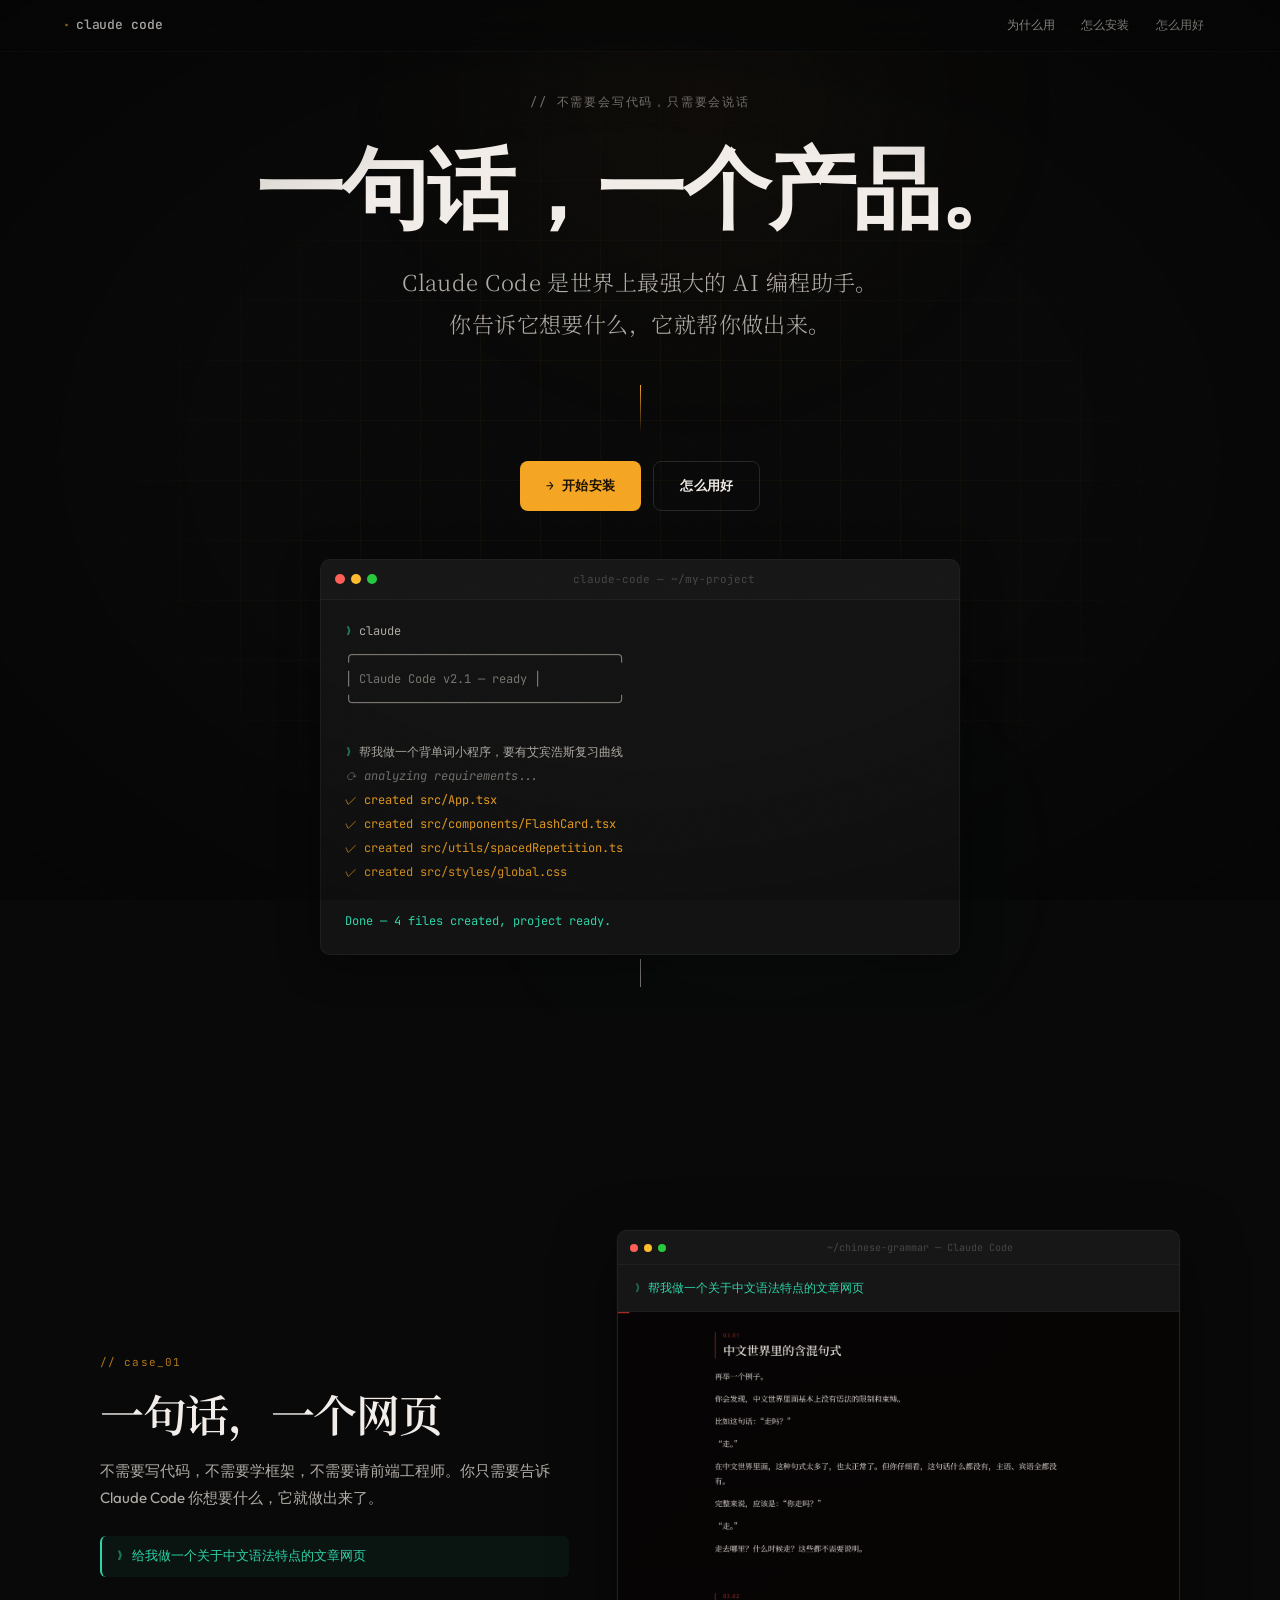
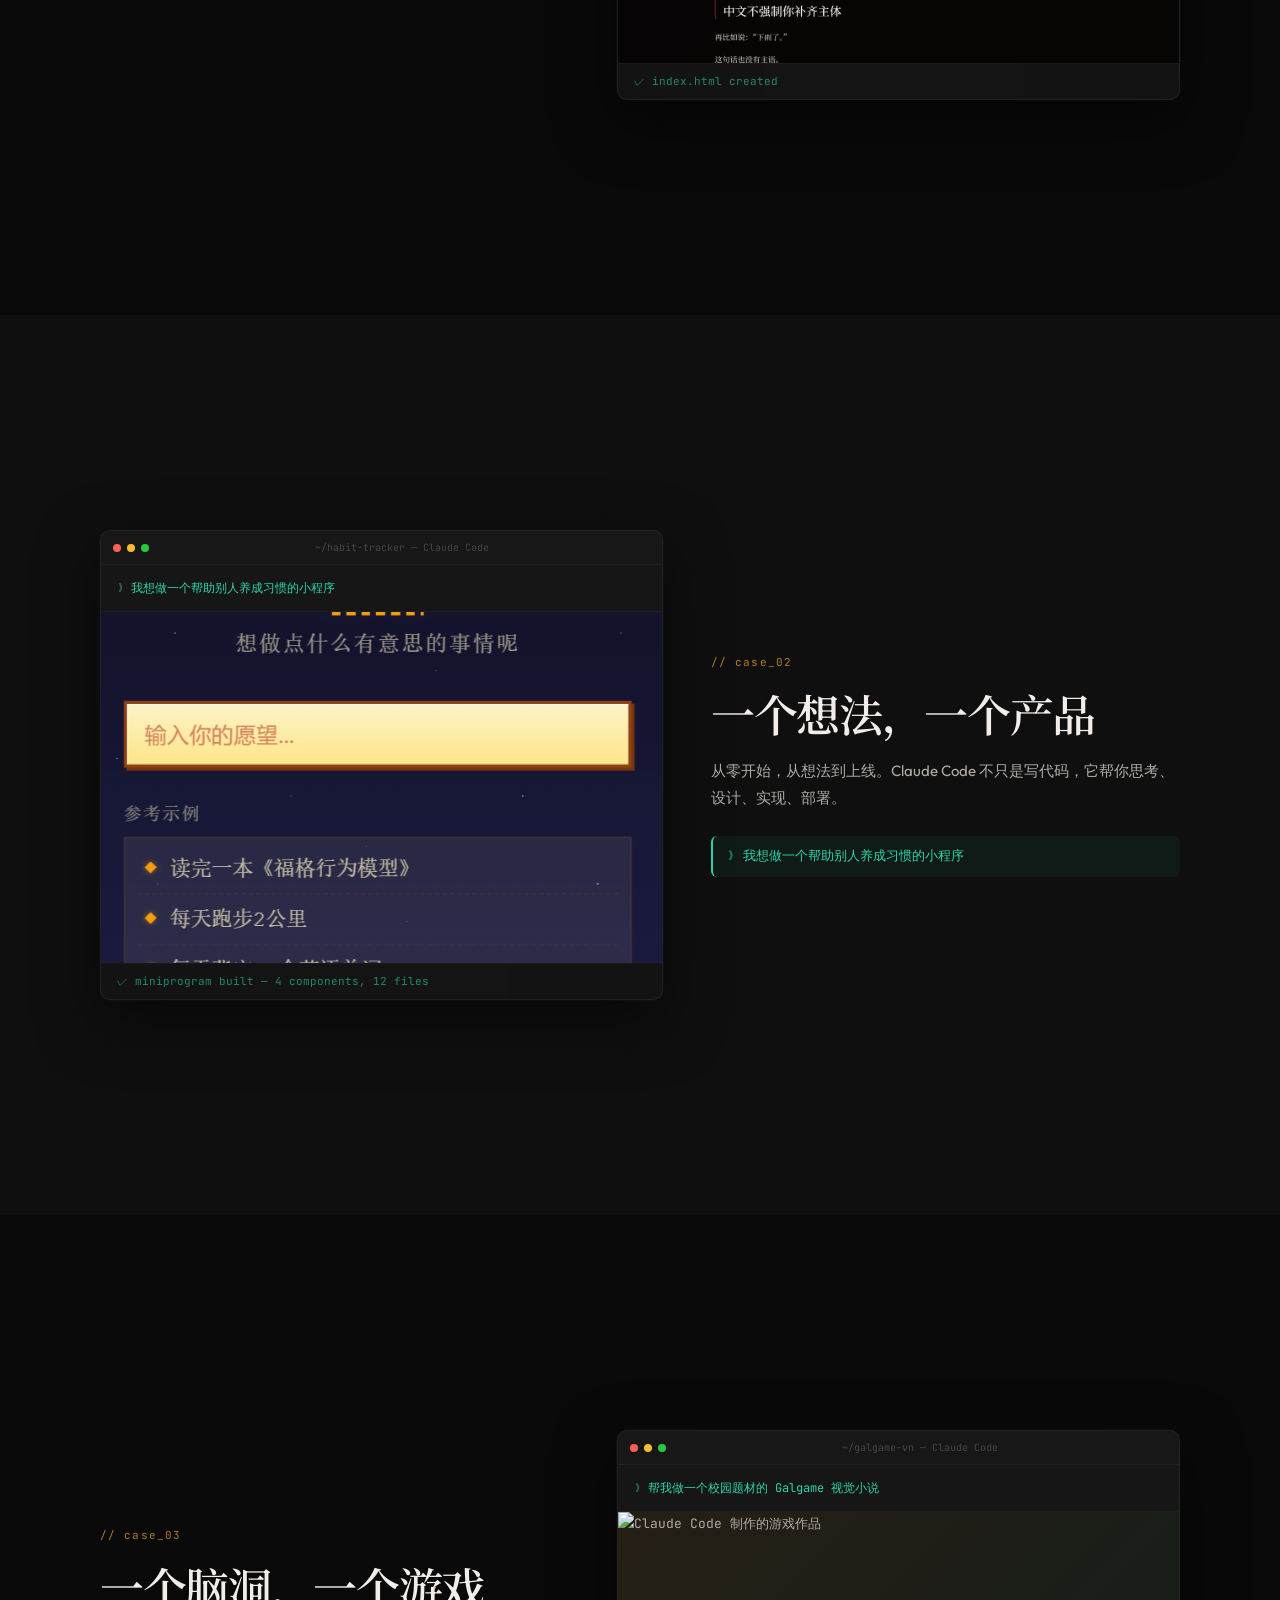
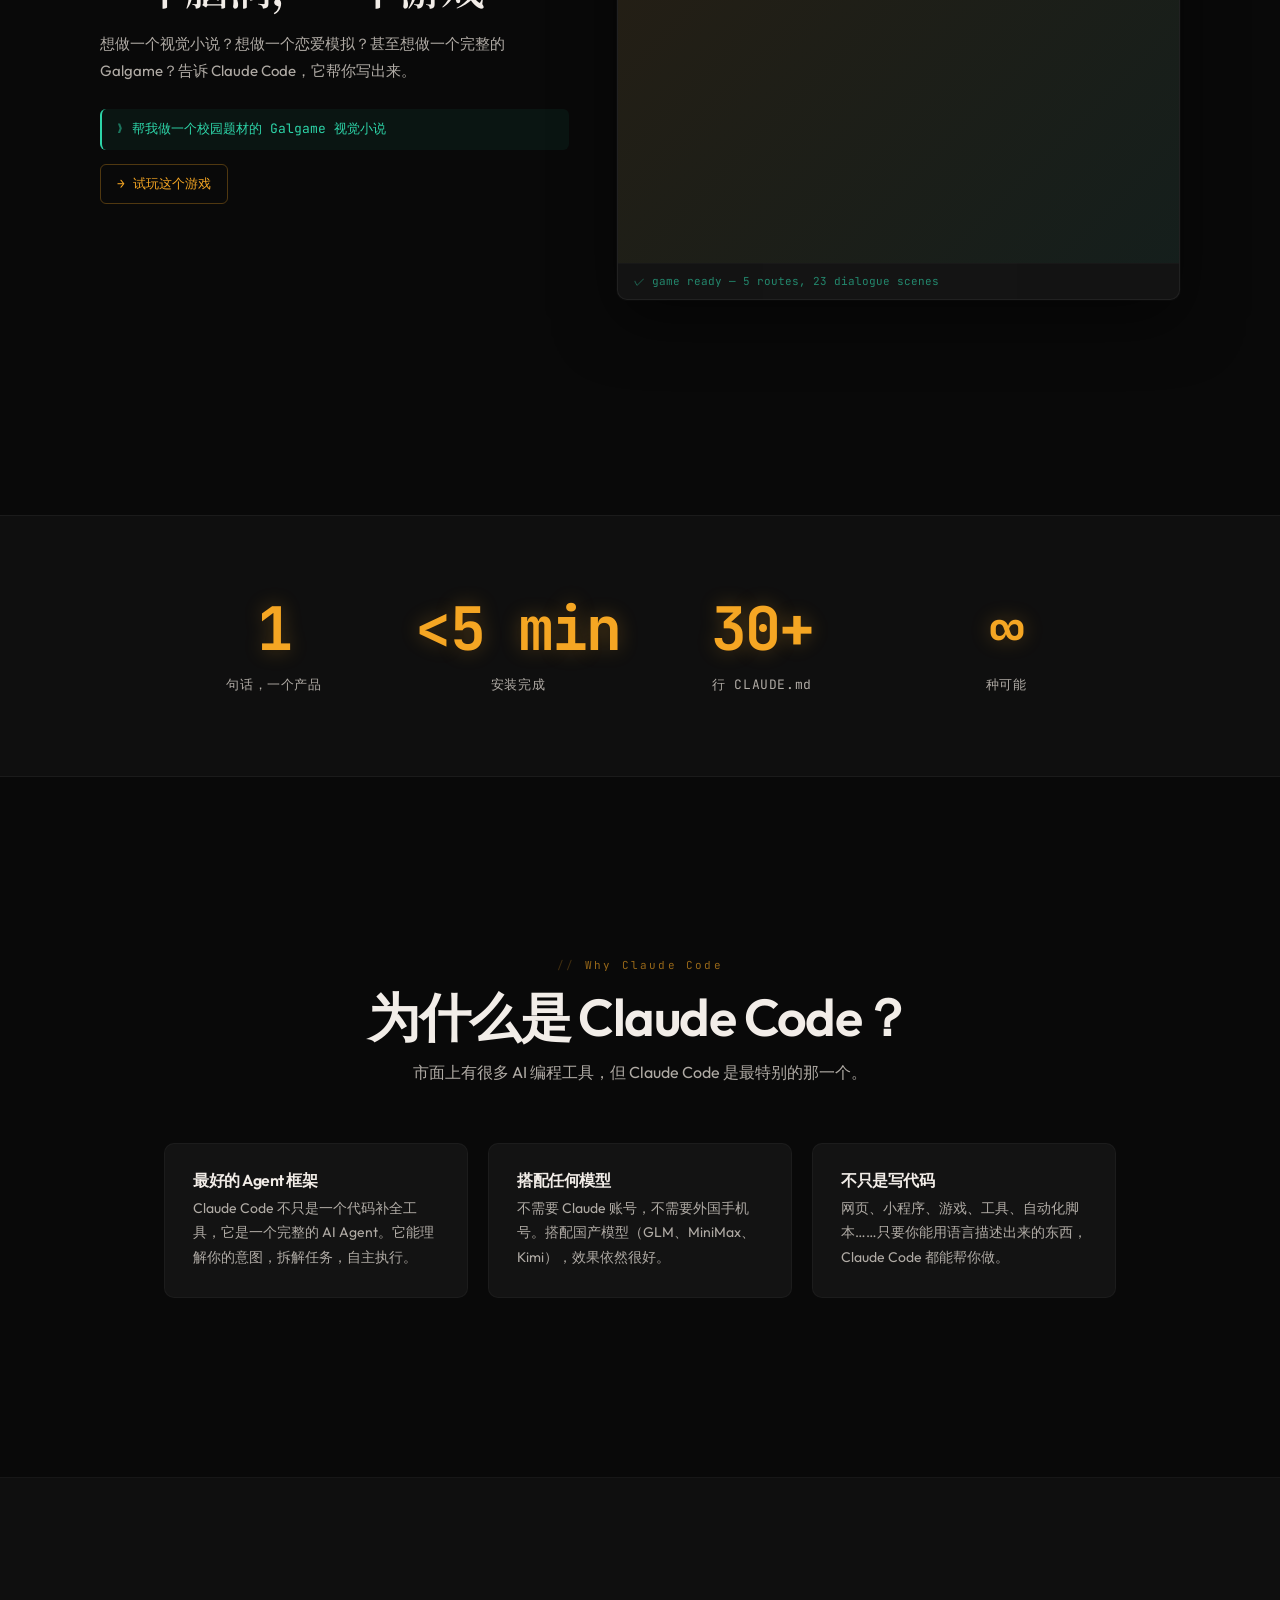
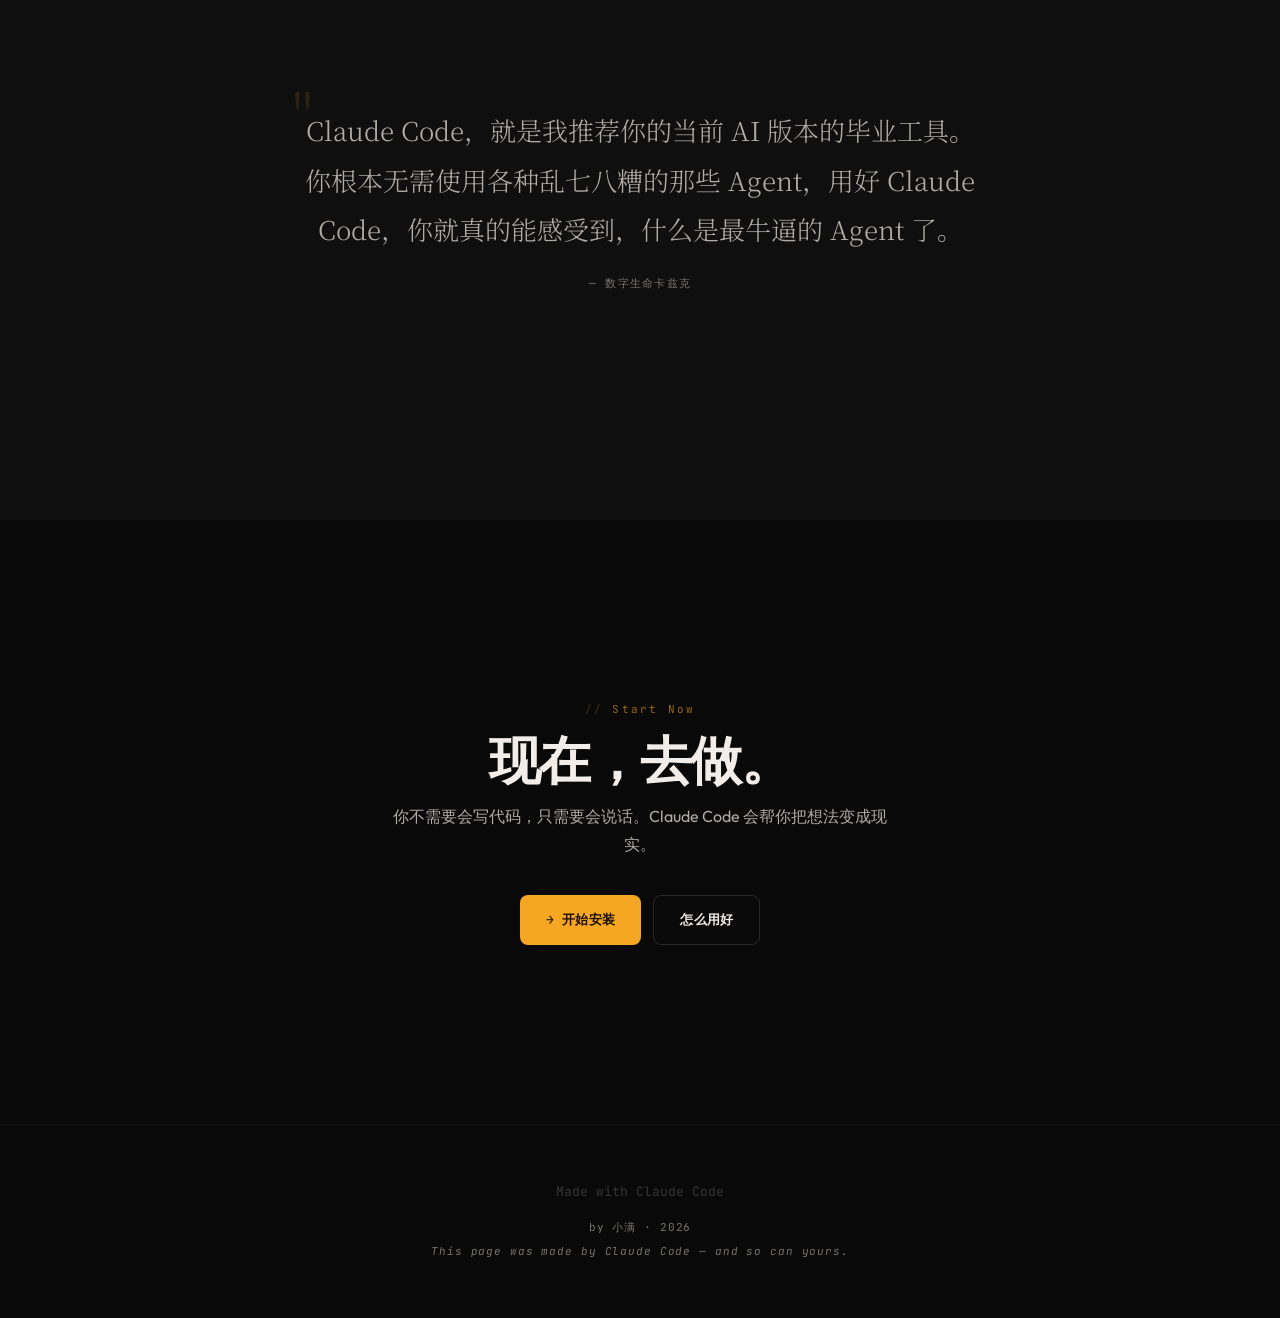
==== index.html @ 01673692 "feat: Claude Code 推广展示站 - index.html: 为什么要用（作品展示 + 统计数据） - install.html: 安装指南（Mac/Windows × 有魔法/无魔法）" ====
<!DOCTYPE html>
<html lang="zh-CN">
<head>
<meta charset="UTF-8">
<meta name="viewport" content="width=device-width, initial-scale=1.0">
<title>为什么要用 Claude Code</title>
<meta name="description" content="Claude Code 能做什么？用一句话做出网页、小程序、游戏。不需要会写代码，只需要会说话。">
<meta property="og:title" content="为什么要用 Claude Code">
<meta property="og:description" content="用一句话做出网页、小程序、游戏。不需要会写代码，只需要会说话。">
<meta property="og:type" content="website">
<link rel="icon" href="data:image/svg+xml,<svg xmlns='http://www.w3.org/2000/svg' viewBox='0 0 100 100'><text y='.9em' font-size='90'>▸</text></svg>">
<link rel="preconnect" href="https://fonts.googleapis.com">
<link rel="preconnect" href="https://fonts.gstatic.com" crossorigin>
<link href="https://fonts.googleapis.com/css2?family=JetBrains+Mono:wght@300;400;500;600;700&family=Noto+Serif+SC:wght@200;300;400;500;600;700&family=Outfit:wght@300;400;500;600;700&display=swap" rel="stylesheet">
<link rel="stylesheet" href="style.css">
</head>
<body>

<div class="progress" id="progress"></div>

<nav class="nav">
  <a href="index.html" class="nav-logo">claude code</a>
  <div class="nav-links">
    <a href="index.html" class="active">为什么用</a>
    <a href="install.html">怎么安装</a>
    <a href="usage.html">怎么用好</a>
  </div>
</nav>

<!-- ============ HERO ============ -->
<section class="hero">
  <div class="hero-bg"></div>
  <div class="hero-content">
    <p class="hero-eyebrow">// 不需要会写代码，只需要会说话</p>
    <h1><span class="decode" data-decode-hero data-decode-delay="1200" data-text="一句话，一个产品。">一句话，一个产品。</span></h1>
    <p class="hero-sub">
      Claude Code 是世界上最强大的 AI 编程助手。<br>
      你告诉它想要什么，它就帮你做出来。
    </p>
    <div class="hero-rule"></div>
    <div class="btn-group" style="opacity:0;animation:fadeUp 0.6s 1.2s var(--ease-out) forwards;">
      <a href="install.html" class="btn btn-primary">→ 开始安装</a>
      <a href="usage.html" class="btn btn-secondary">怎么用好</a>
    </div>

    <!-- Terminal Simulation -->
    <div class="hero-terminal">
      <div class="terminal">
        <div class="terminal-bar">
          <div class="terminal-dot r"></div>
          <div class="terminal-dot y"></div>
          <div class="terminal-dot g"></div>
          <span class="terminal-bar-title">claude-code — ~/my-project</span>
        </div>
        <div class="terminal-body" id="term-hero">
          <!-- Lines injected by JS -->
        </div>
      </div>
    </div>
  </div>
  <div class="scroll-hint">SCROLL</div>
</section>

<!-- ============ SHOWCASE ============ -->
<section class="showcase">

  <div class="showcase-item">
    <div class="showcase-inner reveal">
      <div class="showcase-text">
        <div class="showcase-tag">// case_01</div>
        <h2 class="showcase-title">一句话，一个网页</h2>
        <p class="showcase-desc">不需要写代码，不需要学框架，不需要请前端工程师。你只需要告诉 Claude Code 你想要什么，它就做出来了。</p>
        <div class="showcase-prompt">给我做一个关于中文语法特点的文章网页</div>
      </div>
      <div class="showcase-terminal-wrap">
        <div class="showcase-terminal">
          <div class="terminal-bar">
            <div class="terminal-dot r"></div>
            <div class="terminal-dot y"></div>
            <div class="terminal-dot g"></div>
            <span class="terminal-bar-title">~/chinese-grammar — Claude Code</span>
          </div>
          <div class="terminal-body">
            <div class="showcase-cmd">帮我做一个关于中文语法特点的文章网页</div>
            <div class="showcase-img">
              <img src="images/showcase/webpage.png" alt="Claude Code 制作的网页作品">
            </div>
          </div>
          <div class="terminal-status">✓ index.html created</div>
        </div>
      </div>
    </div>
  </div>

  <div class="showcase-item">
    <div class="showcase-inner reveal">
      <div class="showcase-text">
        <div class="showcase-tag">// case_02</div>
        <h2 class="showcase-title">一个想法，一个产品</h2>
        <p class="showcase-desc">从零开始，从想法到上线。Claude Code 不只是写代码，它帮你思考、设计、实现、部署。</p>
        <div class="showcase-prompt">我想做一个帮助别人养成习惯的小程序</div>
      </div>
      <div class="showcase-terminal-wrap">
        <div class="showcase-terminal">
          <div class="terminal-bar">
            <div class="terminal-dot r"></div>
            <div class="terminal-dot y"></div>
            <div class="terminal-dot g"></div>
            <span class="terminal-bar-title">~/habit-tracker — Claude Code</span>
          </div>
          <div class="terminal-body">
            <div class="showcase-cmd">我想做一个帮助别人养成习惯的小程序</div>
            <div class="showcase-img">
              <img src="images/showcase/miniprogram.png" alt="Claude Code 制作的小程序作品">
            </div>
          </div>
          <div class="terminal-status">✓ miniprogram built — 4 components, 12 files</div>
        </div>
      </div>
    </div>
  </div>

  <div class="showcase-item">
    <div class="showcase-inner reveal">
      <div class="showcase-text">
        <div class="showcase-tag">// case_03</div>
        <h2 class="showcase-title">一个脑洞，一个游戏</h2>
        <p class="showcase-desc">想做一个视觉小说？想做一个恋爱模拟？甚至想做一个完整的 Galgame？告诉 Claude Code，它帮你写出来。</p>
        <div class="showcase-prompt">帮我做一个校园题材的 Galgame 视觉小说</div>
        <a href="https://qianshaozhan-lamplighter-game-lite.netlify.app/" target="_blank" class="showcase-link">→ 试玩这个游戏</a>
      </div>
      <div class="showcase-terminal-wrap">
        <div class="showcase-terminal">
          <div class="terminal-bar">
            <div class="terminal-dot r"></div>
            <div class="terminal-dot y"></div>
            <div class="terminal-dot g"></div>
            <span class="terminal-bar-title">~/galgame-vn — Claude Code</span>
          </div>
          <div class="terminal-body">
            <div class="showcase-cmd">帮我做一个校园题材的 Galgame 视觉小说</div>
            <div class="showcase-img">
              <img src="images/showcase/game.png" alt="Claude Code 制作的游戏作品">
            </div>
          </div>
          <div class="terminal-status">✓ game ready — 5 routes, 23 dialogue scenes</div>
        </div>
      </div>
    </div>
  </div>

</section>

<!-- ============ STATS ============ -->
<section class="stats">
  <div class="container">
    <div class="stats-grid reveal">
      <div class="stat-item">
        <div class="stat-num" data-count="1">0</div>
        <div class="stat-label">句话，一个产品</div>
      </div>
      <div class="stat-item">
        <div class="stat-num" data-count="5" data-prefix="<" data-suffix=" min">0</div>
        <div class="stat-label">安装完成</div>
      </div>
      <div class="stat-item">
        <div class="stat-num" data-count="30" data-suffix="+">0</div>
        <div class="stat-label">行 CLAUDE.md</div>
      </div>
      <div class="stat-item">
        <div class="stat-num" data-static="∞">∞</div>
        <div class="stat-label">种可能</div>
      </div>
    </div>
  </div>
</section>

<!-- ============ WHY ============ -->
<section class="section">
  <div class="container">
    <div class="section-hd reveal">
      <div class="section-tag">Why Claude Code</div>
      <h2 class="section-title">为什么是 Claude Code？</h2>
      <p class="section-desc">市面上有很多 AI 编程工具，但 Claude Code 是最特别的那一个。</p>
    </div>
    <div class="grid-3 reveal">
      <div class="card">
        <h3>最好的 Agent 框架</h3>
        <p>Claude Code 不只是一个代码补全工具，它是一个完整的 AI Agent。它能理解你的意图，拆解任务，自主执行。</p>
      </div>
      <div class="card">
        <h3>搭配任何模型</h3>
        <p>不需要 Claude 账号，不需要外国手机号。搭配国产模型（GLM、MiniMax、Kimi），效果依然很好。</p>
      </div>
      <div class="card">
        <h3>不只是写代码</h3>
        <p>网页、小程序、游戏、工具、自动化脚本……只要你能用语言描述出来的东西，Claude Code 都能帮你做。</p>
      </div>
    </div>
  </div>
</section>

<!-- ============ QUOTE ============ -->
<section class="section" style="background:var(--bg-alt);">
  <div class="container">
    <div class="reveal">
      <div class="quote-block">
        <blockquote>Claude Code，就是我推荐你的当前 AI 版本的毕业工具。你根本无需使用各种乱七八糟的那些 Agent，用好 Claude Code，你就真的能感受到，什么是最牛逼的 Agent 了。</blockquote>
        <p class="quote-author">— 数字生命卡兹克</p>
      </div>
    </div>
  </div>
</section>

<!-- ============ CTA ============ -->
<section class="section">
  <div class="container">
    <div class="reveal" style="text-align:center;">
      <div class="section-tag">Start Now</div>
      <h2 class="section-title"><span class="decode" data-text="现在，去做。">现在，去做。</span></h2>
      <p class="section-desc" style="margin-bottom:36px;">你不需要会写代码，只需要会说话。Claude Code 会帮你把想法变成现实。</p>
      <div class="btn-group">
        <a href="install.html" class="btn btn-primary">→ 开始安装</a>
        <a href="usage.html" class="btn btn-secondary">怎么用好</a>
      </div>
    </div>
  </div>
</section>

<footer>
  <div class="footer-mark">Made with Claude Code</div>
  <p class="footer-line">by 小满 · 2026</p>
  <p class="footer-line en">This page was made by Claude Code — and so can yours.</p>
</footer>

<script src="shared.js"></script>
<script>
// Hero terminal simulation
(function(){
  const box = document.getElementById('term-hero');
  if (!box) return;

  const lines = [
    { type: 'prompt', text: 'claude' },
    { type: 'think', text: '' },
    { type: 'dim', text: '  ╭──────────────────────────────────────╮' },
    { type: 'dim', text: '  │  Claude Code v2.1 — ready            │' },
    { type: 'dim', text: '  ╰──────────────────────────────────────╯' },
    { type: 'blank' },
    { type: 'prompt', text: '帮我做一个背单词小程序，要有艾宾浩斯复习曲线' },
    { type: 'think', text: '' },
    { type: 'think', text: '  ⟳  analyzing requirements...' },
    { type: 'file', text: '  ✓  created src/App.tsx' },
    { type: 'file', text: '  ✓  created src/components/FlashCard.tsx' },
    { type: 'file', text: '  ✓  created src/utils/spacedRepetition.ts' },
    { type: 'file', text: '  ✓  created src/styles/global.css' },
    { type: 'blank' },
    { type: 'success', text: '  Done — 4 files created, project ready.' },
  ];

  let i = 0;
  function addLine() {
    if (i >= lines.length) return;
    const l = lines[i];
    const el = document.createElement('div');
    el.className = 't-line';

    if (l.type === 'blank') {
      el.innerHTML = '&nbsp;';
    } else if (l.type === 'prompt') {
      el.innerHTML = '<span class="t-prompt"></span>' + l.text;
    } else if (l.type === 'think') {
      el.innerHTML = '<span class="t-think">' + l.text + '</span>';
    } else if (l.type === 'file') {
      el.innerHTML = '<span class="t-file">' + l.text + '</span>';
    } else if (l.type === 'success') {
      el.innerHTML = '<span class="t-success">' + l.text + '</span>';
    } else {
      el.innerHTML = '<span class="t-dim">' + l.text + '</span>';
    }

    box.appendChild(el);
    requestAnimationFrame(() => {
      requestAnimationFrame(() => el.classList.add('show'));
    });

    i++;
    const delay = l.type === 'prompt' ? 1200
                : l.type === 'think' ? 800
                : l.type === 'blank' ? 100
                : l.type === 'success' ? 600
                : 180;
    setTimeout(addLine, delay);
  }

  setTimeout(addLine, 1800);
})();
</script>
</body>
</html>
---- style.css ----
/* ============================================================
   DESIGN SYSTEM v3 — Editorial Terminal
   A premium editorial experience built around the CLI identity.
   Warm amber accent. Cream typography. Noise + grid texture.
   ============================================================ */

:root {
  /* ---- Surface ---- */
  --bg:       #090909;
  --bg-alt:   #0F0F0F;
  --bg-card:  #131313;
  --bg-hover: #1A1A1A;
  --bg-input: #111111;

  /* ---- Ink ---- */
  --ink:      #F2EDE8;
  --ink-2:    #B0ABA5;
  --ink-3:    #787470;

  /* ---- Terminal palette ---- */
  --term-green:  #2DD4A8;
  --term-green-bg: rgba(45, 212, 168, 0.06);
  --term-green-glow: rgba(45, 212, 168, 0.25);
  --term-amber:  #F5A623;
  --term-amber-bg: rgba(245, 166, 35, 0.06);
  --term-amber-glow: rgba(245, 166, 35, 0.2);
  --term-red:    #EF4444;
  --term-blue:   #60A5FA;

  /* ---- Semantic ---- */
  --accent:   var(--term-amber);
  --accent-bg: var(--term-amber-bg);
  --accent-glow: var(--term-amber-glow);
  --success:  var(--term-green);
  --warning:  var(--term-amber);
  --error:    var(--term-red);

  /* ---- Type ---- */
  --ff-mono: 'JetBrains Mono', 'Fira Code', 'SF Mono', 'Cascadia Code', monospace;
  --ff-sans: 'Outfit', 'Inter', -apple-system, BlinkMacSystemFont, sans-serif;
  --ff-serif-cn: 'Noto Serif SC', 'Songti SC', 'STSong', serif;

  /* ---- Layout ---- */
  --nav-h: 52px;
  --gutter: clamp(20px, 5vw, 64px);
  --max-w: 1080px;
  --radius: 10px;

  /* ---- Easing ---- */
  --ease-out: cubic-bezier(0.16, 1, 0.3, 1);
  --ease-in-out: cubic-bezier(0.65, 0, 0.35, 1);
}

/* ============================================================
   RESET & BASE
   ============================================================ */
*, *::before, *::after { margin: 0; padding: 0; box-sizing: border-box; }
html { scroll-behavior: smooth; -webkit-text-size-adjust: 100%; }

body {
  background: var(--bg);
  color: var(--ink);
  font-family: var(--ff-sans);
  font-size: 16px;
  line-height: 1.7;
  overflow-x: hidden;
  -webkit-font-smoothing: antialiased;
  cursor: none;
}
body * { cursor: none !important; }

::selection { background: var(--accent); color: var(--bg); }

/* ============================================================
   TEXTURE — noise + grid + vignette
   ============================================================ */
body::before {
  content: '';
  position: fixed; inset: 0;
  background-image: url("data:image/svg+xml,%3Csvg width='200' height='200' xmlns='http://www.w3.org/2000/svg'%3E%3Cfilter id='n'%3E%3CfeTurbulence baseFrequency='0.75' numOctaves='4' stitchTiles='stitch'/%3E%3C/filter%3E%3Crect width='100%25' height='100%25' filter='url(%23n)' opacity='0.025'/%3E%3C/svg%3E");
  pointer-events: none;
  z-index: 10000;
}

/* Vignette */
body::after {
  content: '';
  position: fixed; inset: 0;
  background: radial-gradient(ellipse at center, transparent 50%, rgba(0,0,0,0.4) 100%);
  pointer-events: none;
  z-index: 9999;
}

/* ============================================================
   TYPOGRAPHY
   ============================================================ */
h1, h2, h3 {
  font-family: var(--ff-sans);
  font-weight: 600;
  line-height: 1.1;
  letter-spacing: -0.03em;
  color: var(--ink);
}
h1 { font-size: clamp(36px, 7.5vw, 88px); }
h2 { font-size: clamp(28px, 5vw, 52px); }
h3 { font-size: clamp(18px, 2.5vw, 22px); }

p { color: var(--ink-2); }

a { color: var(--accent); text-decoration: none; }

code:not(.code-block code) {
  font-family: var(--ff-mono);
  font-size: 0.88em;
  background: var(--term-green-bg);
  color: var(--term-green);
  padding: 2px 6px;
  border-radius: 4px;
}

/* ============================================================
   LAYOUT
   ============================================================ */
.container {
  max-width: var(--max-w);
  margin: 0 auto;
  padding: 0 var(--gutter);
}

.section {
  padding: clamp(80px, 14vw, 180px) 0;
  position: relative;
}

.section + .section { border-top: 1px solid rgba(255,255,255,0.03); }

/* ============================================================
   PROGRESS BAR
   ============================================================ */
.progress {
  position: fixed; top: 0; left: 0;
  height: 2px;
  background: var(--accent);
  z-index: 200;
  width: 0%;
  transition: width 0.08s linear;
  box-shadow: 0 0 10px var(--accent-glow), 0 0 30px var(--accent-glow);
}

/* ============================================================
   NAVIGATION
   ============================================================ */
.nav {
  position: fixed; top: 0; left: 0; right: 0;
  height: var(--nav-h);
  z-index: 100;
  display: flex;
  justify-content: space-between;
  align-items: center;
  padding: 0 var(--gutter);
  background: rgba(9, 9, 9, 0.8);
  backdrop-filter: blur(20px) saturate(1.2);
  -webkit-backdrop-filter: blur(20px) saturate(1.2);
  border-bottom: 1px solid rgba(255,255,255,0.03);
}

.nav-logo {
  font-family: var(--ff-mono);
  font-size: 13px;
  font-weight: 500;
  color: var(--ink);
  text-decoration: none;
  letter-spacing: -0.01em;
  display: flex;
  align-items: center;
  gap: 6px;
}
.nav-logo::before {
  content: '▸';
  color: var(--accent);
  font-size: 10px;
}

.nav-links { display: flex; gap: 2px; }

.nav-links a {
  font-family: var(--ff-mono);
  font-size: 12px;
  font-weight: 500;
  color: var(--ink-2);
  text-decoration: none;
  padding: 5px 12px;
  border-radius: 6px;
  transition: all 0.2s;
  letter-spacing: 0.01em;
}
.nav-links a:hover {
  color: var(--ink);
  background: rgba(255,255,255,0.04);
}
.nav-links a.active {
  color: var(--accent);
  background: var(--accent-bg);
}

/* ============================================================
   BUTTONS
   ============================================================ */
.btn {
  display: inline-flex;
  align-items: center;
  gap: 8px;
  padding: 13px 26px;
  font-family: var(--ff-mono);
  font-size: 13px;
  font-weight: 600;
  text-decoration: none;
  cursor: pointer;
  border: none;
  border-radius: 8px;
  transition: all 0.25s var(--ease-out);
  letter-spacing: 0.02em;
}

.btn-primary {
  background: var(--accent);
  color: #1A1000;
}
.btn-primary:hover {
  transform: translateY(-1px);
  box-shadow: 0 4px 24px var(--accent-glow), 0 0 50px rgba(245, 166, 35, 0.08);
}
.btn-primary:active { transform: translateY(0); }

.btn-secondary {
  background: transparent;
  color: var(--ink);
  border: 1px solid rgba(255,255,255,0.12);
}
.btn-secondary:hover {
  color: var(--ink);
  border-color: rgba(255,255,255,0.2);
  background: rgba(255,255,255,0.05);
}

.btn-group {
  display: flex;
  gap: 12px;
  justify-content: center;
  flex-wrap: wrap;
}

/* ============================================================
   TERMINAL WINDOW
   ============================================================ */
.terminal {
  background: var(--bg-card);
  border: 1px solid rgba(255,255,255,0.05);
  border-radius: var(--radius);
  overflow: hidden;
  box-shadow: 0 8px 40px rgba(0,0,0,0.4);
}

.terminal-bar {
  display: flex;
  align-items: center;
  gap: 6px;
  padding: 10px 14px;
  border-bottom: 1px solid rgba(255,255,255,0.04);
  background: rgba(255,255,255,0.015);
}
.terminal-dot {
  width: 10px; height: 10px;
  border-radius: 50%;
}
.terminal-dot.r { background: #FF5F56; }
.terminal-dot.y { background: #FFBD2E; }
.terminal-dot.g { background: #27C93F; }
.terminal-bar-title {
  flex: 1;
  text-align: center;
  font-family: var(--ff-mono);
  font-size: 11px;
  color: var(--ink-3);
  opacity: 0.5;
}

.terminal-body {
  padding: 20px 24px;
  font-family: var(--ff-mono);
  font-size: 13px;
  line-height: 1.85;
  color: var(--ink-2);
  overflow-x: auto;
  min-height: 120px;
}

.t-prompt { color: var(--term-green); user-select: none; }
.t-prompt::before { content: '❯ '; opacity: 0.5; }
.t-file { color: var(--term-amber); }
.t-success { color: var(--term-green); }
.t-dim { color: var(--ink-3); }
.t-think { color: var(--ink-3); font-style: italic; }

/* ============================================================
   HERO
   ============================================================ */
.hero {
  min-height: 100vh;
  display: flex;
  flex-direction: column;
  justify-content: center;
  align-items: center;
  position: relative;
  padding: calc(var(--nav-h) + 40px) var(--gutter) 60px;
  overflow: hidden;
}

.hero-bg {
  position: absolute; inset: 0;
}
.hero-bg::before {
  content: '';
  position: absolute;
  top: -20%; left: 30%;
  width: 50%; height: 60%;
  background: radial-gradient(ellipse, rgba(245, 166, 35, 0.04) 0%, transparent 70%);
  filter: blur(80px);
  animation: drift 25s ease-in-out infinite;
}
.hero-bg::after {
  content: '';
  position: absolute;
  bottom: -10%; right: 20%;
  width: 40%; height: 50%;
  background: radial-gradient(ellipse, rgba(45, 212, 168, 0.03) 0%, transparent 70%);
  filter: blur(80px);
  animation: drift 30s ease-in-out infinite reverse;
}
@keyframes drift {
  0%, 100% { transform: translate(0, 0); }
  50% { transform: translate(30px, -20px); }
}

.hero-content {
  position: relative; z-index: 1;
  text-align: center;
  max-width: 800px;
  width: 100%;
}

.hero-eyebrow {
  font-family: var(--ff-mono);
  font-size: 12px;
  color: var(--ink-3);
  margin-bottom: 28px;
  letter-spacing: 0.15em;
  opacity: 0;
  animation: fadeUp 0.6s 0.2s var(--ease-out) forwards;
}

.hero h1 {
  margin-bottom: 24px;
  opacity: 0;
  animation: fadeUp 0.8s 0.4s var(--ease-out) forwards;
}

.hero-sub {
  font-family: var(--ff-serif-cn);
  font-weight: 300;
  font-size: clamp(16px, 2.2vw, 22px);
  color: var(--ink-2);
  line-height: 1.9;
  letter-spacing: 0.02em;
  margin-bottom: 40px;
  opacity: 0;
  animation: fadeUp 0.8s 0.6s var(--ease-out) forwards;
}

.hero-rule {
  width: 1px; height: 48px;
  background: linear-gradient(180deg, var(--accent), transparent);
  margin: 0 auto 28px;
  opacity: 0;
  animation: fadeIn 0.8s 0.8s ease forwards;
}

.hero-cursor {
  display: inline-block;
  width: 2px; height: 0.9em;
  background: var(--accent);
  margin-left: 3px;
  vertical-align: text-bottom;
  animation: blink 1s step-end infinite;
}
@keyframes blink { 0%,100% { opacity: 1; } 50% { opacity: 0; } }

.scroll-hint {
  position: absolute;
  bottom: 28px; left: 50%;
  transform: translateX(-50%);
  font-family: var(--ff-mono);
  font-size: 10px;
  color: var(--ink-3);
  letter-spacing: 0.2em;
  opacity: 0;
  animation: fadeIn 1s 2.5s ease forwards;
}
.scroll-hint::after {
  content: '';
  display: block;
  width: 1px; height: 28px;
  background: var(--ink-3);
  margin: 8px auto 0;
  animation: scrollPulse 2s ease-in-out infinite;
}
@keyframes scrollPulse {
  0%,100% { transform: scaleY(0.3); opacity: 0.2; }
  50% { transform: scaleY(1); opacity: 0.6; }
}

@keyframes fadeUp {
  from { opacity: 0; transform: translateY(16px); }
  to   { opacity: 1; transform: translateY(0); }
}
@keyframes fadeIn { to { opacity: 1; } }

/* ============================================================
   SHOWCASE
   ============================================================ */
.showcase-item {
  min-height: 100vh;
  display: flex;
  align-items: center;
  justify-content: center;
  padding: 80px var(--gutter);
  position: relative;
}
.showcase-item:nth-child(even) { background: var(--bg-alt); }

.showcase-inner {
  max-width: var(--max-w);
  width: 100%;
  display: grid;
  grid-template-columns: 1fr 1.2fr;
  gap: 48px;
  align-items: center;
  opacity: 0;
  transform: translateY(40px);
  transition: opacity 0.8s var(--ease-out), transform 0.8s var(--ease-out);
}
.showcase-item:nth-child(even) .showcase-inner {
  grid-template-columns: 1.2fr 1fr;
}
.showcase-item:nth-child(even) .showcase-terminal-wrap { order: -1; }

.showcase-inner.in { opacity: 1; transform: translateY(0); }

.showcase-text { padding: 12px 0; }

.showcase-tag {
  font-family: var(--ff-mono);
  font-size: 11px;
  color: var(--accent);
  letter-spacing: 0.1em;
  margin-bottom: 14px;
  opacity: 0.7;
}

.showcase-title {
  font-family: var(--ff-serif-cn);
  font-size: clamp(26px, 4vw, 44px);
  font-weight: 600;
  line-height: 1.25;
  margin-bottom: 16px;
}

.showcase-desc {
  font-size: 15px;
  color: var(--ink-2);
  line-height: 1.85;
  margin-bottom: 24px;
}

.showcase-prompt {
  font-family: var(--ff-mono);
  font-size: 13px;
  color: var(--term-green);
  padding: 10px 14px;
  background: var(--term-green-bg);
  border-radius: 6px;
  border-left: 2px solid var(--term-green);
  line-height: 1.6;
}
.showcase-prompt::before { content: '❯ '; opacity: 0.5; }

.showcase-link {
  display: inline-block;
  margin-top: 14px;
  font-family: var(--ff-mono);
  font-size: 13px;
  color: var(--term-amber);
  border: 1px solid rgba(245,166,35,0.3);
  padding: 8px 16px;
  border-radius: 6px;
  transition: all 0.2s;
  text-decoration: none;
}
.showcase-link:hover {
  background: rgba(245,166,35,0.08);
  border-color: var(--term-amber);
}

/* ---- Showcase Terminal Frame ---- */
.showcase-terminal-wrap {
  perspective: 1000px;
}

.showcase-terminal {
  background: var(--bg-card);
  border: 1px solid rgba(255,255,255,0.06);
  border-radius: 10px;
  overflow: hidden;
  box-shadow: 0 20px 60px rgba(0,0,0,0.5), 0 0 0 1px rgba(255,255,255,0.02);
  transition: transform 0.5s var(--ease-out), box-shadow 0.5s var(--ease-out);
}
.showcase-terminal:hover {
  transform: translateY(-6px) rotateX(1deg);
  box-shadow: 0 30px 80px rgba(0,0,0,0.6), 0 0 40px var(--accent-glow);
}

.showcase-terminal .terminal-bar {
  padding: 8px 12px;
}
.showcase-terminal .terminal-dot { width: 8px; height: 8px; }
.showcase-terminal .terminal-bar-title { font-size: 10px; }

.showcase-terminal .terminal-body {
  padding: 0;
  min-height: auto;
}

.showcase-cmd {
  padding: 12px 16px;
  font-family: var(--ff-mono);
  font-size: 12px;
  color: var(--term-green);
  border-bottom: 1px solid rgba(255,255,255,0.03);
  background: rgba(255,255,255,0.01);
}
.showcase-cmd::before { content: '❯ '; opacity: 0.4; }

.showcase-img {
  aspect-ratio: 16 / 10;
  overflow: hidden;
  position: relative;
}
.showcase-img img {
  width: 100%; height: 100%;
  object-fit: cover;
  transition: transform 1.2s var(--ease-out);
  display: block;
}
.showcase-terminal:hover .showcase-img img { transform: scale(1.04); }

.showcase-terminal .terminal-status {
  padding: 8px 16px;
  font-family: var(--ff-mono);
  font-size: 11px;
  color: var(--term-green);
  opacity: 0.6;
  border-top: 1px solid rgba(255,255,255,0.03);
  background: rgba(255,255,255,0.01);
}

/* ============================================================
   SECTION HEADERS
   ============================================================ */
.section-hd {
  text-align: center;
  margin-bottom: 56px;
}

.section-tag {
  font-family: var(--ff-mono);
  font-size: 11px;
  letter-spacing: 0.2em;
  color: var(--accent);
  opacity: 0.6;
  margin-bottom: 14px;
}
.section-tag::before { content: '// '; opacity: 0.4; }

.section-title { margin-bottom: 12px; }

.section-desc {
  font-size: 16px;
  color: var(--ink-2);
  max-width: 520px;
  margin: 0 auto;
  line-height: 1.8;
}

/* ============================================================
   UTILITY CLASSES
   ============================================================ */
.prose {
  color: var(--ink-2);
  font-size: 15px;
  line-height: 2;
}
.prose p { margin-bottom: 18px; }

.hint-text {
  color: var(--ink-2);
  font-size: 12px;
  font-family: var(--ff-mono);
  margin-top: 6px;
  opacity: 0.7;
}

.pull-quote {
  font-family: var(--ff-serif-cn);
  font-size: clamp(17px, 2.5vw, 22px);
  font-weight: 300;
  color: var(--ink);
  line-height: 1.9;
  padding-left: 18px;
  border-left: 2px solid var(--accent);
  margin-top: 28px;
}

/* ============================================================
   CARDS
   ============================================================ */
.card {
  background: var(--bg-card);
  border: 1px solid rgba(255,255,255,0.04);
  border-radius: var(--radius);
  padding: 28px;
  transition: border-color 0.3s, background 0.3s, transform 0.3s var(--ease-out);
}
.card:hover {
  border-color: rgba(245, 166, 35, 0.12);
  background: var(--bg-hover);
  transform: translateY(-2px);
}
.card h3 { font-size: 16px; margin-bottom: 6px; }
.card p  { font-size: 14px; line-height: 1.75; }

/* ============================================================
   STEPS (with timeline)
   ============================================================ */
.steps { position: relative; padding-left: 0; }

.step {
  display: grid;
  grid-template-columns: 44px 1fr;
  gap: 18px;
  padding: 28px 0;
  position: relative;
}
.step + .step { border-top: 1px solid rgba(255,255,255,0.03); }

.step-num {
  width: 44px; height: 44px;
  border: 1.5px solid var(--accent);
  border-radius: 50%;
  display: flex;
  align-items: center;
  justify-content: center;
  font-family: var(--ff-mono);
  font-size: 14px;
  font-weight: 600;
  color: var(--accent);
  background: var(--bg);
  position: relative;
  z-index: 1;
  flex-shrink: 0;
}
.step:hover .step-num {
  box-shadow: 0 0 16px var(--accent-glow);
}

.step-body h3 { margin-bottom: 6px; }
.step-body p  { font-size: 14px; color: var(--ink-2); margin-bottom: 10px; }
.step-body p:last-child { margin-bottom: 0; }

/* ============================================================
   TABS
   ============================================================ */
.tabs {
  display: flex;
  gap: 2px;
  background: var(--bg-card);
  padding: 3px;
  border-radius: 8px;
  margin-bottom: 28px;
  border: 1px solid rgba(255,255,255,0.04);
}
.tab {
  flex: 1;
  padding: 9px 20px;
  background: transparent;
  border: none;
  border-radius: 6px;
  font-family: var(--ff-mono);
  font-size: 12px;
  font-weight: 500;
  color: var(--ink-3);
  cursor: pointer;
  transition: all 0.2s;
}
.tab:hover { color: var(--ink-2); }
.tab.active {
  background: var(--bg-hover);
  color: var(--accent);
}

.tab-content { display: none; }
.tab-content.active { display: block; }

/* ============================================================
   CALLOUT
   ============================================================ */
.callout {
  background: var(--term-green-bg);
  border: 1px solid rgba(45, 212, 168, 0.1);
  border-radius: 8px;
  padding: 18px 20px;
  margin: 18px 0;
}
.callout-label {
  font-family: var(--ff-mono);
  font-size: 12px;
  font-weight: 600;
  color: var(--term-green);
  margin-bottom: 4px;
  display: flex; align-items: center; gap: 5px;
}
.callout-label::before { content: '↳'; opacity: 0.4; }
.callout p { font-size: 14px; color: var(--ink-2); line-height: 1.7; }

.callout-warn {
  background: var(--term-amber-bg);
  border-color: rgba(245, 166, 35, 0.1);
}
.callout-warn .callout-label { color: var(--term-amber); }

/* ============================================================
   CODE BLOCKS
   ============================================================ */
.code-block {
  background: var(--bg-input);
  border: 1px solid rgba(255,255,255,0.04);
  border-radius: 8px;
  padding: 16px 20px;
  font-family: var(--ff-mono);
  font-size: 13px;
  line-height: 1.75;
  color: var(--ink-2);
  overflow-x: auto;
  position: relative;
}
.code-block code { color: var(--ink); }

.copy-btn {
  position: absolute;
  top: 8px; right: 8px;
  padding: 4px 10px;
  background: rgba(255,255,255,0.03);
  border: 1px solid rgba(255,255,255,0.06);
  border-radius: 5px;
  font-family: var(--ff-mono);
  font-size: 10px;
  color: var(--ink-3);
  cursor: pointer;
  transition: all 0.2s;
}
.copy-btn:hover {
  background: rgba(255,255,255,0.06);
  color: var(--ink-2);
}

/* ============================================================
   QUOTE
   ============================================================ */
.quote-block {
  text-align: center;
  max-width: 680px;
  margin: 0 auto;
  padding: 48px 0;
}
.quote-block blockquote {
  font-family: var(--ff-serif-cn);
  font-size: clamp(17px, 2.5vw, 26px);
  font-weight: 300;
  color: var(--ink-2);
  line-height: 1.9;
  margin-bottom: 20px;
  position: relative;
}
.quote-block blockquote::before {
  content: '"';
  position: absolute;
  top: -16px; left: -8px;
  font-size: 56px;
  color: var(--accent);
  opacity: 0.12;
  font-family: var(--ff-serif-cn);
  line-height: 1;
}
.quote-author {
  font-family: var(--ff-mono);
  font-size: 11px;
  color: var(--ink-3);
  letter-spacing: 0.12em;
}

/* ============================================================
   LAYER CARDS (usage.html)
   ============================================================ */
.layer-card {
  background: var(--bg-card);
  border: 1px solid rgba(255,255,255,0.04);
  border-radius: var(--radius);
  padding: 24px;
  position: relative;
  overflow: hidden;
  transition: border-color 0.3s, transform 0.3s var(--ease-out);
}
.layer-card::before {
  content: '';
  position: absolute;
  top: 0; left: 0; right: 0;
  height: 2px;
  background: var(--accent);
  opacity: 0.3;
}
.layer-card:hover {
  border-color: rgba(245, 166, 35, 0.12);
  transform: translateY(-2px);
}
.layer-num {
  font-family: var(--ff-mono);
  font-size: 10px;
  letter-spacing: 0.12em;
  color: var(--accent);
  opacity: 0.6;
  margin-bottom: 10px;
}
.layer-card h3 { font-size: 16px; margin-bottom: 8px; }
.layer-card p  { font-size: 13px; color: var(--ink-2); line-height: 1.8; }

/* ============================================================
   PYRAMID (usage.html — four-layer structure)
   Each layer is a trapezoid via clip-path on ::before.
   Number + name centered inside. Gaps between layers.
   ============================================================ */
.pyramid-wrap {
  display: flex;
  align-items: center;
  justify-content: center;
  gap: 64px;
  max-width: 960px;
  margin: 0 auto;
}

/* ---- Left: pyramid ---- */
.pyramid {
  flex-shrink: 0;
  width: 480px;
  display: flex;
  flex-direction: column;
  gap: 5px;
}

.pyramid-layer {
  cursor: pointer;
  position: relative;
}

/* Bar container — transparent, just holds the centered text */
.pyramid-bar {
  width: 100%;
  height: 76px;
  display: flex;
  align-items: center;
  justify-content: center;
  gap: 14px;
  position: relative;
  overflow: visible;
}

/* Trapezoid background — clipped pseudo-element */
.pyramid-bar::before {
  content: '';
  position: absolute;
  inset: 0;
  transition: background 0.3s, border-color 0.3s, filter 0.3s;
  z-index: -1;
}

/* Layer 1 — top, narrowest */
.pyramid-layer:nth-child(1) .pyramid-bar::before {
  background: rgba(245,166,35,0.12);
  border: 1px solid rgba(245,166,35,0.15);
  clip-path: polygon(30% 0%, 70% 0%, 78% 100%, 22% 100%);
}
/* Layer 2 */
.pyramid-layer:nth-child(2) .pyramid-bar::before {
  background: rgba(245,166,35,0.09);
  border: 1px solid rgba(245,166,35,0.12);
  clip-path: polygon(22% 0%, 78% 0%, 86% 100%, 14% 100%);
}
/* Layer 3 */
.pyramid-layer:nth-child(3) .pyramid-bar::before {
  background: rgba(245,166,35,0.06);
  border: 1px solid rgba(245,166,35,0.09);
  clip-path: polygon(14% 0%, 86% 0%, 94% 100%, 6% 100%);
}
/* Layer 4 — bottom, widest */
.pyramid-layer:nth-child(4) .pyramid-bar::before {
  background: rgba(245,166,35,0.04);
  border: 1px solid rgba(245,166,35,0.07);
  clip-path: polygon(6% 0%, 94% 0%, 100% 100%, 0% 100%);
}

/* Hover / active — brighten */
.pyramid-layer:hover .pyramid-bar::before,
.pyramid-layer.active .pyramid-bar::before {
  background: rgba(245,166,35,0.18);
  border-color: rgba(245,166,35,0.3);
  filter: brightness(1.15);
}

/* Number inside trapezoid */
.pyramid-num {
  font-family: var(--ff-mono);
  font-size: 18px;
  font-weight: 700;
  color: var(--accent);
  opacity: 0.7;
  transition: opacity 0.3s;
  min-width: 28px;
  text-align: center;
}
.pyramid-layer:hover .pyramid-num,
.pyramid-layer.active .pyramid-num {
  opacity: 1;
}

/* Name inside trapezoid */
.pyramid-name {
  font-family: var(--ff-sans);
  font-size: 15px;
  font-weight: 600;
  color: var(--ink);
  white-space: nowrap;
  opacity: 0.85;
  transition: opacity 0.3s;
}
.pyramid-layer:hover .pyramid-name,
.pyramid-layer.active .pyramid-name {
  opacity: 1;
}

/* ---- Right: description panel ---- */
.pyramid-desc {
  flex: 1;
  min-width: 0;
  max-width: 360px;
}

.pyramid-desc-inner {
  position: relative;
  min-height: 160px;
}

.pyramid-hint {
  display: flex;
  align-items: center;
  gap: 10px;
  color: var(--ink-3);
  font-size: 14px;
  font-family: var(--ff-mono);
}

.pyramid-hint-icon {
  color: var(--accent);
  font-size: 12px;
  animation: blink 1.2s step-end infinite;
}

.pyramid-detail {
  display: none;
}

.pyramid-detail-tag {
  font-family: var(--ff-mono);
  font-size: 10px;
  letter-spacing: 0.12em;
  color: var(--accent);
  margin-bottom: 10px;
}

.pyramid-detail-title {
  font-size: 18px;
  font-weight: 600;
  color: var(--ink);
  margin-bottom: 12px;
  line-height: 1.3;
}

/* ---- Right: description panel ---- */
.pyramid-desc {
  flex: 1;
  min-width: 0;
  max-width: 360px;
}

.pyramid-desc-inner {
  position: relative;
  min-height: 140px;
}

.pyramid-hint {
  display: flex;
  align-items: center;
  gap: 10px;
  color: var(--ink-3);
  font-size: 14px;
  font-family: var(--ff-mono);
}

.pyramid-hint-icon {
  color: var(--accent);
  font-size: 12px;
  animation: blink 1.2s step-end infinite;
}

.pyramid-detail {
  display: none;
}

.pyramid-detail-tag {
  font-family: var(--ff-mono);
  font-size: 10px;
  letter-spacing: 0.12em;
  color: var(--accent);
  margin-bottom: 10px;
}

.pyramid-detail-title {
  font-size: 18px;
  font-weight: 600;
  color: var(--ink);
  margin-bottom: 12px;
  line-height: 1.3;
}

.pyramid-detail-text {
  font-size: 14px;
  color: var(--ink-2);
  line-height: 1.9;
}

.pyramid-detail-text code {
  font-family: var(--ff-mono);
  font-size: 12px;
  background: rgba(45,212,168,0.08);
  color: var(--term-green);
  padding: 2px 7px;
  border-radius: 4px;
}

.pyramid-detail-solve {
  font-size: 13px;
  color: var(--ink-3);
  line-height: 1.8;
  margin-top: 12px;
  padding-top: 12px;
  border-top: 1px solid rgba(255,255,255,0.06);
}

/* ============================================================
   DECODE TEXT
   ============================================================ */
.decode {
  visibility: hidden;
}
.decode.decode-active {
  visibility: visible;
}
.decode.decode-active span {
  display: inline-block;
  transition: none;
}

/* ============================================================
   CONTENT IMAGE
   ============================================================ */
.content-img {
  width: 100%;
  border-radius: 8px;
  border: 1px solid rgba(255,255,255,0.04);
  margin: 14px 0;
}

/* ============================================================
   SCROLL REVEAL
   ============================================================ */
.reveal {
  opacity: 0;
  transform: translateY(24px);
  transition: opacity 0.7s var(--ease-out), transform 0.7s var(--ease-out);
}
.reveal.in { opacity: 1; transform: translateY(0); }

/* ============================================================
   FOOTER
   ============================================================ */
footer {
  padding: 56px var(--gutter);
  text-align: center;
  border-top: 1px solid rgba(255,255,255,0.03);
}
.footer-mark {
  font-family: var(--ff-mono);
  font-size: 13px;
  color: var(--ink-3);
  margin-bottom: 12px;
  opacity: 0.4;
}
.footer-line {
  font-family: var(--ff-mono);
  font-size: 11px;
  color: var(--ink-3);
  letter-spacing: 0.08em;
  line-height: 2;
}
.footer-line.en { font-style: italic; margin-top: 2px; }

/* ============================================================
   GRIDS
   ============================================================ */
.grid-2 { display: grid; grid-template-columns: repeat(2,1fr); gap: 20px; }
.grid-3 { display: grid; grid-template-columns: repeat(3,1fr); gap: 20px; }

/* ============================================================
   HERO TERMINAL SIMULATION
   ============================================================ */
.hero-terminal {
  max-width: 640px;
  margin: 48px auto 0;
  text-align: left;
  opacity: 0;
  animation: fadeUp 0.8s 1s var(--ease-out) forwards;
}
.hero-terminal .terminal-body {
  min-height: 160px;
  font-size: 12px;
}
.hero-terminal .t-line {
  opacity: 0;
  transform: translateY(4px);
  transition: opacity 0.3s, transform 0.3s;
  margin-bottom: 2px;
}
.hero-terminal .t-line.show {
  opacity: 1;
  transform: translateY(0);
}

/* ============================================================
   HERO GRID BACKGROUND
   ============================================================ */
.hero::before {
  content: '';
  position: absolute; inset: 0;
  background-image:
    linear-gradient(rgba(245,166,35,0.04) 1px, transparent 1px),
    linear-gradient(90deg, rgba(245,166,35,0.04) 1px, transparent 1px);
  background-size: 60px 60px;
  mask-image: radial-gradient(ellipse at center, black 30%, transparent 70%);
  -webkit-mask-image: radial-gradient(ellipse at center, black 30%, transparent 70%);
  z-index: 0;
}

/* ============================================================
   STATS COUNTER
   ============================================================ */
.stats {
  padding: 64px 0;
  border-top: 1px solid rgba(255,255,255,0.05);
  border-bottom: 1px solid rgba(255,255,255,0.05);
  background: var(--bg-alt);
}
.stats-grid {
  display: grid;
  grid-template-columns: repeat(4, 1fr);
  gap: 24px;
  text-align: center;
  align-items: start;
}
.stat-item {
  padding: 16px 0;
  display: flex;
  flex-direction: column;
  align-items: center;
}
.stat-num {
  font-family: var(--ff-mono);
  font-size: clamp(36px, 5vw, 60px);
  font-weight: 700;
  color: var(--accent);
  line-height: 1;
  margin-bottom: 12px;
  letter-spacing: -0.03em;
  text-shadow: 0 0 20px rgba(245,166,35,0.3);
  min-height: 1.1em;
  display: flex;
  align-items: center;
  justify-content: center;
}
.stat-label {
  font-family: var(--ff-mono);
  font-size: 13px;
  color: var(--ink-2);
  letter-spacing: 0.05em;
}

/* ============================================================
   SHOWCASE IMAGE FALLBACK
   ============================================================ */
.showcase-img {
  background:
    linear-gradient(135deg, rgba(245, 166, 35, 0.08) 0%, rgba(45, 212, 168, 0.06) 100%);
}
.showcase-img img {
  width: 100%; height: 100%;
  object-fit: cover;
  display: block;
  transition: transform 1.2s var(--ease-out);
}
.showcase-img img[src=""] { display: none; }

/* ============================================================
   BUTTON RIPPLE
   ============================================================ */
.btn {
  position: relative;
  overflow: hidden;
}
.btn .ripple {
  position: absolute;
  border-radius: 50%;
  background: rgba(255,255,255,0.2);
  transform: scale(0);
  animation: ripple-anim 0.6s ease-out;
  pointer-events: none;
}
@keyframes ripple-anim {
  to { transform: scale(4); opacity: 0; }
}

/* ============================================================
   PLAY FRAME (聊 / 玩)
   ============================================================ */
.play-frame {
  position: relative;
  padding: 56px 48px;
}

.play-char {
  font-family: var(--ff-serif-cn);
  font-weight: 700;
  font-size: clamp(72px, 11vw, 110px);
  color: var(--accent);
  line-height: 1;
  user-select: none;
  flex-shrink: 0;
}

.play-text {
  font-family: var(--ff-serif-cn);
  font-size: clamp(16px, 2.5vw, 20px);
  font-weight: 300;
  color: var(--ink);
  line-height: 1.9;
}

.play-row {
  display: flex;
  align-items: flex-start;
  gap: 12px;
}

.play-row-top {
  margin-bottom: 56px;
}

.play-row-top .play-text {
  padding-top: 20px;
}

.play-row-bottom {
  justify-content: flex-end;
  text-align: right;
  margin-top: 56px;
}

.play-row-bottom .play-text {
  padding-top: 16px;
  text-align: right;
}

.play-body {
  padding: 0;
}

.play-body p {
  font-family: var(--ff-serif-cn);
  font-size: clamp(15px, 2.2vw, 18px);
  font-weight: 300;
  color: var(--ink-2);
  line-height: 1.9;
  margin-bottom: 16px;
}

/* Corner accents */
.play-corner {
  position: absolute;
  width: 32px;
  height: 32px;
}

.play-corner::before,
.play-corner::after {
  content: '';
  position: absolute;
  background: rgba(245,166,35,0.2);
}

.play-corner::before {
  width: 100%;
  height: 1px;
}

.play-corner::after {
  width: 1px;
  height: 100%;
}

.play-corner-tl { top: 0; left: 0; }
.play-corner-tl::before { top: 0; left: 0; }
.play-corner-tl::after { top: 0; left: 0; }

.play-corner-tr { top: 0; right: 0; }
.play-corner-tr::before { top: 0; right: 0; }
.play-corner-tr::after { top: 0; right: 0; }

.play-corner-bl { bottom: 0; left: 0; }
.play-corner-bl::before { bottom: 0; left: 0; }
.play-corner-bl::after { bottom: 0; left: 0; }

.play-corner-br { bottom: 0; right: 0; }
.play-corner-br::before { bottom: 0; right: 0; }
.play-corner-br::after { bottom: 0; right: 0; }

/* ============================================================
   ANALOGY CARD
   ============================================================ */
.analogy-card {
  max-width: 720px;
  margin: 0 auto;
  background: var(--bg-card);
  border: 1px solid rgba(45,212,168,0.12);
  border-radius: var(--radius);
  overflow: hidden;
}

.analogy-visual {
  padding: 32px 32px 0;
}

.analogy-svg {
  width: 100%;
  height: auto;
}

.analogy-text {
  padding: 28px 32px 32px;
}

.analogy-text blockquote {
  font-family: var(--ff-serif-cn);
  font-size: clamp(15px, 2.2vw, 18px);
  font-weight: 300;
  color: var(--ink);
  line-height: 1.9;
  margin-bottom: 16px;
}

.analogy-text .quote-author {
  font-family: var(--ff-mono);
  font-size: 12px;
  color: var(--term-green);
  opacity: 0.7;
  line-height: 1.7;
}

/* ============================================================
   TEMPLATE SECTION
   ============================================================ */
.template-terminal {
  max-width: 680px;
  margin: 0 auto;
}

.template-copy-btn {
  margin-left: auto;
  background: transparent;
  border: 1px solid rgba(255,255,255,0.1);
  color: var(--ink-2);
  font-family: var(--ff-mono);
  font-size: 11px;
  padding: 3px 10px;
  border-radius: 4px;
  cursor: pointer;
  transition: color 0.2s, border-color 0.2s;
}
.template-copy-btn:hover {
  color: var(--ink);
  border-color: rgba(255,255,255,0.25);
}

.template-body {
  max-height: 220px;
  overflow: hidden;
  position: relative;
  transition: max-height 0.4s ease;
}
.template-body.expanded {
  max-height: 2000px;
}

.template-lines {
  font-family: var(--ff-mono);
  font-size: 12px;
  line-height: 1.9;
  padding: 16px 0;
}

.template-line {
  display: flex;
  padding: 0 20px;
  white-space: nowrap;
  overflow: hidden;
  text-overflow: ellipsis;
}

.template-line-num {
  width: 32px;
  flex-shrink: 0;
  color: rgba(255,255,255,0.15);
  text-align: right;
  padding-right: 16px;
  user-select: none;
}

.template-line-content {
  color: var(--ink-2);
}

.template-line.heading .template-line-content {
  color: var(--accent);
  font-weight: 500;
}

.template-line.empty {
  height: 1.9em;
}

.template-fade {
  position: absolute;
  bottom: 0;
  left: 0;
  right: 0;
  height: 60px;
  background: linear-gradient(transparent, var(--bg-card));
  pointer-events: none;
  transition: opacity 0.3s;
}
.template-body.expanded .template-fade {
  opacity: 0;
}

.template-expand {
  display: flex;
  align-items: center;
  justify-content: center;
  gap: 6px;
  padding: 12px;
  color: var(--ink-2);
  font-family: var(--ff-mono);
  font-size: 12px;
  cursor: pointer;
  transition: color 0.2s;
}
.template-expand:hover {
  color: var(--ink);
}
.template-expand-icon {
  transition: transform 0.3s;
  font-size: 10px;
}
.template-body.expanded ~ .template-expand .template-expand-icon {
  transform: rotate(180deg);
}

/* ============================================================
   GLOW CURSOR BALL
   ============================================================ */
.cursor-ball {
  position: fixed;
  width: 24px;
  height: 24px;
  border-radius: 50%;
  background: radial-gradient(circle, rgba(245,166,35,0.6) 0%, rgba(245,166,35,0.15) 50%, transparent 70%);
  box-shadow: 0 0 20px rgba(245,166,35,0.4), 0 0 40px rgba(245,166,35,0.15);
  pointer-events: none;
  z-index: 9998;
  transform: translate(-50%, -50%);
  transition: width 0.2s, height 0.2s, box-shadow 0.2s;
  will-change: left, top;
  mix-blend-mode: screen;
}
.cursor-ball.hover {
  width: 48px;
  height: 48px;
  box-shadow: 0 0 30px rgba(245,166,35,0.6), 0 0 60px rgba(245,166,35,0.25);
}

/* ============================================================
   RESPONSIVE
   ============================================================ */
@media (max-width: 768px) {
  body, body * { cursor: auto !important; }
  .cursor-ball { display: none; }

  .nav-links { gap: 0; }
  .nav-links a { font-size: 10px; padding: 4px 7px; }

  .grid-2, .grid-3 { grid-template-columns: 1fr; }

  .showcase-inner,
  .showcase-item:nth-child(even) .showcase-inner {
    grid-template-columns: 1fr;
    gap: 24px;
  }
  .showcase-item:nth-child(even) .showcase-terminal-wrap { order: 0; }

  .showcase-item {
    min-height: auto;
    padding: 60px var(--gutter);
  }

  .showcase-terminal {
    transform: none;
  }
  .showcase-terminal:hover {
    transform: none;
  }

  .step {
    grid-template-columns: 36px 1fr;
    gap: 14px;
    padding: 22px 0;
  }
  .step-num { width: 36px; height: 36px; font-size: 13px; }

  .btn-group { flex-direction: column; align-items: center; }
  .btn { width: 100%; max-width: 260px; justify-content: center; }

  .hero-terminal { max-width: 100%; }

  .section { padding: clamp(50px, 8vw, 80px) 0; }

  .stats-grid { grid-template-columns: repeat(2, 1fr); gap: 20px; }

  .hero { padding-top: calc(var(--nav-h) + 24px); }

  .layer-card { padding: 20px; }

  .pyramid-wrap {
    flex-direction: column;
    gap: 32px;
  }
  .pyramid {
    width: 100%;
    max-width: 400px;
  }
  .pyramid-bar::before {
    clip-path: none !important;
    border-radius: 8px;
  }
  .pyramid-desc {
    max-width: 100%;
    width: 100%;
  }

  .template-line { padding: 0 12px; }
  .template-line-num { width: 26px; padding-right: 10px; font-size: 11px; }
  .template-line-content { font-size: 11px; }

  .analogy-visual { padding: 20px 16px 0; }
  .analogy-text { padding: 20px 16px 24px; }

  .play-frame { padding: 32px 20px; }
  .play-char { font-size: 60px !important; }
  .play-row { gap: 10px; }
  .play-text { font-size: 15px !important; }

  footer { padding: 40px var(--gutter); }
}
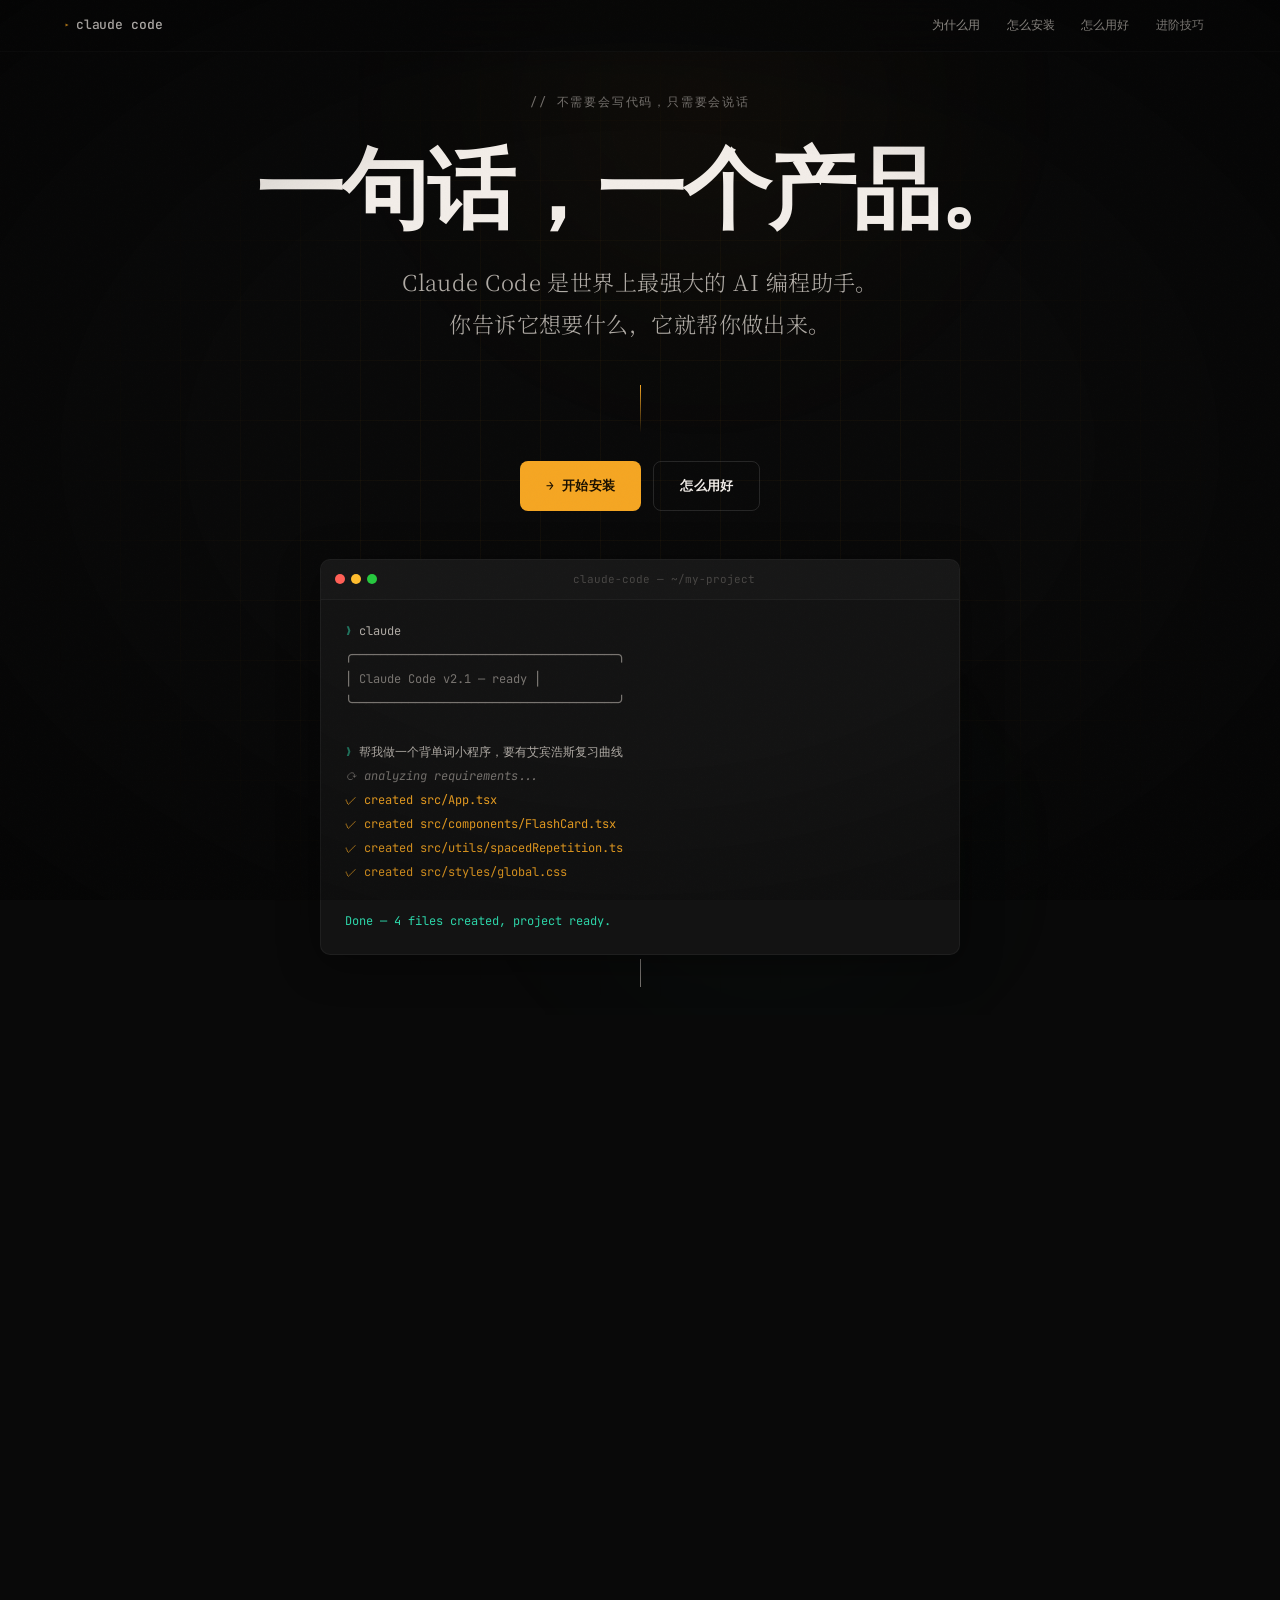
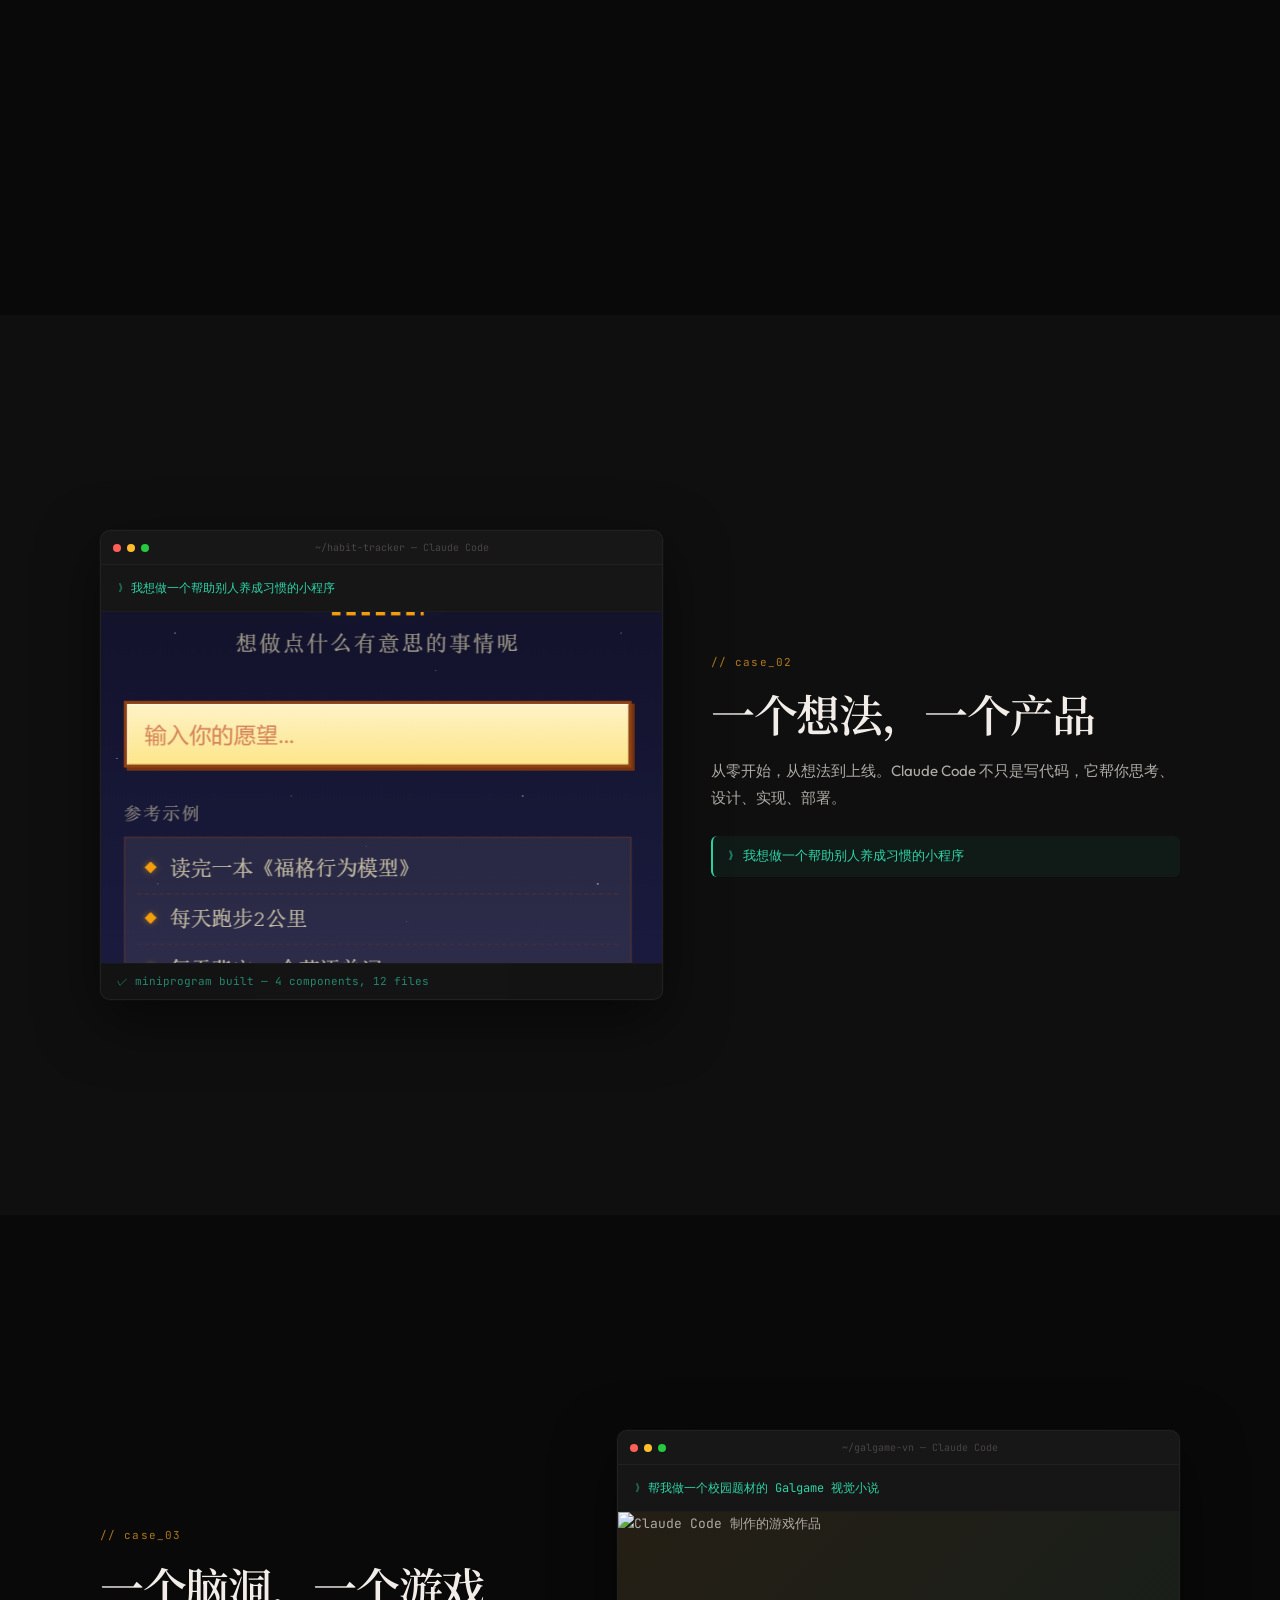
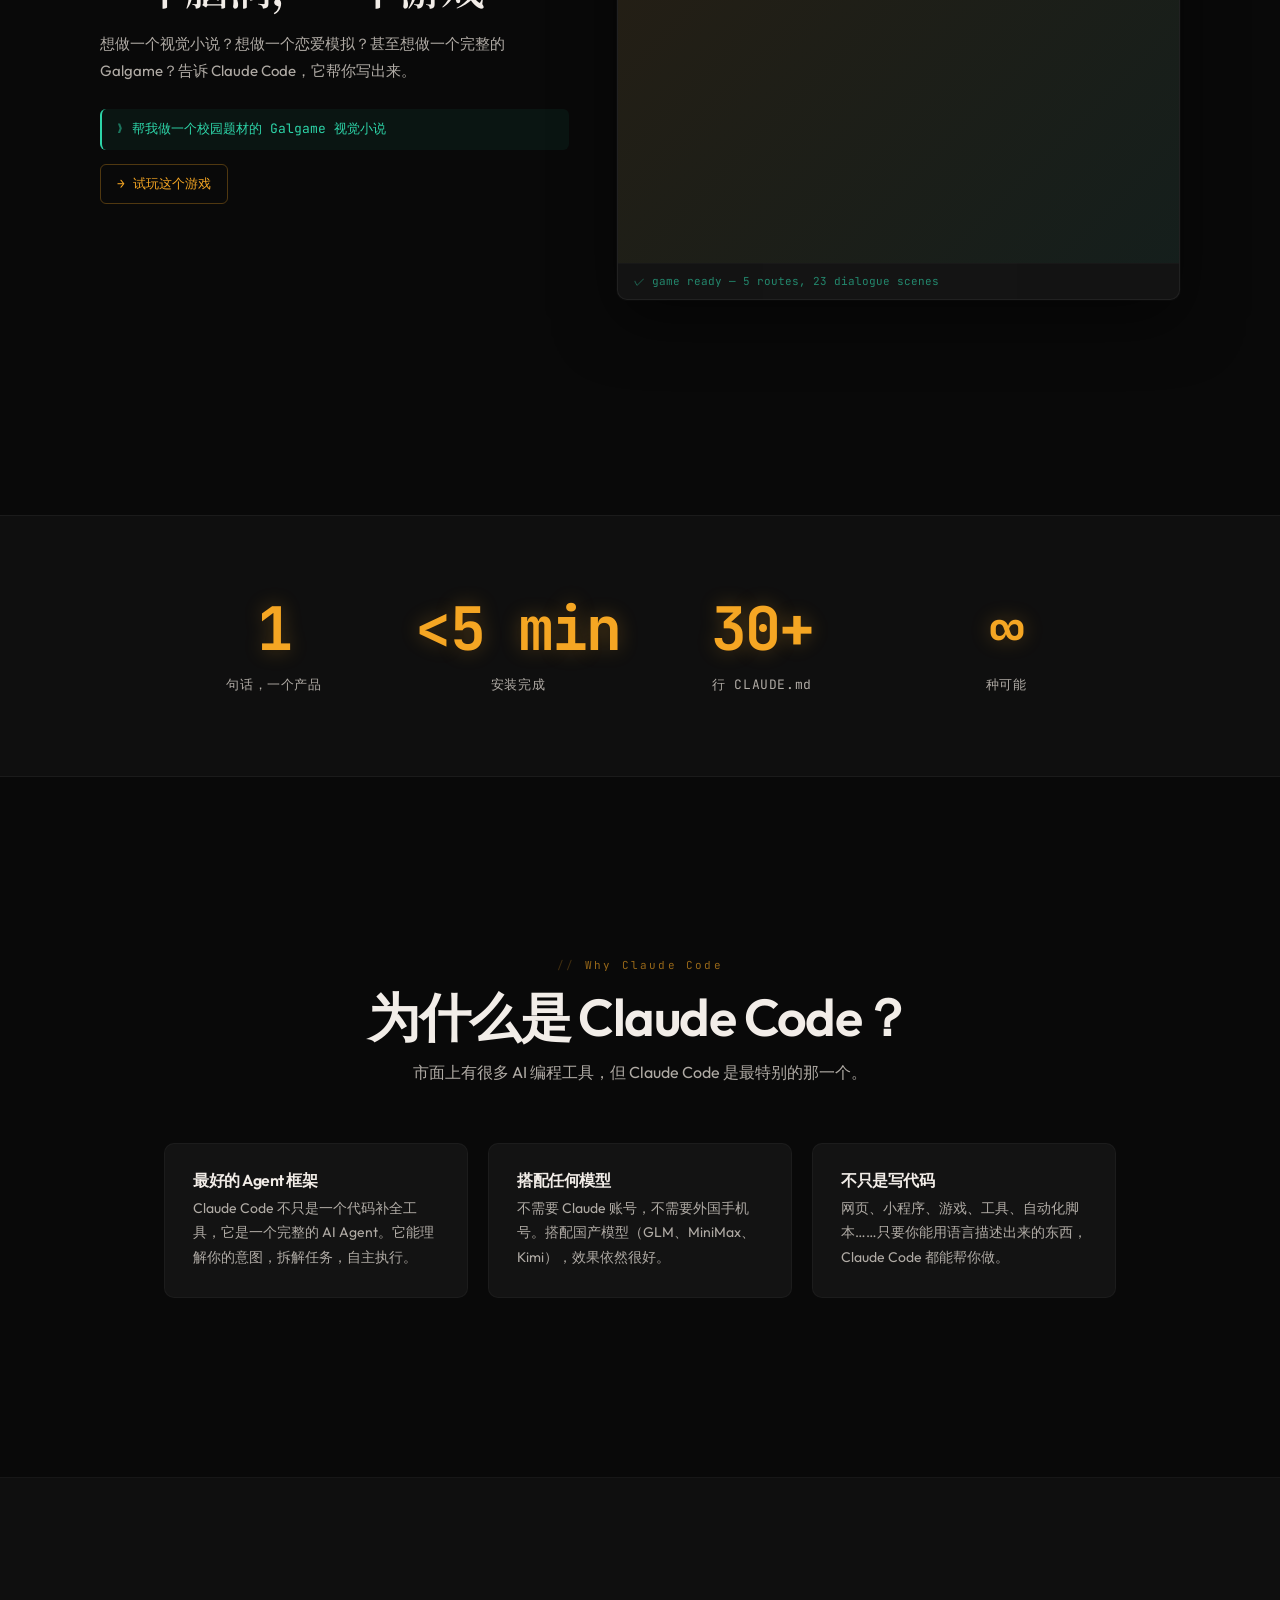
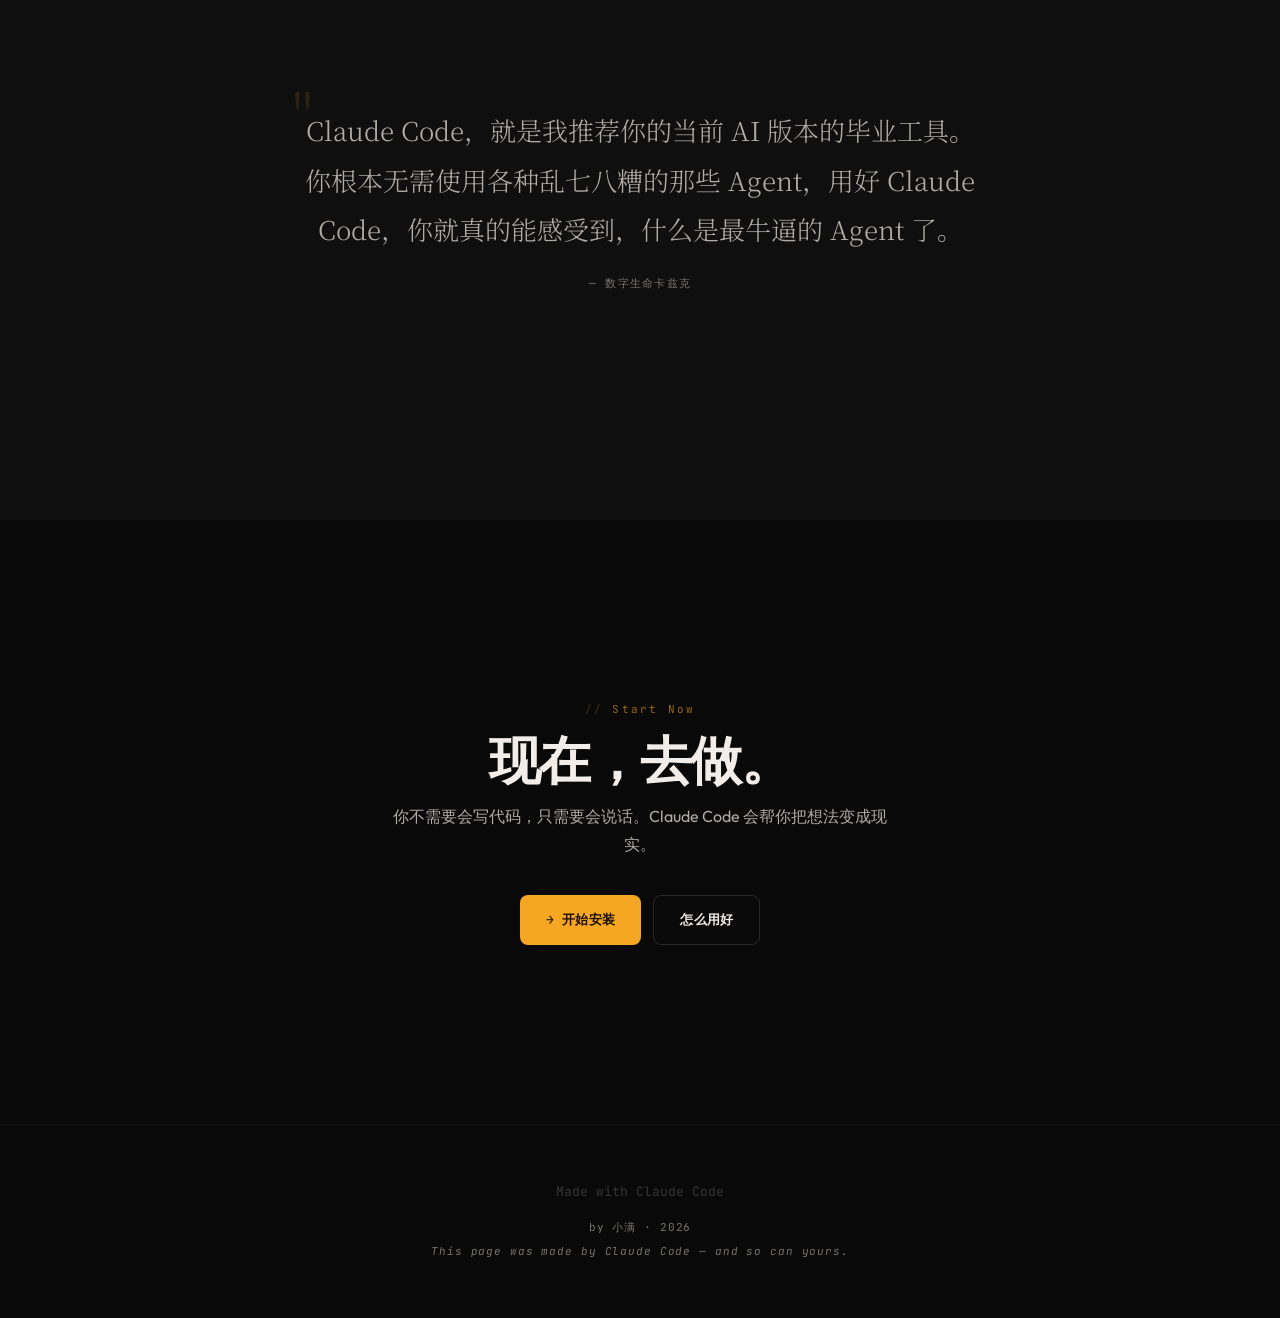
==== commit 1bc4bb03: "feat: add Skills page with 5 core skill recommendations - New skills.html explaining what Skills are" ====
--- a/index.html
+++ b/index.html
@@ -24,6 +24,7 @@
     <a href="index.html" class="active">为什么用</a>
     <a href="install.html">怎么安装</a>
     <a href="usage.html">怎么用好</a>
+    <a href="skills.html">进阶技巧</a>
   </div>
 </nav>
 
--- a/style.css
+++ b/style.css
@@ -1540,6 +1540,65 @@
   width: 48px;
   height: 48px;
   box-shadow: 0 0 30px rgba(245,166,35,0.6), 0 0 60px rgba(245,166,35,0.25);
+}
+
+/* ============================================================
+   SKILL-SPECIFIC (skills.html)
+   ============================================================ */
+.skill-subtitle {
+  color: var(--accent);
+  font-family: var(--ff-mono);
+  font-size: 12px;
+  margin-bottom: 8px;
+}
+
+.skill-list {
+  margin-top: 12px;
+  font-size: 13px;
+  color: var(--ink-2);
+  line-height: 1.8;
+}
+
+/* ============================================================
+   SKILL CARD
+   ============================================================ */
+.skill-card {
+  position: relative;
+  transition: border-color 0.3s, transform 0.3s var(--ease-out);
+}
+
+.skill-card:hover {
+  border-color: rgba(245, 166, 35, 0.2);
+  transform: translateY(-3px);
+}
+
+.skill-icon {
+  font-size: 32px;
+  margin-bottom: 12px;
+  filter: grayscale(0.2);
+  transition: filter 0.3s;
+}
+
+.skill-card:hover .skill-icon {
+  filter: grayscale(0);
+}
+
+.skill-card ul {
+  list-style: none;
+  padding: 0;
+}
+
+.skill-card ul li {
+  padding-left: 16px;
+  position: relative;
+}
+
+.skill-card ul li::before {
+  content: '›';
+  position: absolute;
+  left: 0;
+  color: var(--accent);
+  opacity: 0.6;
 }
 
 /* ============================================================
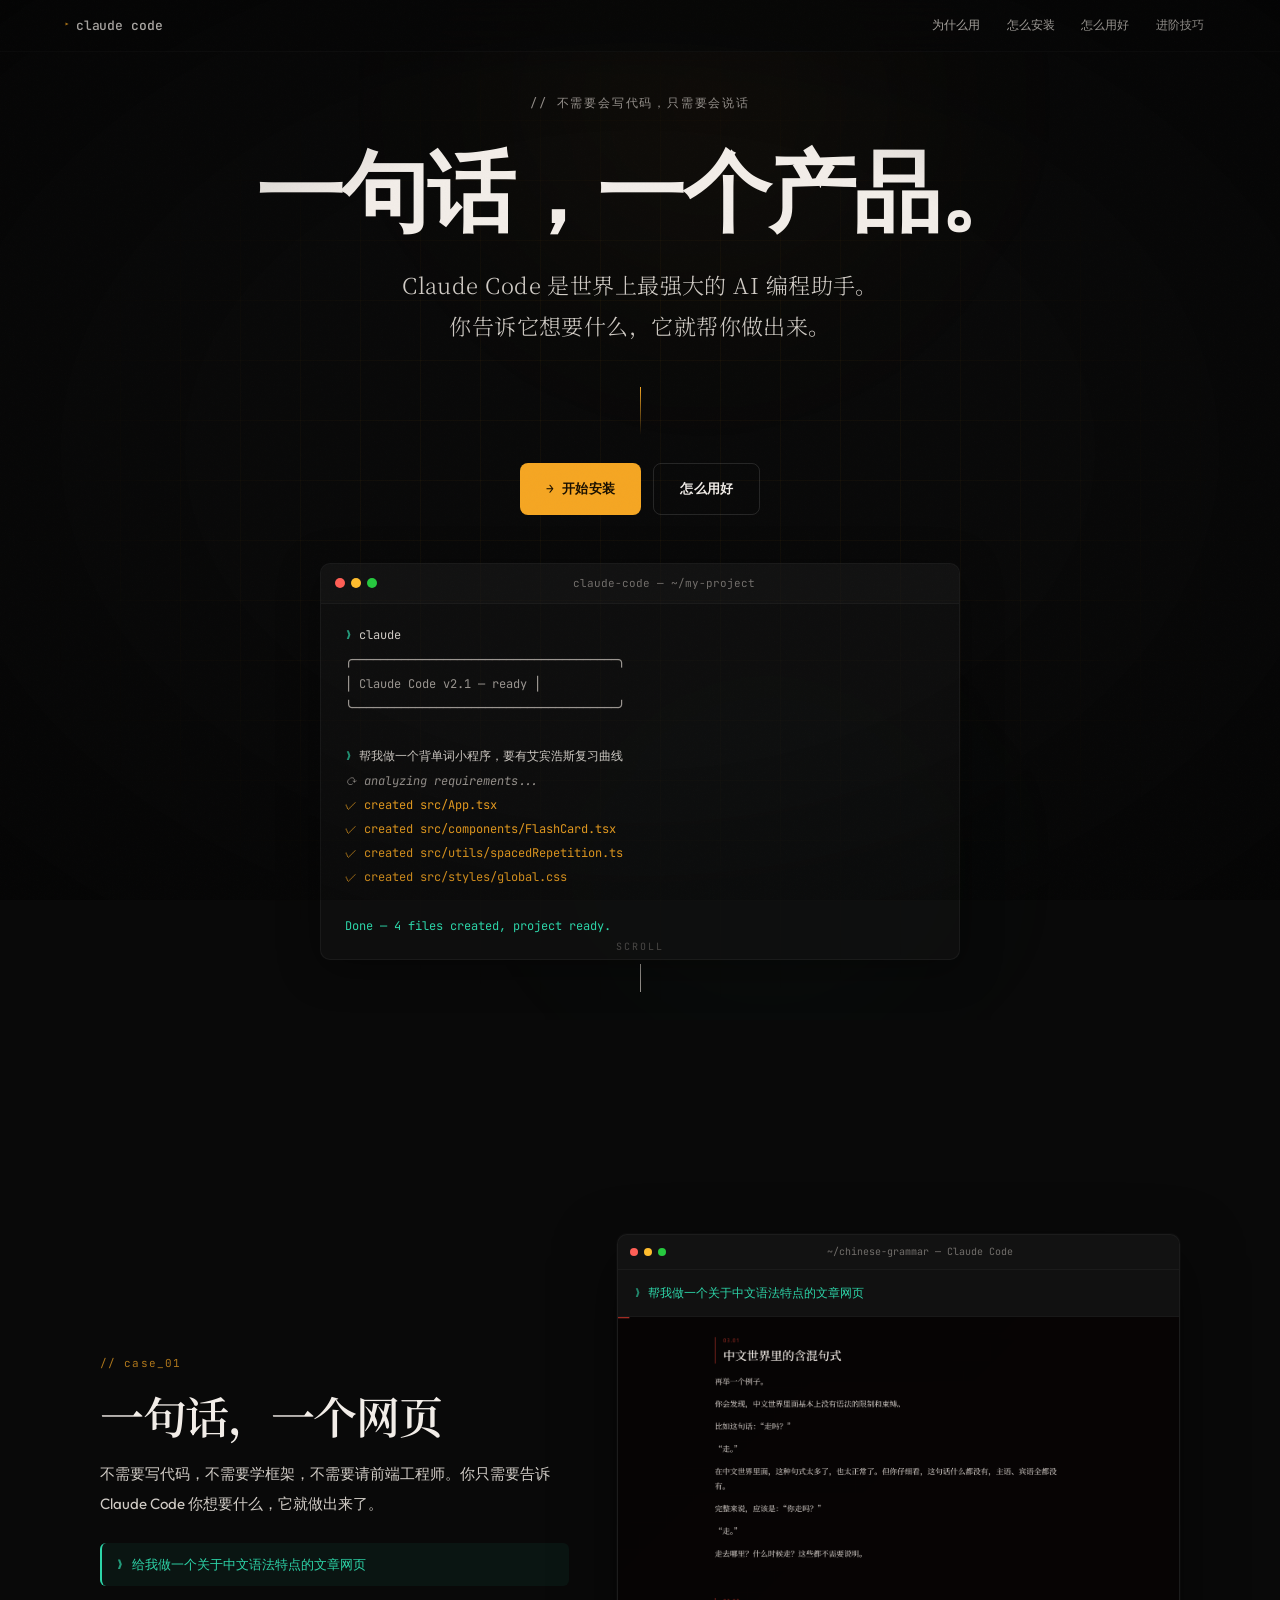
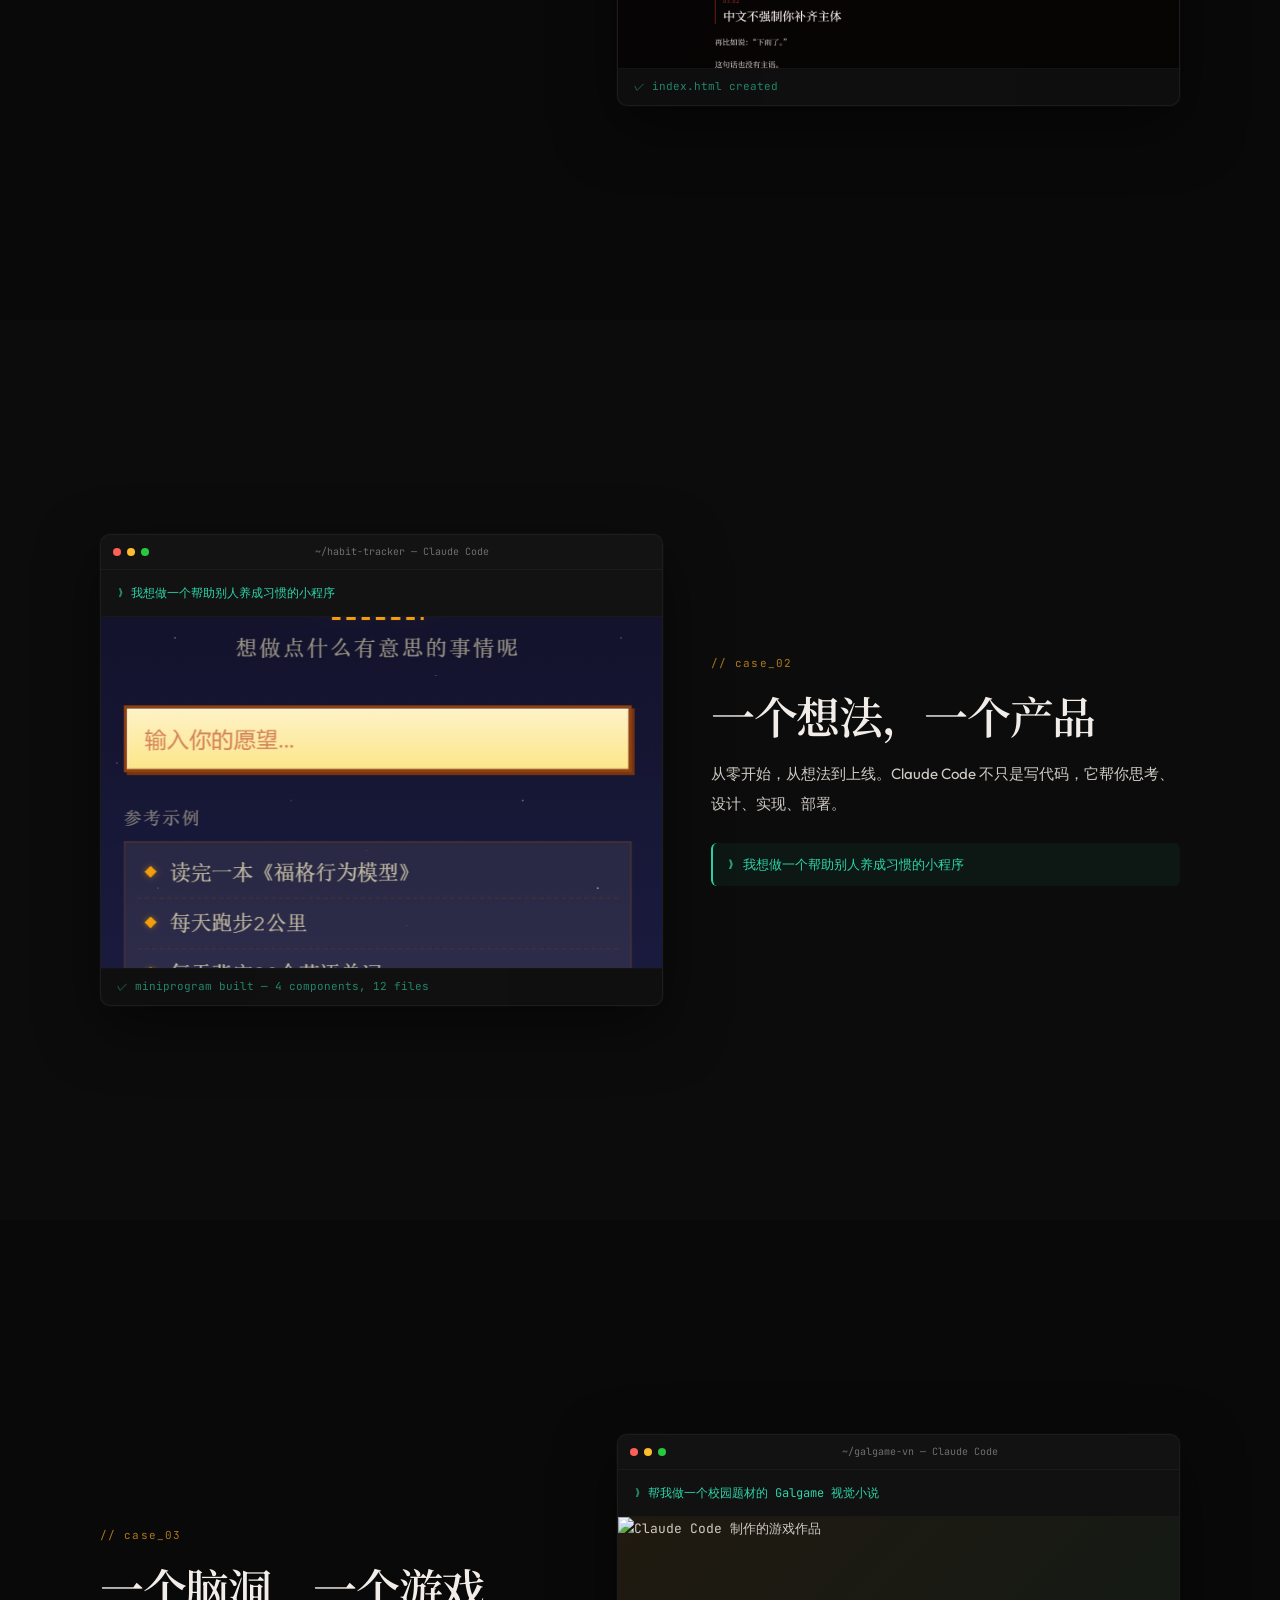
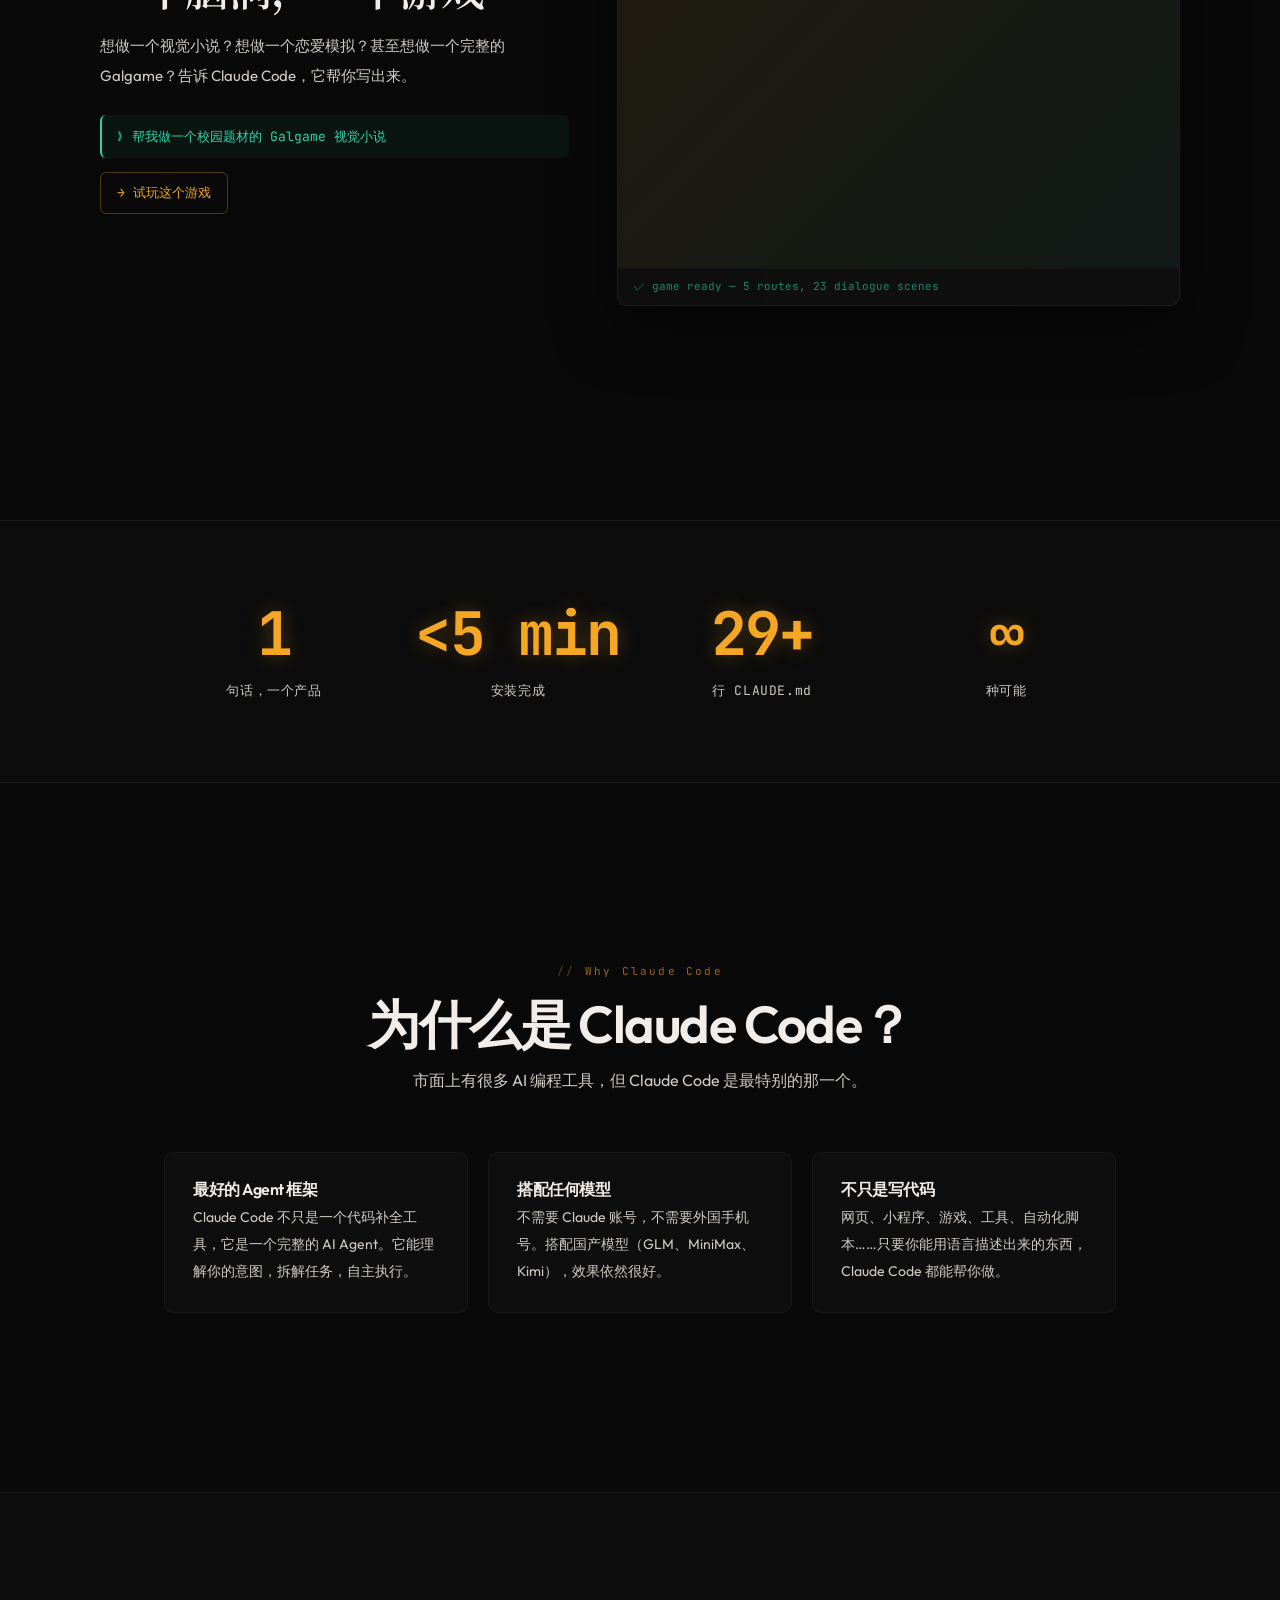
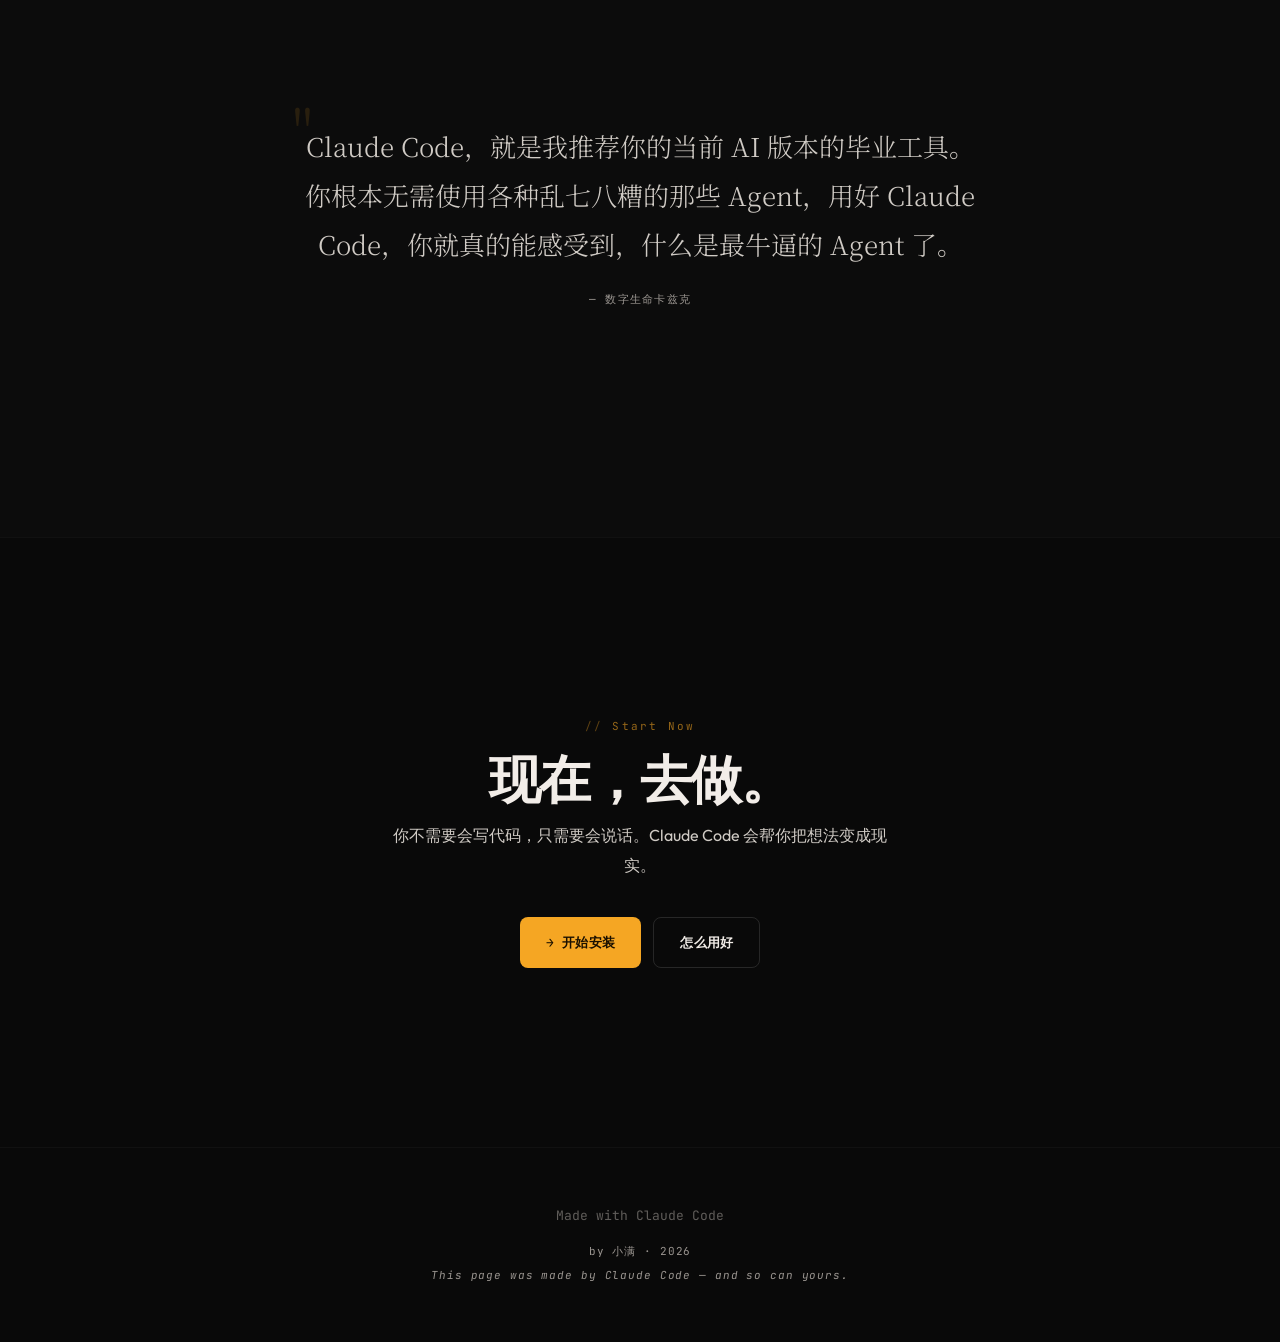
==== commit 3fd4022e: "feat: 新增 Three.js 粒子星场背景，全站四页统一应用 2200 粒子漂浮 + 鼠标力场交互 + 近距连线，每页独立色调。 卡片/终端背景改半透明，粒子可穿透；移动端自动降级。" ====
--- a/index.html
+++ b/index.html
@@ -234,6 +234,8 @@
   <p class="footer-line en">This page was made by Claude Code — and so can yours.</p>
 </footer>
 
+<script src="https://cdn.jsdelivr.net/npm/three@0.160.0/build/three.min.js" onerror="this.src='https://unpkg.com/three@0.160.0/build/three.min.js'"></script>
+<script src="particles.js"></script>
 <script src="shared.js"></script>
 <script>
 // Hero terminal simulation
--- a/style.css
+++ b/style.css
@@ -7,15 +7,15 @@
 :root {
   /* ---- Surface ---- */
   --bg:       #090909;
-  --bg-alt:   #0F0F0F;
-  --bg-card:  #131313;
+  --bg-alt:   rgba(15, 15, 15, 0.55);
+  --bg-card:  rgba(19, 19, 19, 0.6);
   --bg-hover: #1A1A1A;
   --bg-input: #111111;
 
   /* ---- Ink ---- */
   --ink:      #F2EDE8;
-  --ink-2:    #B0ABA5;
-  --ink-3:    #787470;
+  --ink-2:    #D0CBC5;
+  --ink-3:    #9A9590;
 
   /* ---- Terminal palette ---- */
   --term-green:  #2DD4A8;
@@ -62,7 +62,7 @@
   color: var(--ink);
   font-family: var(--ff-sans);
   font-size: 16px;
-  line-height: 1.7;
+  line-height: 1.8;
   overflow-x: hidden;
   -webkit-font-smoothing: antialiased;
   cursor: none;
@@ -105,7 +105,7 @@
 h2 { font-size: clamp(28px, 5vw, 52px); }
 h3 { font-size: clamp(18px, 2.5vw, 22px); }
 
-p { color: var(--ink-2); }
+p { color: var(--ink-2); line-height: 1.9; }
 
 a { color: var(--accent); text-decoration: none; }
 
@@ -130,6 +130,8 @@
 .section {
   padding: clamp(80px, 14vw, 180px) 0;
   position: relative;
+  backdrop-filter: none;
+  -webkit-backdrop-filter: none;
 }
 
 .section + .section { border-top: 1px solid rgba(255,255,255,0.03); }
@@ -259,6 +261,8 @@
   border-radius: var(--radius);
   overflow: hidden;
   box-shadow: 0 8px 40px rgba(0,0,0,0.4);
+  backdrop-filter: none;
+  -webkit-backdrop-filter: none;
 }
 
 .terminal-bar {
@@ -282,7 +286,7 @@
   font-family: var(--ff-mono);
   font-size: 11px;
   color: var(--ink-3);
-  opacity: 0.5;
+  opacity: 0.7;
 }
 
 .terminal-body {
@@ -296,11 +300,28 @@
 }
 
 .t-prompt { color: var(--term-green); user-select: none; }
-.t-prompt::before { content: '❯ '; opacity: 0.5; }
+.t-prompt::before { content: '❯ '; opacity: 0.7; }
 .t-file { color: var(--term-amber); }
 .t-success { color: var(--term-green); }
 .t-dim { color: var(--ink-3); }
 .t-think { color: var(--ink-3); font-style: italic; }
+
+/* ============================================================
+   PARTICLE CANVAS
+   ============================================================ */
+#particle-canvas {
+  position: fixed;
+  inset: 0;
+  width: 100%;
+  height: 100%;
+  z-index: 0;
+  pointer-events: none;
+  opacity: 0;
+  animation: particleFadeIn 2s 0.5s ease forwards;
+}
+@keyframes particleFadeIn {
+  to { opacity: 1; }
+}
 
 /* ============================================================
    HERO
@@ -435,6 +456,8 @@
   justify-content: center;
   padding: 80px var(--gutter);
   position: relative;
+  backdrop-filter: none;
+  -webkit-backdrop-filter: none;
 }
 .showcase-item:nth-child(even) { background: var(--bg-alt); }
 
@@ -478,7 +501,7 @@
 .showcase-desc {
   font-size: 15px;
   color: var(--ink-2);
-  line-height: 1.85;
+  line-height: 2;
   margin-bottom: 24px;
 }
 
@@ -490,9 +513,9 @@
   background: var(--term-green-bg);
   border-radius: 6px;
   border-left: 2px solid var(--term-green);
-  line-height: 1.6;
-}
-.showcase-prompt::before { content: '❯ '; opacity: 0.5; }
+  line-height: 1.8;
+}
+.showcase-prompt::before { content: '❯ '; opacity: 0.7; }
 
 .showcase-link {
   display: inline-block;
@@ -523,6 +546,8 @@
   overflow: hidden;
   box-shadow: 0 20px 60px rgba(0,0,0,0.5), 0 0 0 1px rgba(255,255,255,0.02);
   transition: transform 0.5s var(--ease-out), box-shadow 0.5s var(--ease-out);
+  backdrop-filter: none;
+  -webkit-backdrop-filter: none;
 }
 .showcase-terminal:hover {
   transform: translateY(-6px) rotateX(1deg);
@@ -548,7 +573,7 @@
   border-bottom: 1px solid rgba(255,255,255,0.03);
   background: rgba(255,255,255,0.01);
 }
-.showcase-cmd::before { content: '❯ '; opacity: 0.4; }
+.showcase-cmd::before { content: '❯ '; opacity: 0.6; }
 
 .showcase-img {
   aspect-ratio: 16 / 10;
@@ -589,7 +614,7 @@
   opacity: 0.6;
   margin-bottom: 14px;
 }
-.section-tag::before { content: '// '; opacity: 0.4; }
+.section-tag::before { content: '// '; opacity: 0.6; }
 
 .section-title { margin-bottom: 12px; }
 
@@ -598,7 +623,7 @@
   color: var(--ink-2);
   max-width: 520px;
   margin: 0 auto;
-  line-height: 1.8;
+  line-height: 1.9;
 }
 
 /* ============================================================
@@ -607,7 +632,7 @@
 .prose {
   color: var(--ink-2);
   font-size: 15px;
-  line-height: 2;
+  line-height: 2.1;
 }
 .prose p { margin-bottom: 18px; }
 
@@ -616,7 +641,7 @@
   font-size: 12px;
   font-family: var(--ff-mono);
   margin-top: 6px;
-  opacity: 0.7;
+  opacity: 0.8;
 }
 
 .pull-quote {
@@ -639,6 +664,8 @@
   border-radius: var(--radius);
   padding: 28px;
   transition: border-color 0.3s, background 0.3s, transform 0.3s var(--ease-out);
+  backdrop-filter: none;
+  -webkit-backdrop-filter: none;
 }
 .card:hover {
   border-color: rgba(245, 166, 35, 0.12);
@@ -646,7 +673,7 @@
   transform: translateY(-2px);
 }
 .card h3 { font-size: 16px; margin-bottom: 6px; }
-.card p  { font-size: 14px; line-height: 1.75; }
+.card p  { font-size: 14px; line-height: 1.9; }
 
 /* ============================================================
    STEPS (with timeline)
@@ -683,7 +710,7 @@
 }
 
 .step-body h3 { margin-bottom: 6px; }
-.step-body p  { font-size: 14px; color: var(--ink-2); margin-bottom: 10px; }
+.step-body p  { font-size: 14px; color: var(--ink-2); margin-bottom: 10px; line-height: 1.9; }
 .step-body p:last-child { margin-bottom: 0; }
 
 /* ============================================================
@@ -738,8 +765,24 @@
   margin-bottom: 4px;
   display: flex; align-items: center; gap: 5px;
 }
-.callout-label::before { content: '↳'; opacity: 0.4; }
-.callout p { font-size: 14px; color: var(--ink-2); line-height: 1.7; }
+.callout-label::before { content: '↳'; opacity: 0.6; }
+.callout p { font-size: 14px; color: var(--ink-2); line-height: 1.9; }
+
+.hint-block {
+  font-size: 13px;
+  color: var(--ink-3);
+  line-height: 1.8;
+  margin: 12px 0 18px;
+  padding-left: 1px;
+}
+.hint-block code {
+  background: rgba(245, 166, 35, 0.12);
+  color: var(--accent);
+  padding: 1px 6px;
+  border-radius: 4px;
+  font-family: var(--ff-mono);
+  font-size: 12px;
+}
 
 .callout-warn {
   background: var(--term-amber-bg);
@@ -761,6 +804,8 @@
   color: var(--ink-2);
   overflow-x: auto;
   position: relative;
+  backdrop-filter: blur(6px);
+  -webkit-backdrop-filter: blur(6px);
 }
 .code-block code { color: var(--ink); }
 
@@ -828,6 +873,8 @@
   position: relative;
   overflow: hidden;
   transition: border-color 0.3s, transform 0.3s var(--ease-out);
+  backdrop-filter: none;
+  -webkit-backdrop-filter: none;
 }
 .layer-card::before {
   content: '';
@@ -850,7 +897,7 @@
   margin-bottom: 10px;
 }
 .layer-card h3 { font-size: 16px; margin-bottom: 8px; }
-.layer-card p  { font-size: 13px; color: var(--ink-2); line-height: 1.8; }
+.layer-card p  { font-size: 13px; color: var(--ink-2); line-height: 1.9; }
 
 /* ============================================================
    PYRAMID (usage.html — four-layer structure)
@@ -1130,7 +1177,7 @@
   font-size: 13px;
   color: var(--ink-3);
   margin-bottom: 12px;
-  opacity: 0.4;
+  opacity: 0.6;
 }
 .footer-line {
   font-family: var(--ff-mono);
@@ -1195,6 +1242,8 @@
   border-top: 1px solid rgba(255,255,255,0.05);
   border-bottom: 1px solid rgba(255,255,255,0.05);
   background: var(--bg-alt);
+  backdrop-filter: none;
+  -webkit-backdrop-filter: none;
 }
 .stats-grid {
   display: grid;
@@ -1378,6 +1427,8 @@
   border: 1px solid rgba(45,212,168,0.12);
   border-radius: var(--radius);
   overflow: hidden;
+  backdrop-filter: none;
+  -webkit-backdrop-filter: none;
 }
 
 .analogy-visual {
@@ -1599,6 +1650,236 @@
   left: 0;
   color: var(--accent);
   opacity: 0.6;
+}
+
+/* ============================================================
+   BADGE
+   ============================================================ */
+.badge-recommended {
+  font-size: 11px;
+  font-family: var(--ff-mono);
+  background: var(--term-green);
+  color: #1A1000;
+  padding: 2px 8px;
+  border-radius: 4px;
+  vertical-align: middle;
+  margin-left: 8px;
+  line-height: 1;
+  display: inline-flex;
+  align-items: center;
+  position: relative;
+  top: -1px;
+}
+
+/* ============================================================
+   SKILL SHOWCASE — full-width skill sections
+   ============================================================ */
+.skill-showcase {
+  padding: clamp(80px, 14vw, 160px) 0;
+  position: relative;
+  backdrop-filter: none;
+  -webkit-backdrop-filter: none;
+}
+.skill-showcase + .skill-showcase { border-top: 1px solid rgba(255,255,255,0.03); }
+
+.skill-showcase-inner {
+  max-width: var(--max-w);
+  width: 100%;
+  display: grid;
+  grid-template-columns: 1fr 1.1fr;
+  gap: 48px;
+  align-items: start;
+  padding-left: clamp(16px, 5vw, 64px);
+}
+
+.skill-showcase-text {
+  position: relative;
+}
+
+.skill-char {
+  font-family: var(--ff-serif-cn);
+  font-weight: 700;
+  font-size: clamp(72px, 11vw, 110px);
+  color: var(--accent);
+  line-height: 1;
+  user-select: none;
+  opacity: 0.85;
+  margin-bottom: 8px;
+}
+
+.skill-showcase-meta {
+  margin-left: clamp(32px, 6vw, 80px);
+  margin-top: 16px;
+}
+
+.skill-showcase-title {
+  font-family: var(--ff-mono);
+  font-size: clamp(18px, 2.5vw, 24px);
+  font-weight: 600;
+  color: var(--ink);
+  margin-bottom: 6px;
+}
+
+.skill-showcase-role {
+  font-family: var(--ff-serif-cn);
+  font-size: clamp(15px, 2vw, 18px);
+  font-weight: 300;
+  color: var(--accent);
+  margin-bottom: 16px;
+}
+
+.skill-showcase-desc {
+  font-size: 15px;
+  color: var(--ink-2);
+  line-height: 2;
+  margin-bottom: 16px;
+}
+
+.skill-showcase-list {
+  list-style: none;
+  padding: 0;
+  margin-top: 4px;
+}
+
+.skill-showcase-list li {
+  font-size: clamp(15px, 1.8vw, 17px);
+  color: var(--ink-2);
+  line-height: 2.1;
+  padding-left: 18px;
+  position: relative;
+}
+
+.skill-showcase-list li::before {
+  content: '›';
+  position: absolute;
+  left: 0;
+  color: var(--accent);
+  opacity: 0.6;
+}
+
+/* ---- Skill Install Terminal ---- */
+.skill-showcase-terminal-wrap {
+  perspective: 1000px;
+  margin-top: clamp(88px, calc(11vw + 16px), 126px);
+}
+
+.skill-showcase-terminal-wrap .showcase-terminal {
+  margin-bottom: 12px;
+}
+
+.showcase-terminal-success {
+  padding: 10px 16px;
+  border-top: 1px solid rgba(255,255,255,0.03);
+  background: rgba(255,255,255,0.01);
+  font-family: var(--ff-mono);
+  font-size: 12px;
+}
+
+.skill-install-btn {
+  display: block;
+  width: 100%;
+  padding: 12px;
+  background: var(--accent);
+  color: #1A1000;
+  text-align: center;
+  border: none;
+  border-radius: 8px;
+  font-family: var(--ff-mono);
+  font-size: 13px;
+  font-weight: 600;
+  cursor: pointer;
+  transition: all 0.25s var(--ease-out);
+  letter-spacing: 0.02em;
+}
+
+.skill-install-btn:hover {
+  transform: translateY(-1px);
+  box-shadow: 0 4px 24px var(--accent-glow), 0 0 50px rgba(245, 166, 35, 0.08);
+}
+
+.skill-install-btn:active {
+  transform: translateY(0);
+}
+
+/* ============================================================
+   MODEL API LINKS (install.html)
+   ============================================================ */
+.model-links {
+  margin-top: 24px;
+}
+
+.model-links-title {
+  font-family: var(--ff-mono);
+  font-size: 12px;
+  color: var(--ink-3);
+  margin-bottom: 14px;
+  letter-spacing: 0.04em;
+}
+
+.model-links-grid {
+  display: grid;
+  grid-template-columns: repeat(auto-fill, minmax(180px, 1fr));
+  gap: 10px;
+}
+
+.model-link-card {
+  display: flex;
+  flex-direction: column;
+  gap: 4px;
+  padding: 14px 16px;
+  background: var(--bg-card);
+  border: 1px solid rgba(255,255,255,0.06);
+  border-radius: 8px;
+  text-decoration: none;
+  position: relative;
+  transition: border-color 0.25s, background 0.25s, transform 0.25s var(--ease-out);
+}
+
+.model-link-card:hover {
+  border-color: rgba(245,166,35,0.25);
+  background: var(--bg-hover);
+  transform: translateY(-2px);
+}
+
+.model-link-card.recommended {
+  border-color: rgba(245,166,35,0.15);
+  background: rgba(245,166,35,0.04);
+}
+
+.model-link-card.recommended:hover {
+  border-color: rgba(245,166,35,0.35);
+}
+
+.model-link-badge {
+  font-family: var(--ff-mono);
+  font-size: 10px;
+  font-weight: 600;
+  color: #1A1000;
+  background: var(--accent);
+  padding: 1px 6px;
+  border-radius: 3px;
+  align-self: flex-start;
+  letter-spacing: 0.05em;
+  line-height: 1.6;
+}
+
+.model-link-name {
+  font-family: var(--ff-sans);
+  font-size: 14px;
+  font-weight: 600;
+  color: var(--ink);
+}
+
+.model-link-url {
+  font-family: var(--ff-mono);
+  font-size: 11px;
+  color: var(--term-green);
+  opacity: 0.7;
+  transition: opacity 0.25s;
+}
+
+.model-link-card:hover .model-link-url {
+  opacity: 1;
 }
 
 /* ============================================================
@@ -1682,4 +1963,17 @@
   .play-text { font-size: 15px !important; }
 
   footer { padding: 40px var(--gutter); }
-}
+
+  .skill-showcase { padding: clamp(50px, 8vw, 80px) 0; }
+  .skill-showcase-inner {
+    grid-template-columns: 1fr;
+    gap: 32px;
+  }
+  .skill-showcase-text {
+    /* block layout — no flex overrides needed */
+  }
+  .skill-char { font-size: clamp(60px, 15vw, 100px) !important; }
+  .skill-showcase-meta { margin-left: 0; margin-top: -0.1em; }
+
+  .model-links-grid { grid-template-columns: repeat(2, 1fr); }
+}
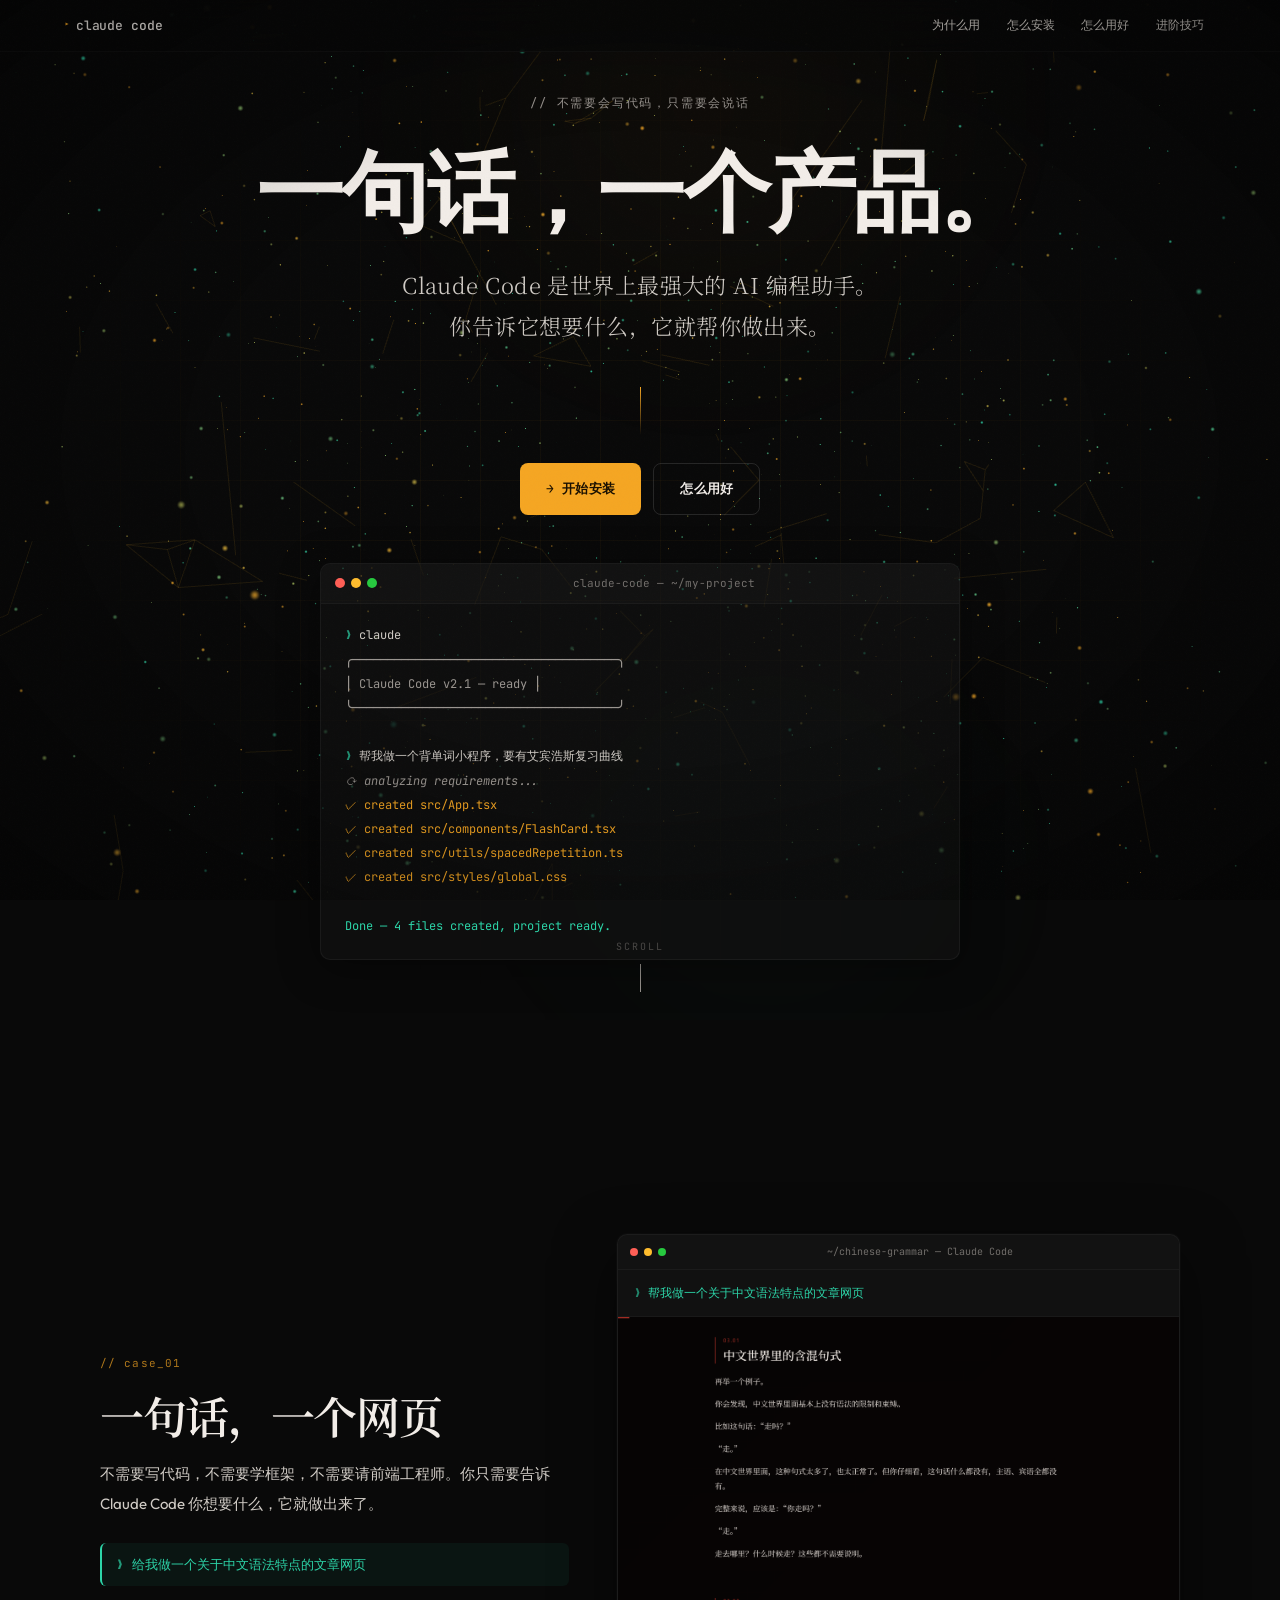
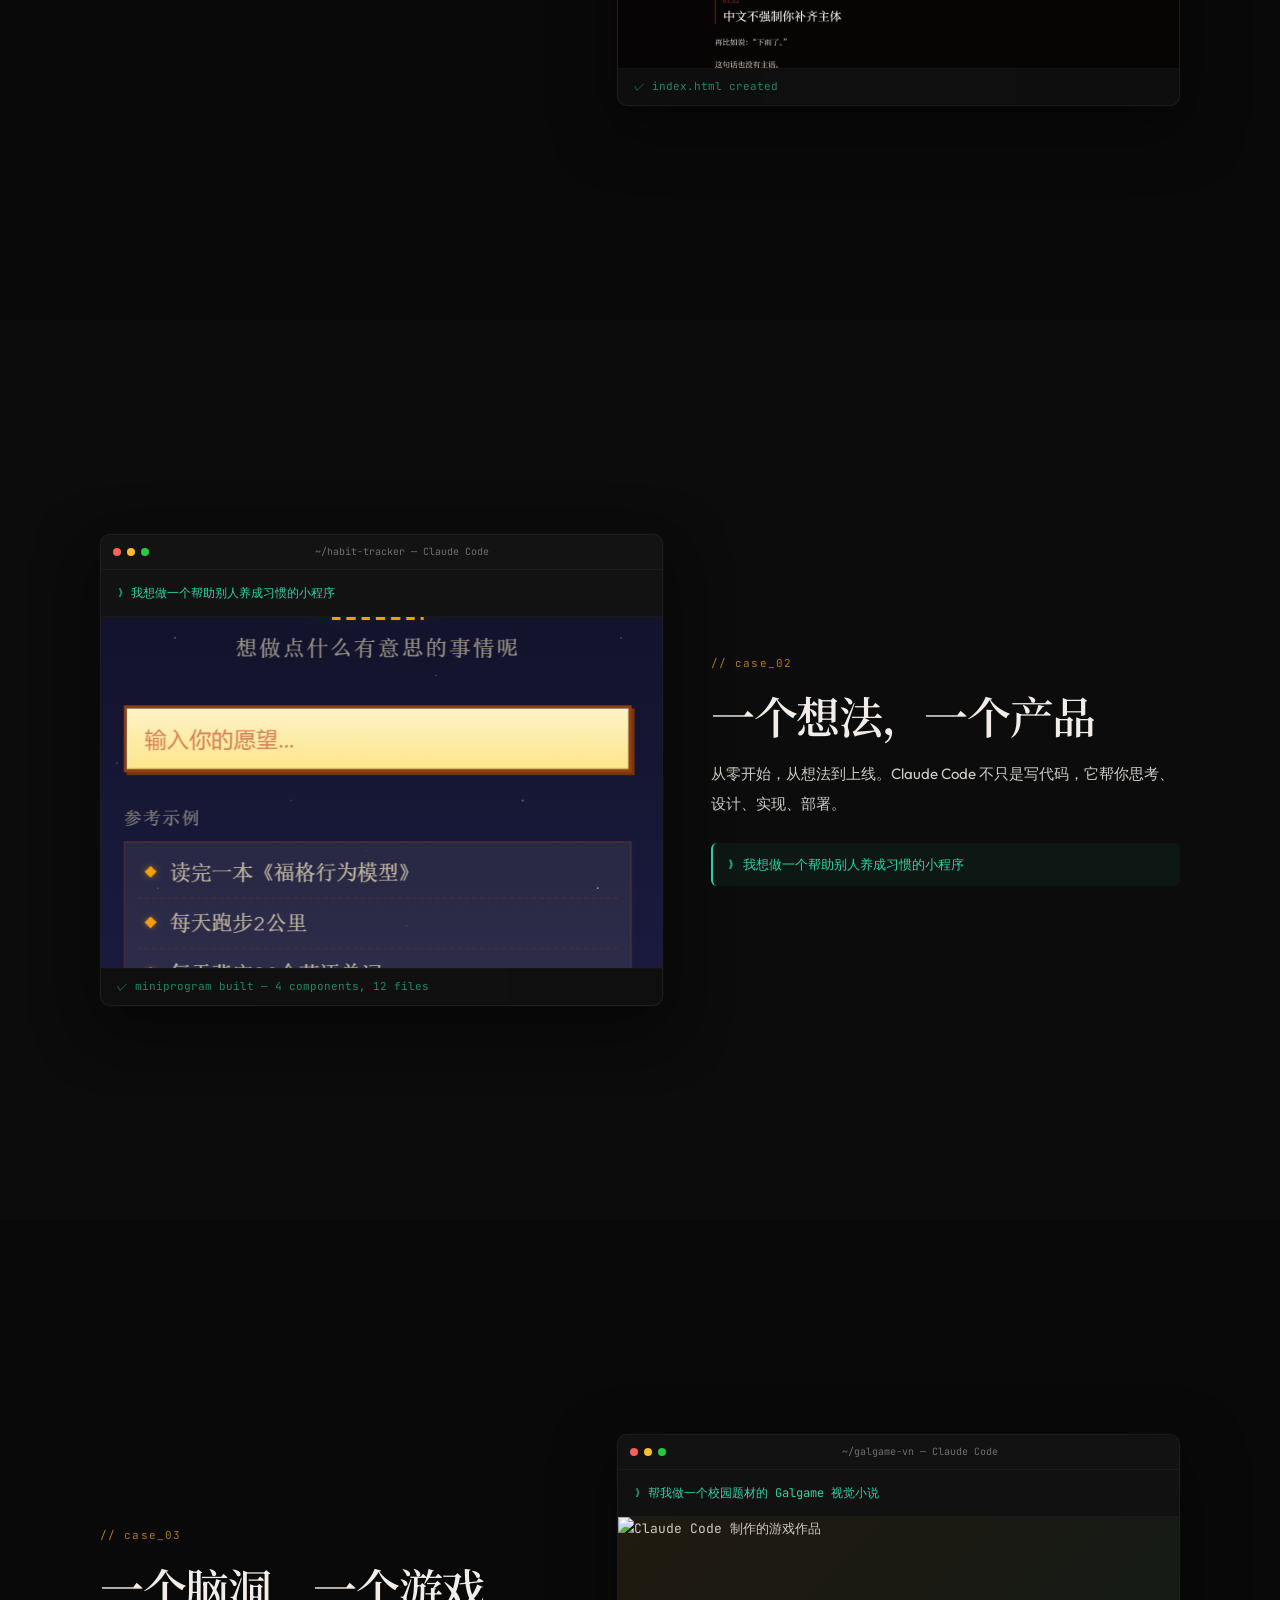
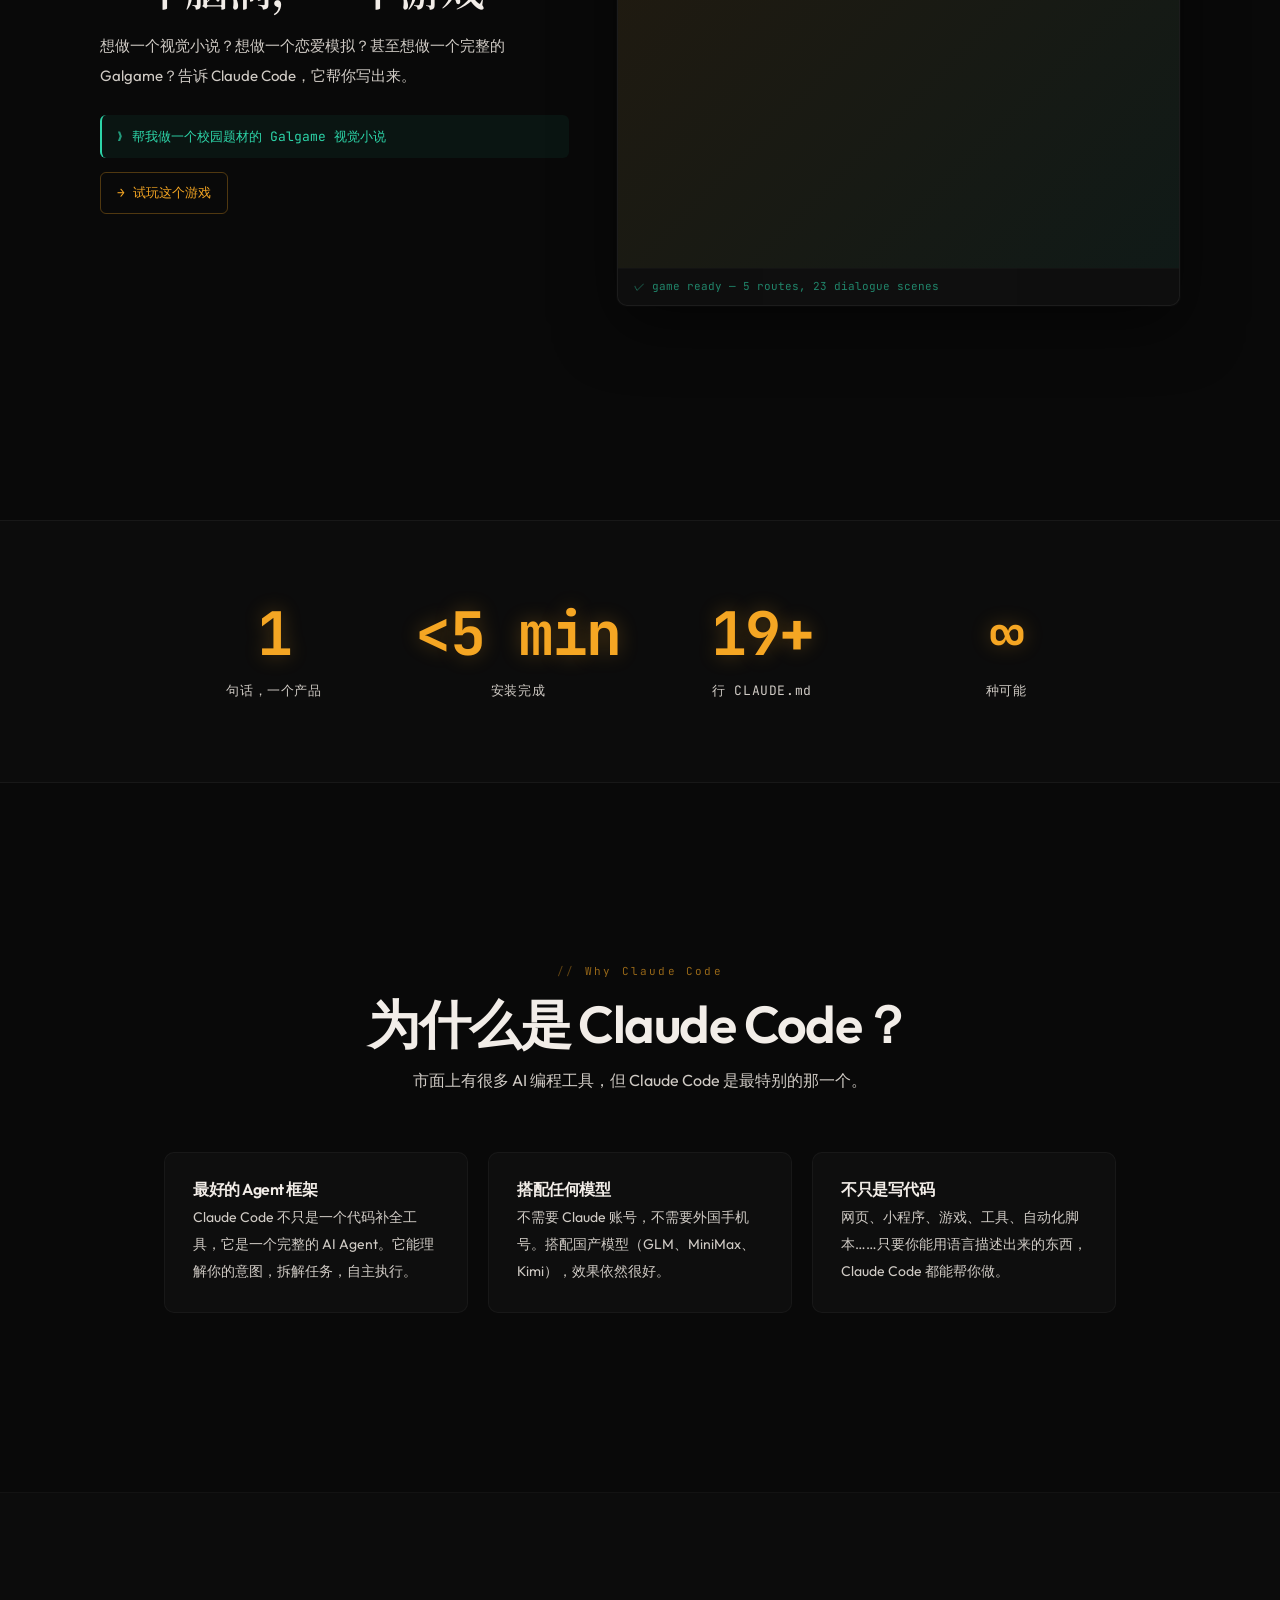
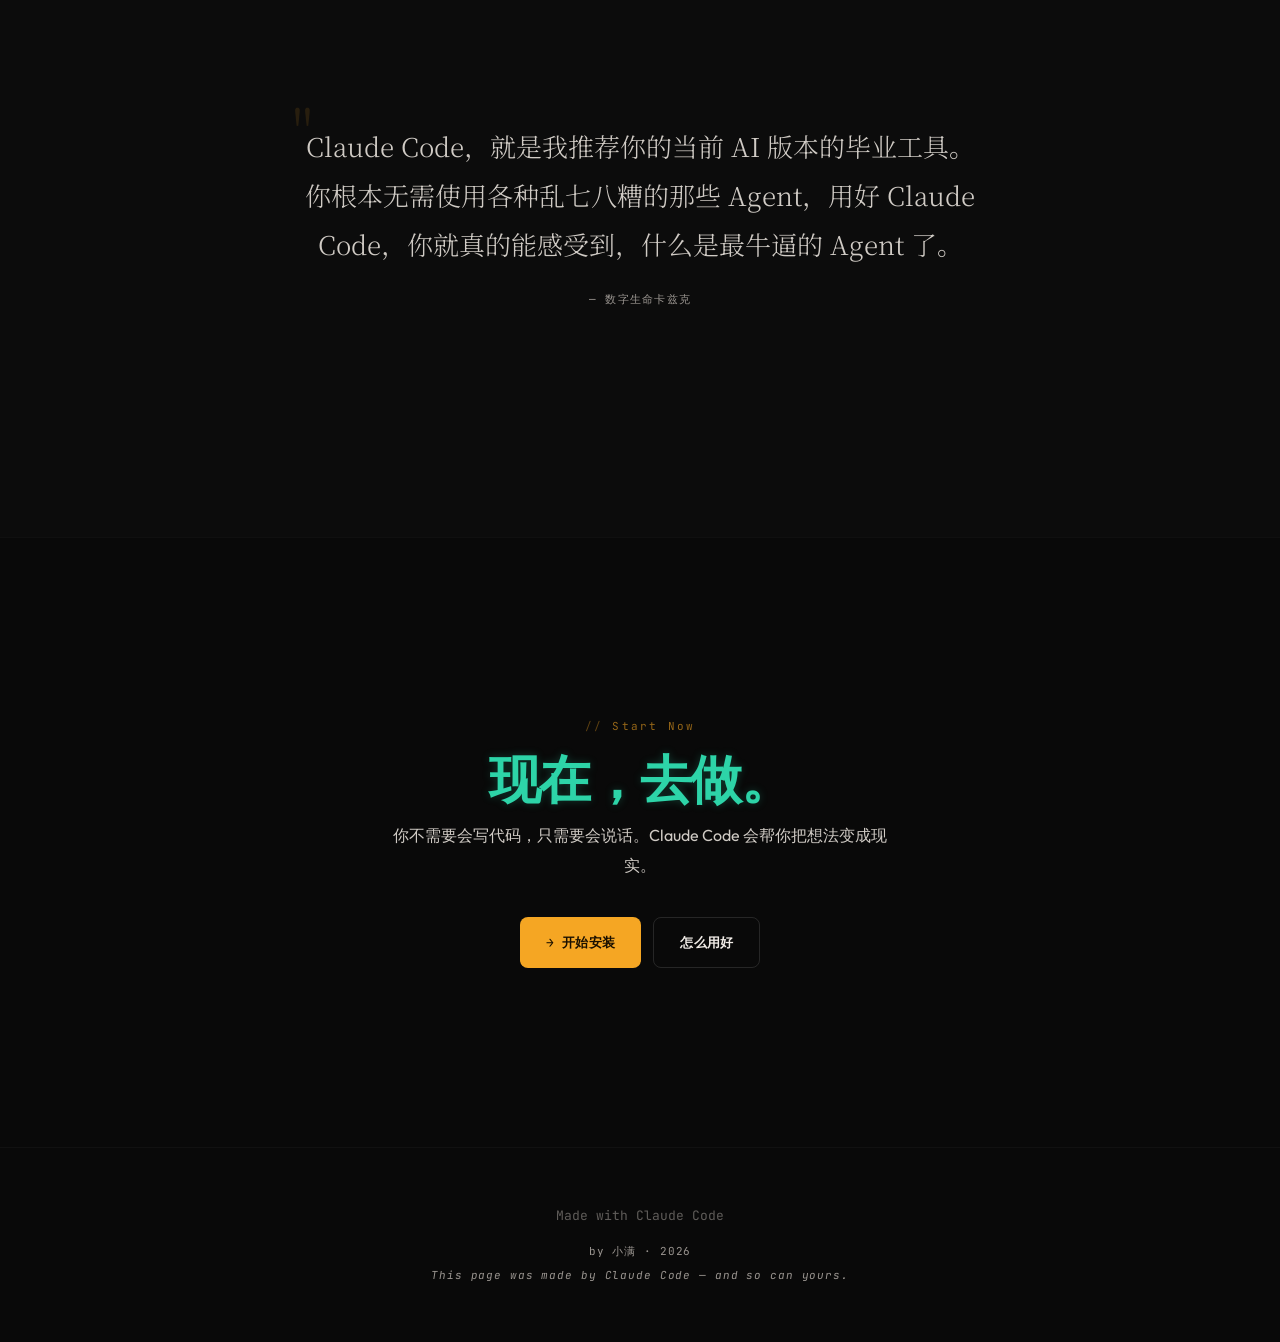
==== commit a4bf7402: "feat: 本地替换 Three.js CDN 为本地文件，解决国内 CDN 被墙问题" ====
--- a/index.html
+++ b/index.html
@@ -234,7 +234,7 @@
   <p class="footer-line en">This page was made by Claude Code — and so can yours.</p>
 </footer>
 
-<script src="https://cdn.jsdelivr.net/npm/three@0.160.0/build/three.min.js" onerror="this.src='https://unpkg.com/three@0.160.0/build/three.min.js'"></script>
+<script src="three.min.js"></script>
 <script src="particles.js"></script>
 <script src="shared.js"></script>
 <script>
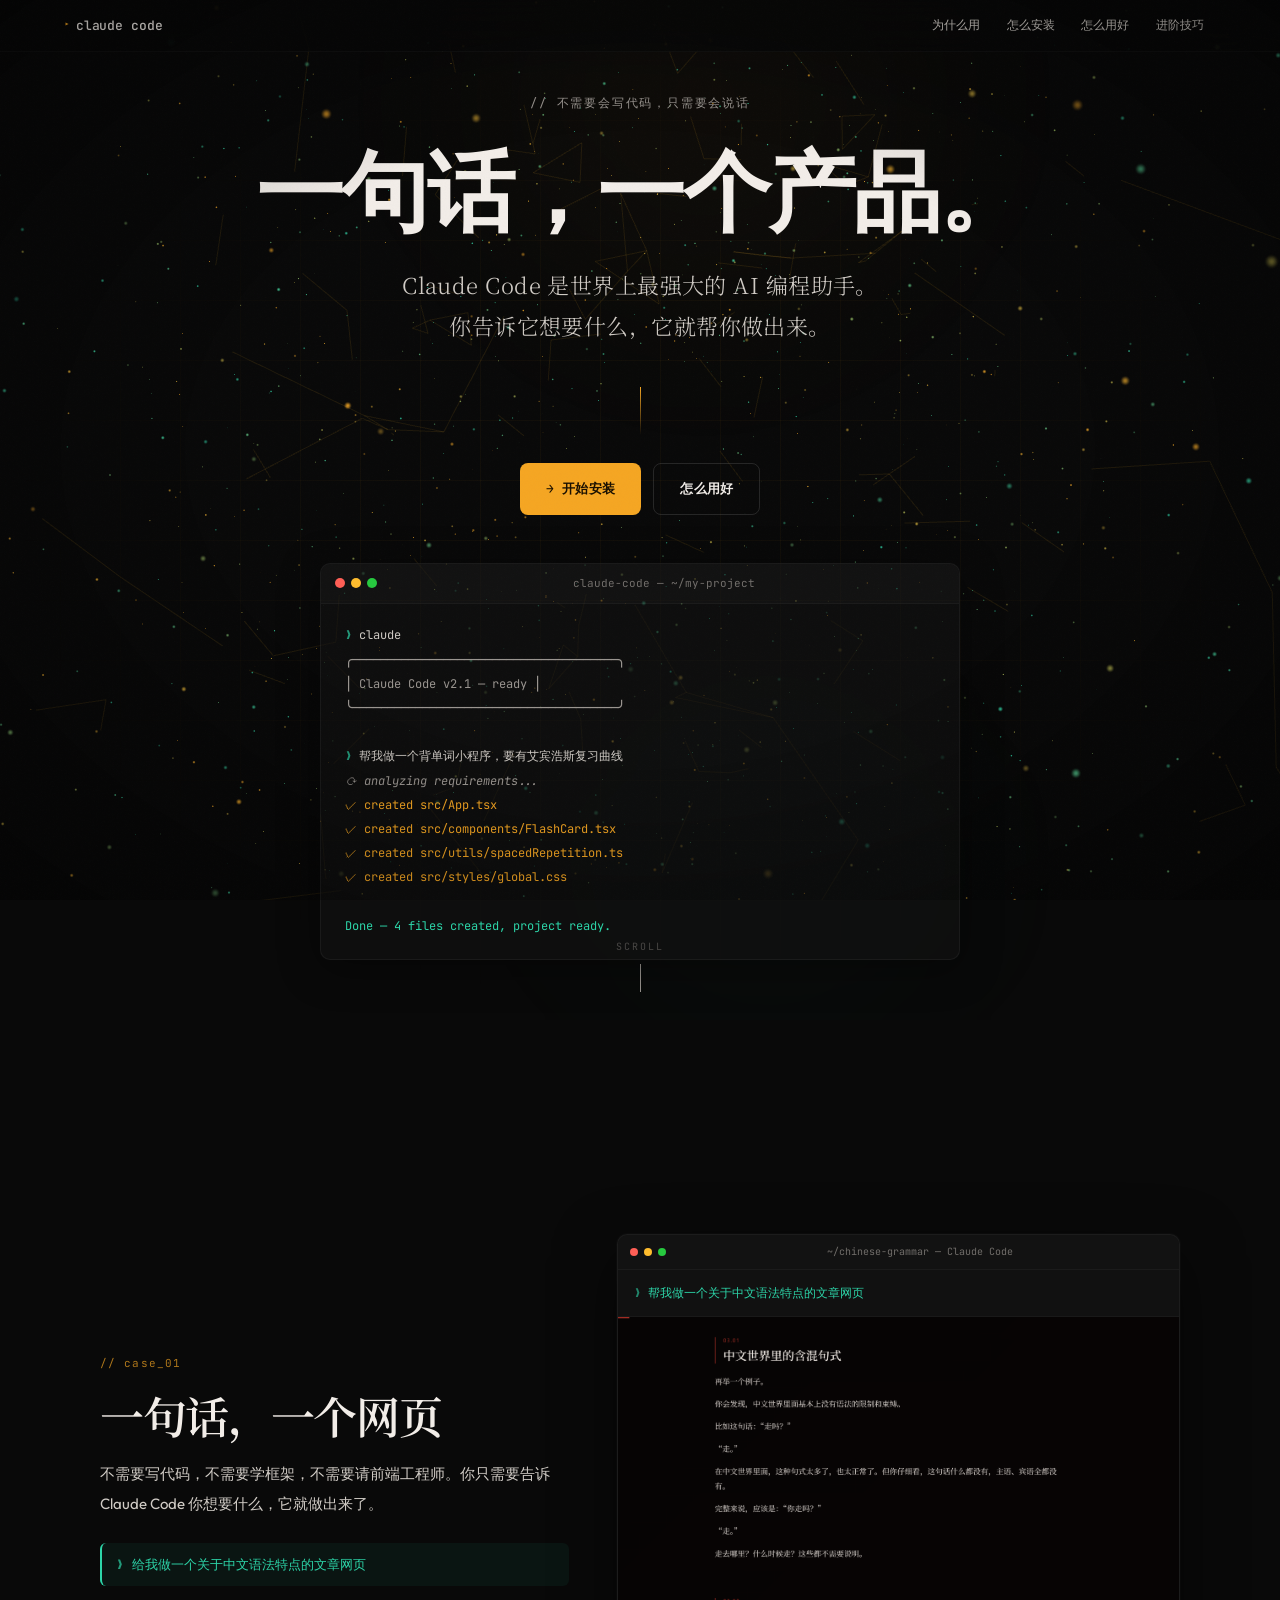
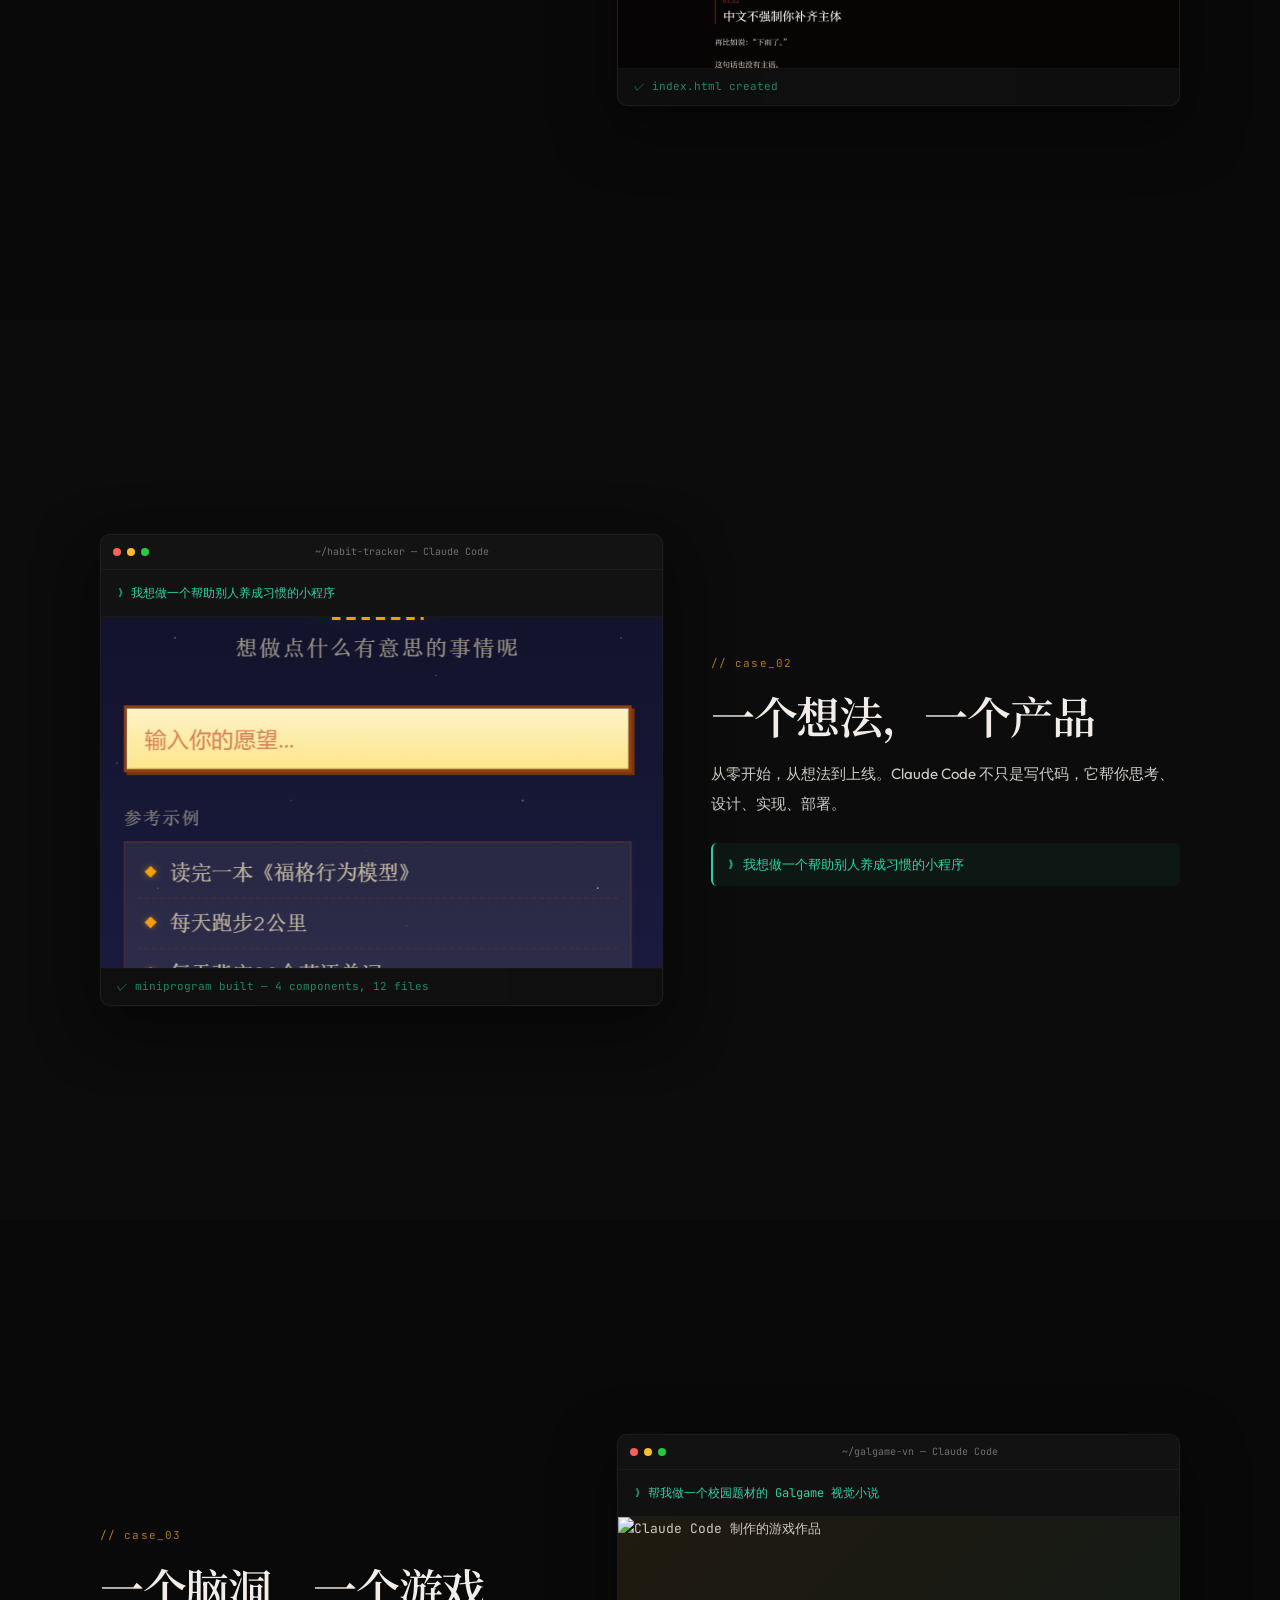
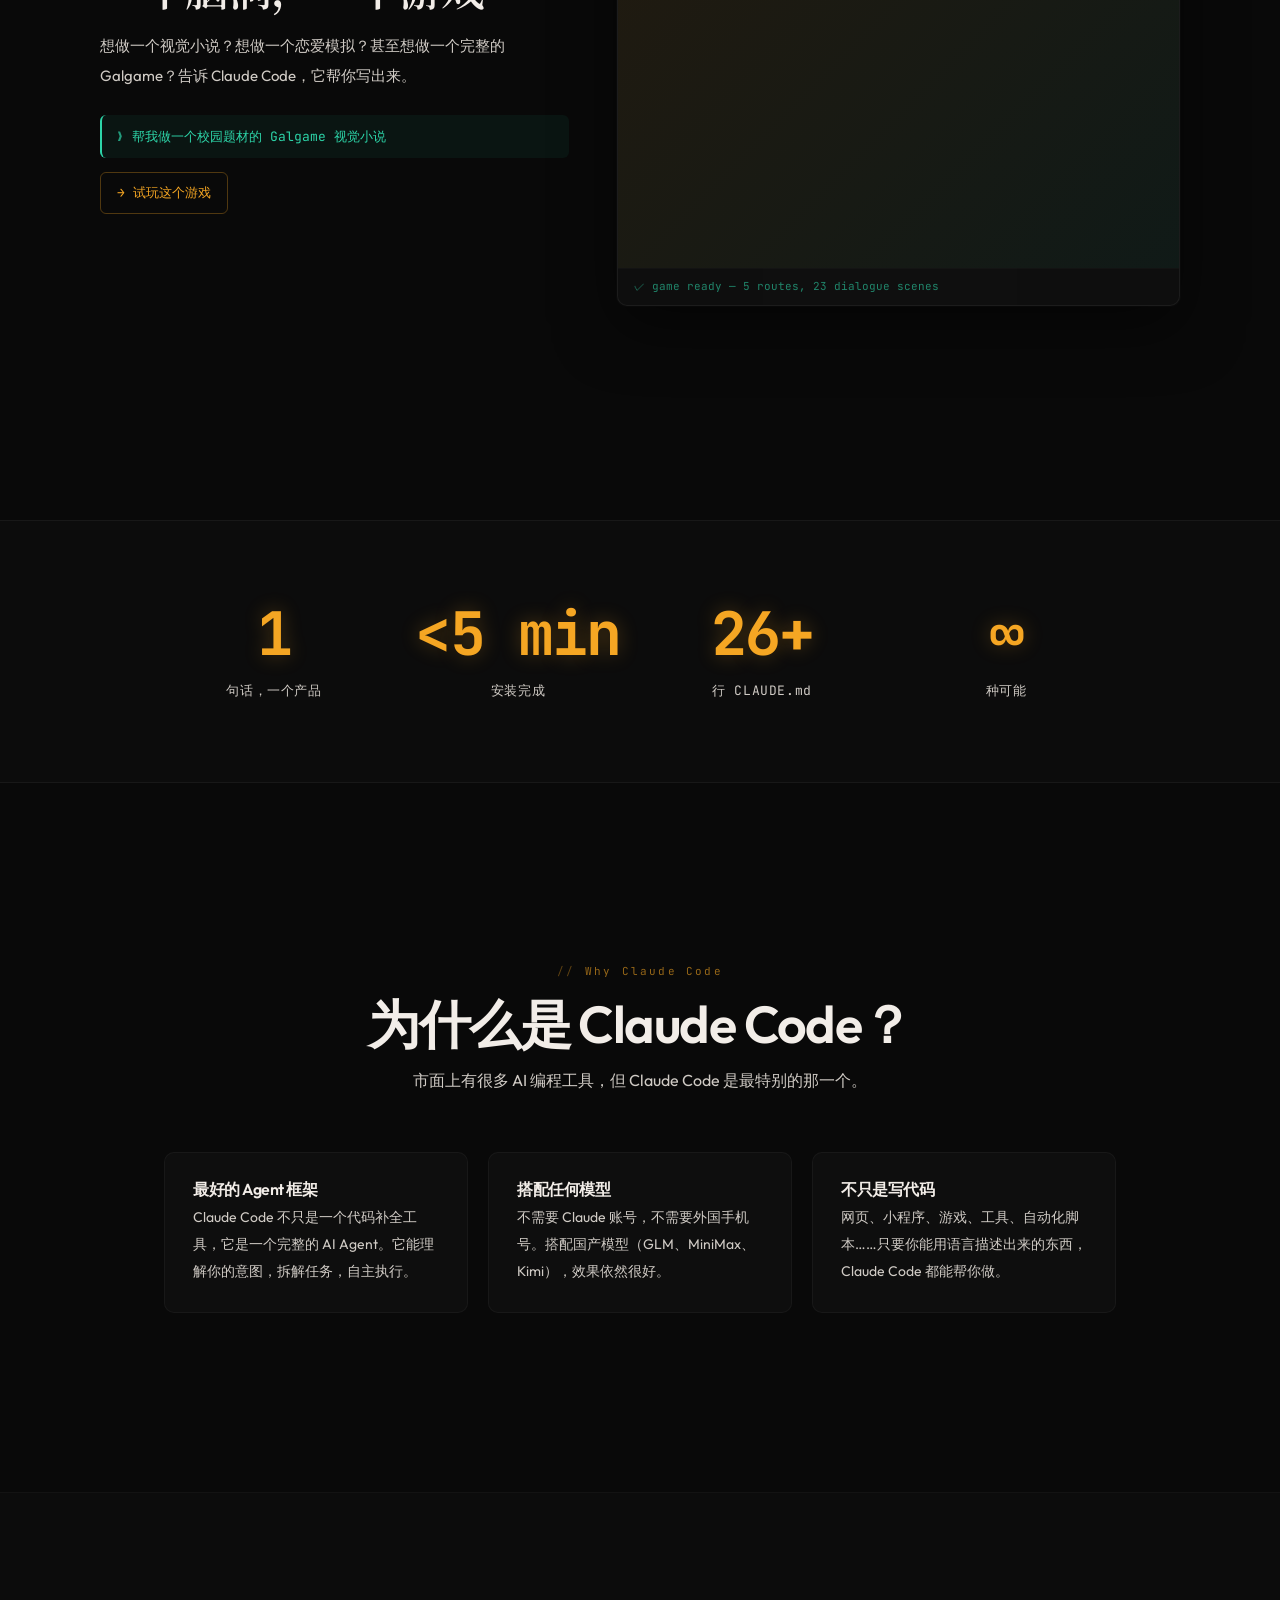
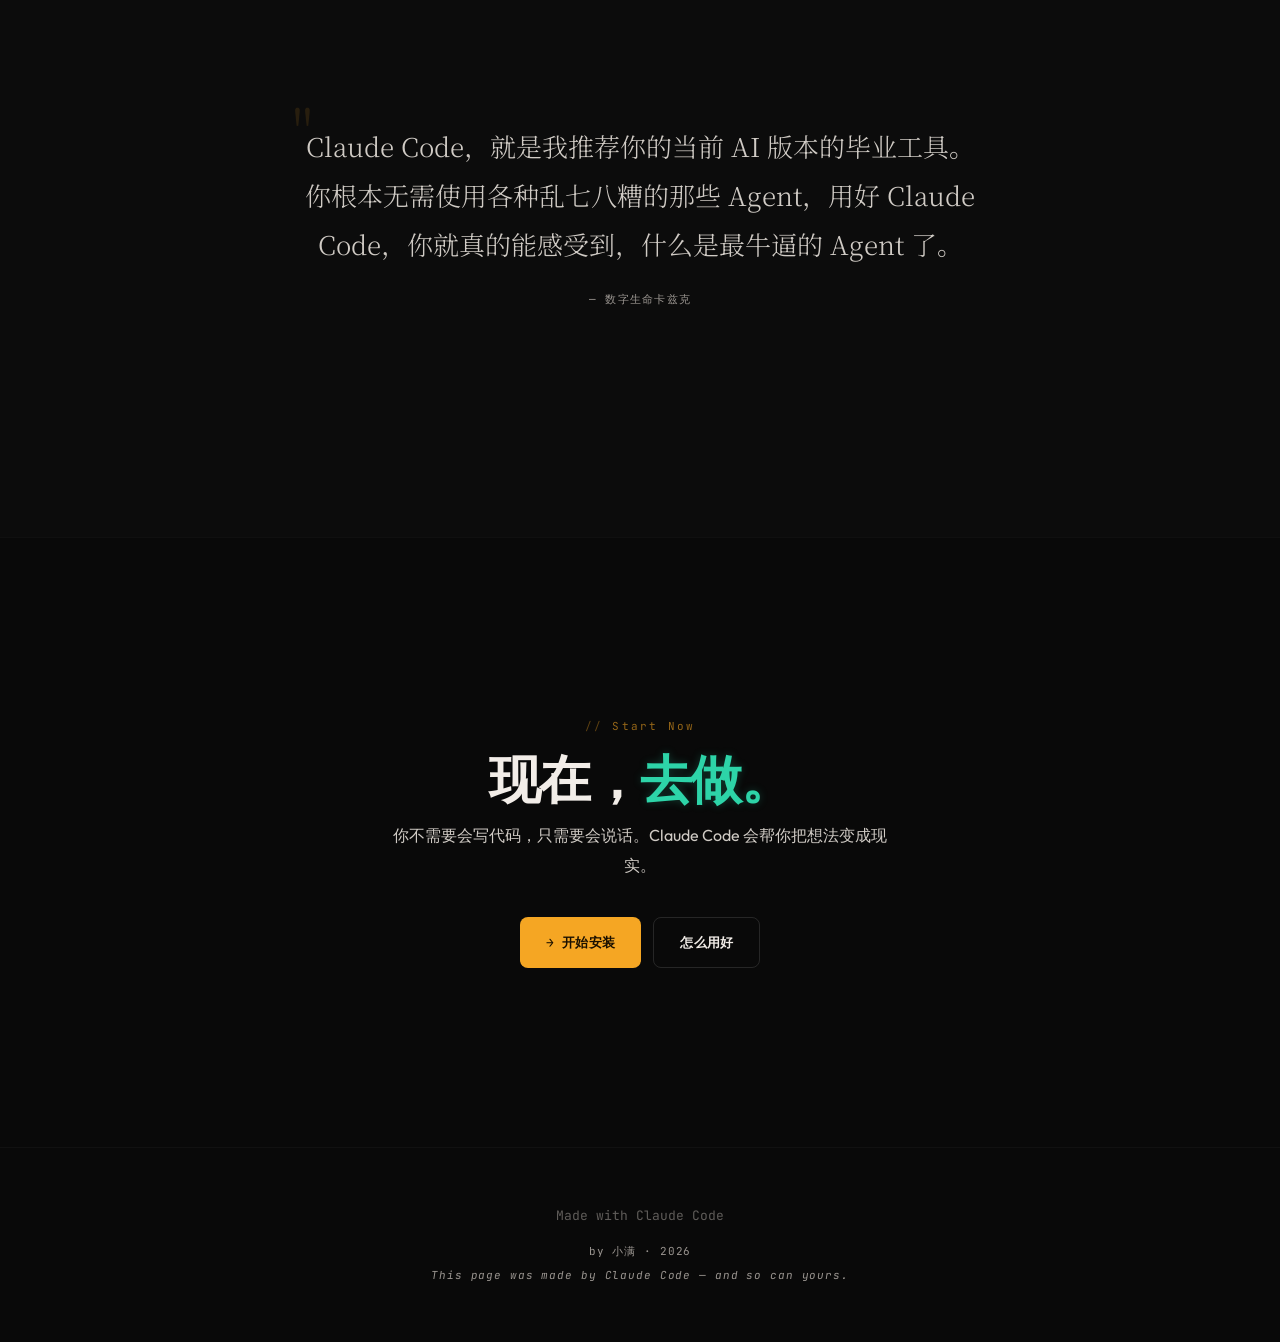
==== commit 70230ac2: "perf:  Three.js 改为 defer 加载，不阻塞页面渲染" ====
--- a/index.html
+++ b/index.html
@@ -234,8 +234,8 @@
   <p class="footer-line en">This page was made by Claude Code — and so can yours.</p>
 </footer>
 
-<script src="three.min.js"></script>
-<script src="particles.js"></script>
+<script defer src="three.min.js"></script>
+<script defer src="particles.js"></script>
 <script src="shared.js"></script>
 <script>
 // Hero terminal simulation
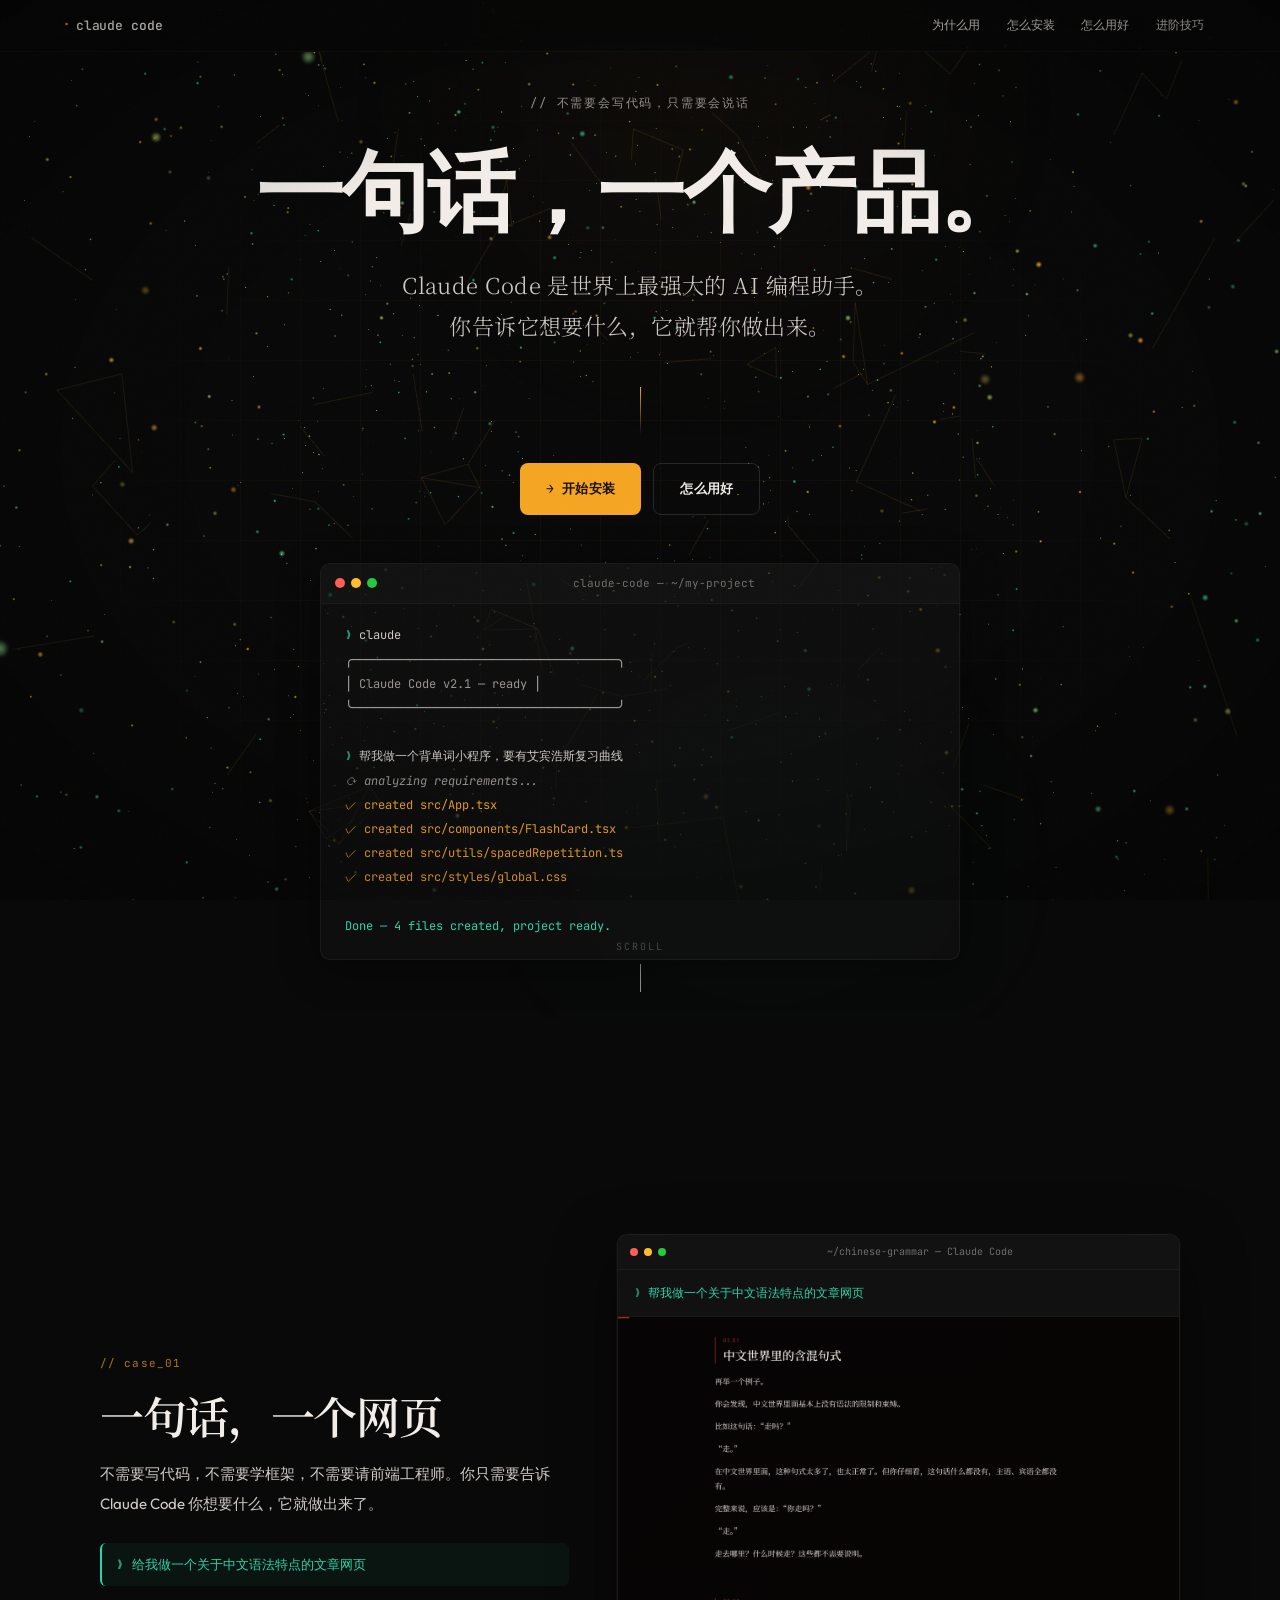
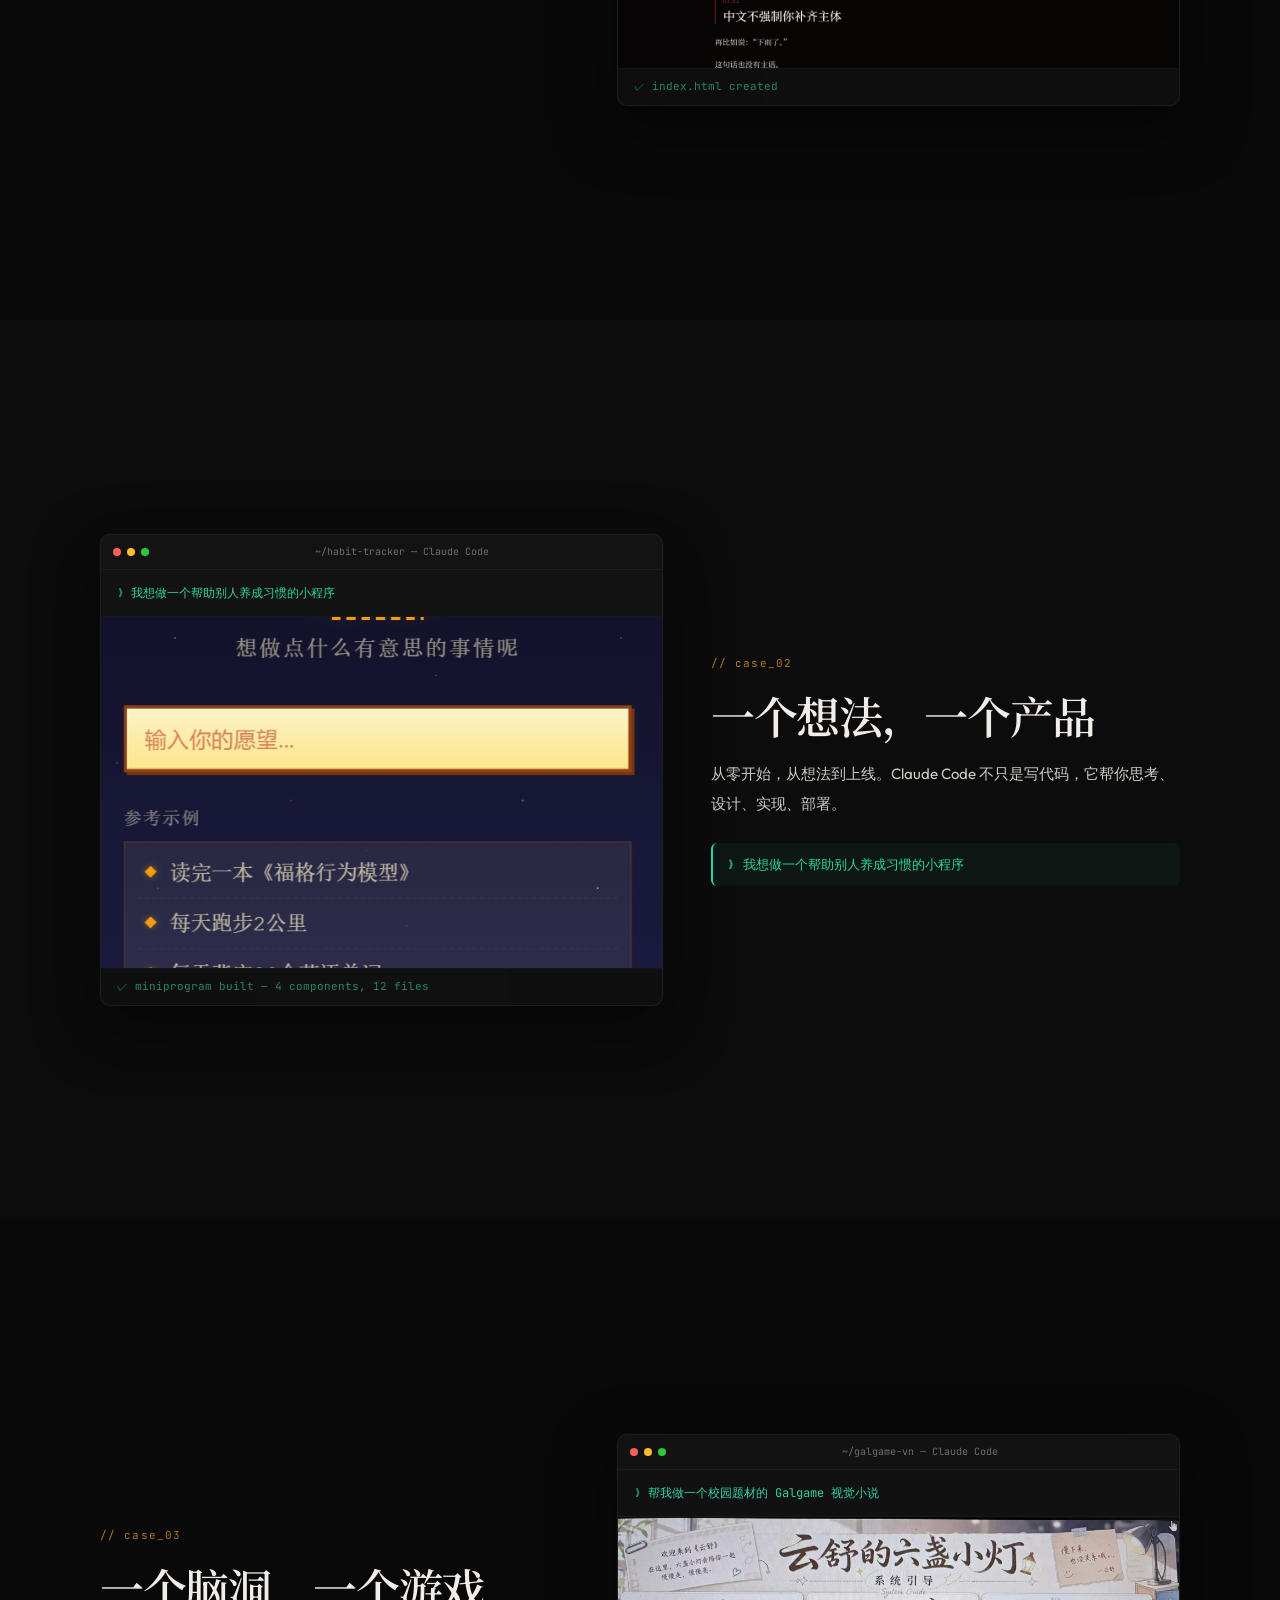
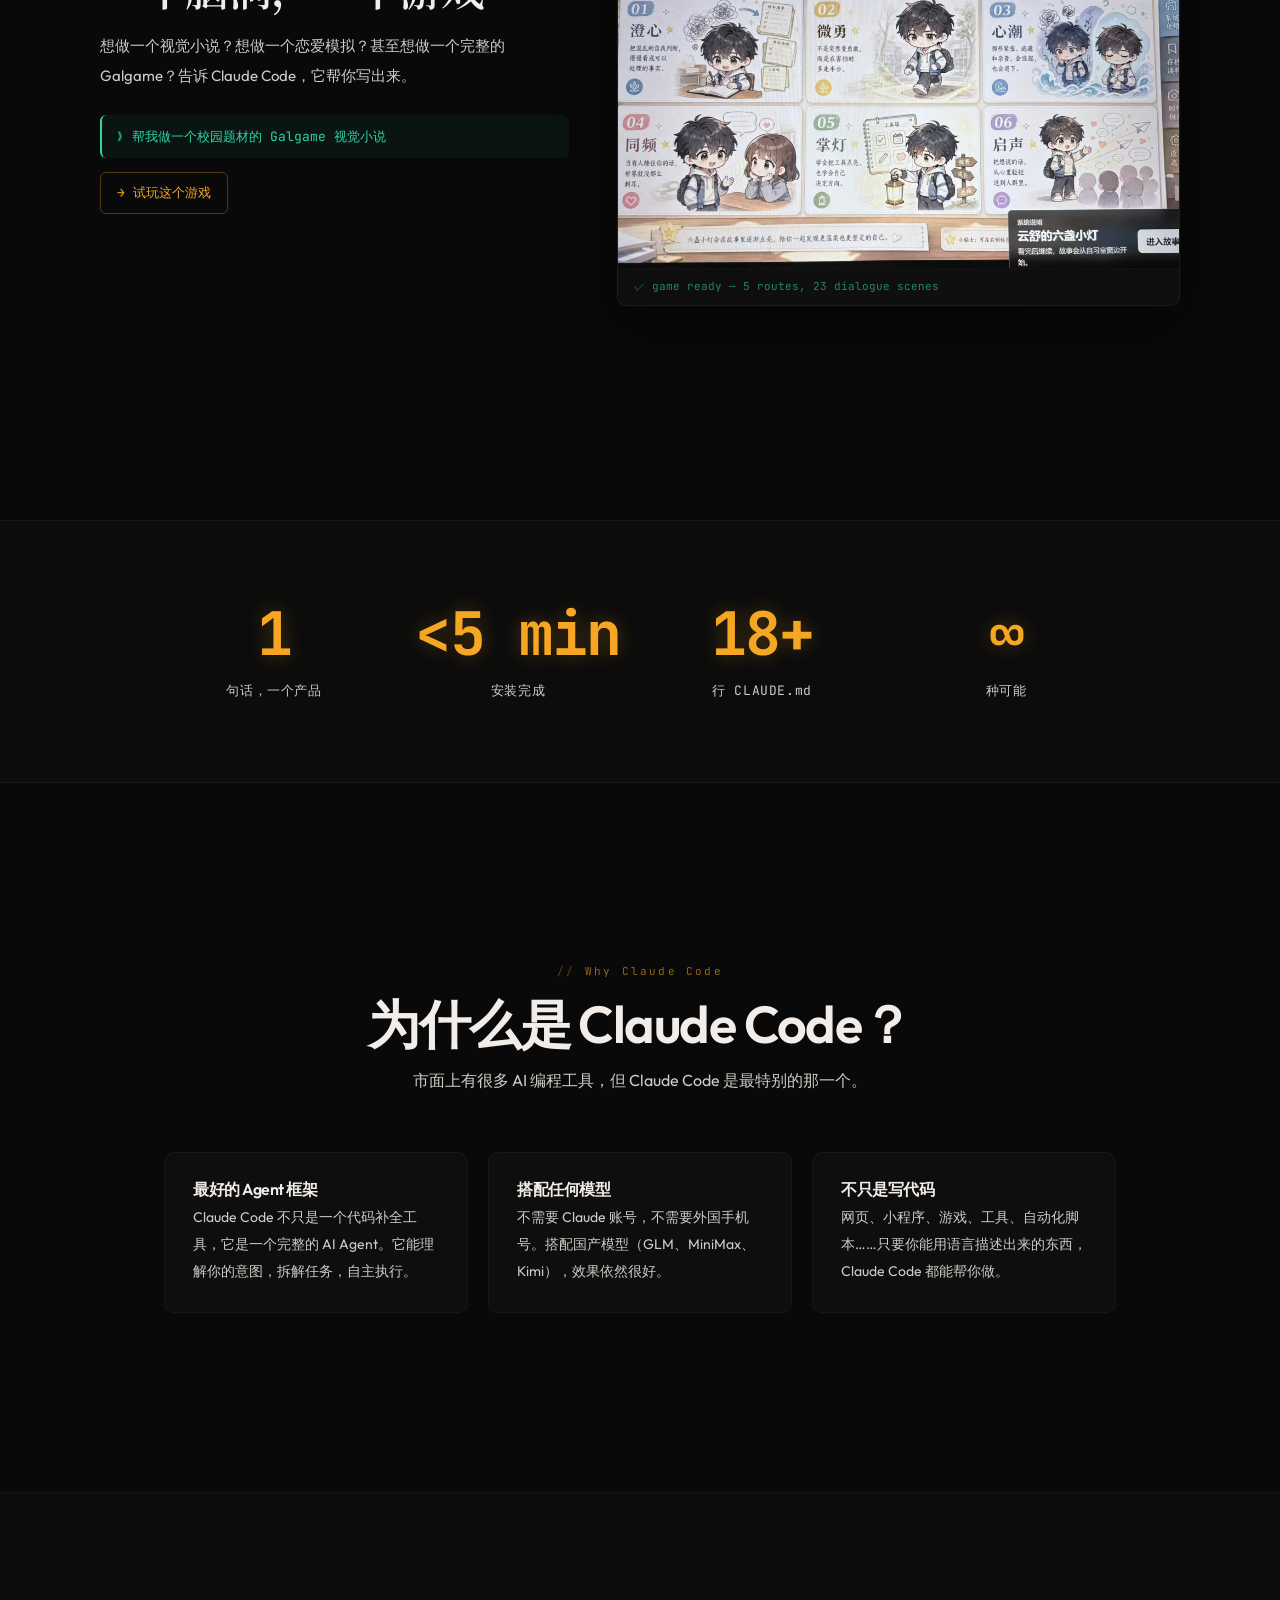
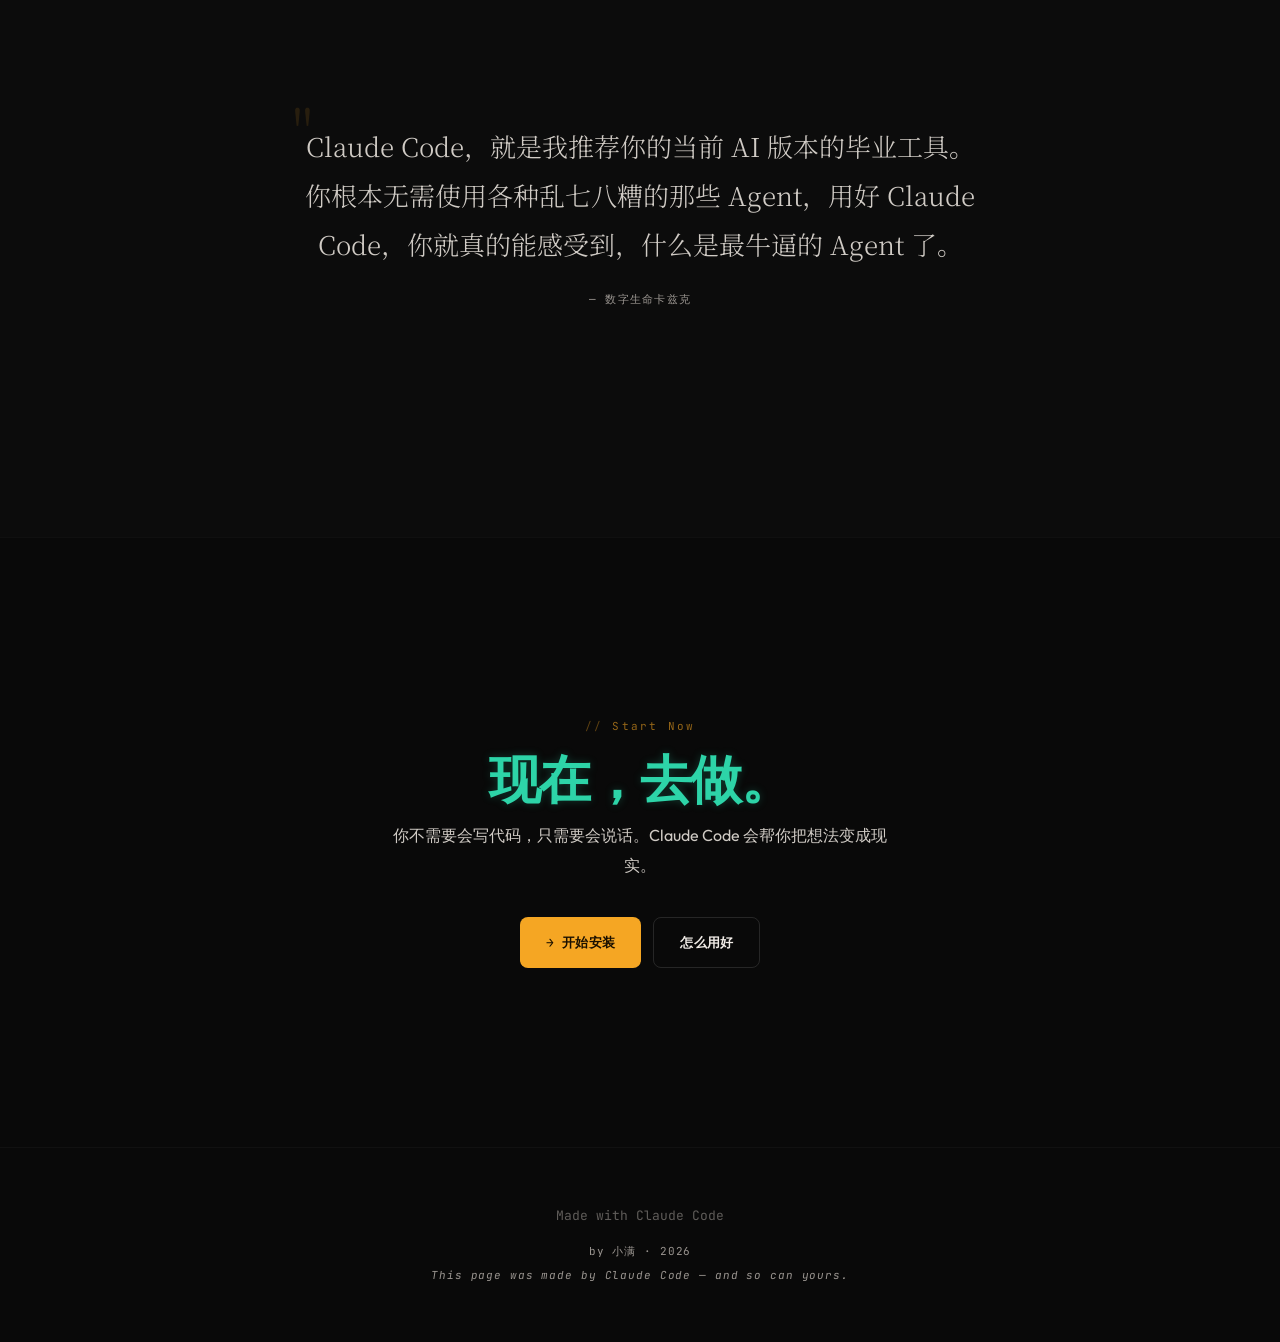
==== commit 9d2ae7c4: "fix: 替换 5MB game.png 为 391KB game.jpg，Three.js 改本地加载 + defer 优化" ====
--- a/index.html
+++ b/index.html
@@ -141,7 +141,7 @@
           <div class="terminal-body">
             <div class="showcase-cmd">帮我做一个校园题材的 Galgame 视觉小说</div>
             <div class="showcase-img">
-              <img src="images/showcase/game.png" alt="Claude Code 制作的游戏作品">
+              <img src="images/showcase/game.jpg" alt="Claude Code 制作的游戏作品">
             </div>
           </div>
           <div class="terminal-status">✓ game ready — 5 routes, 23 dialogue scenes</div>
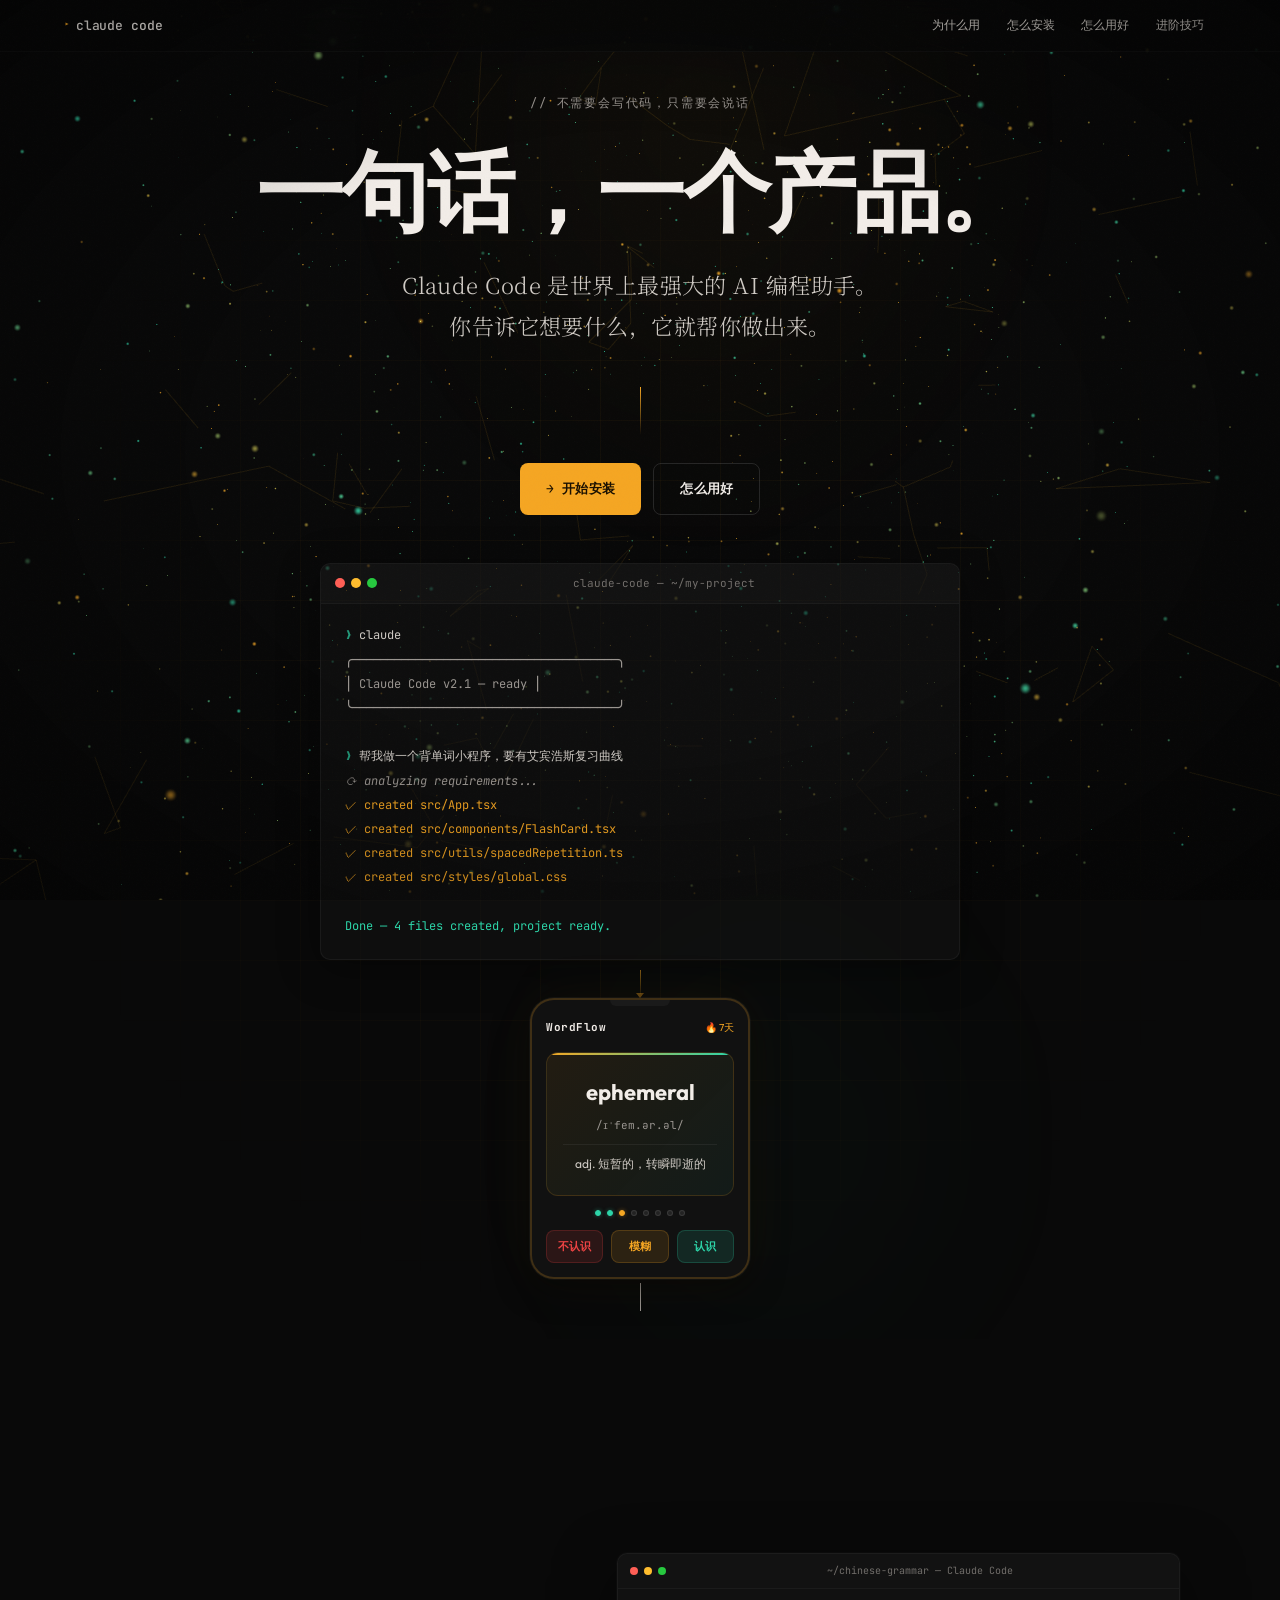
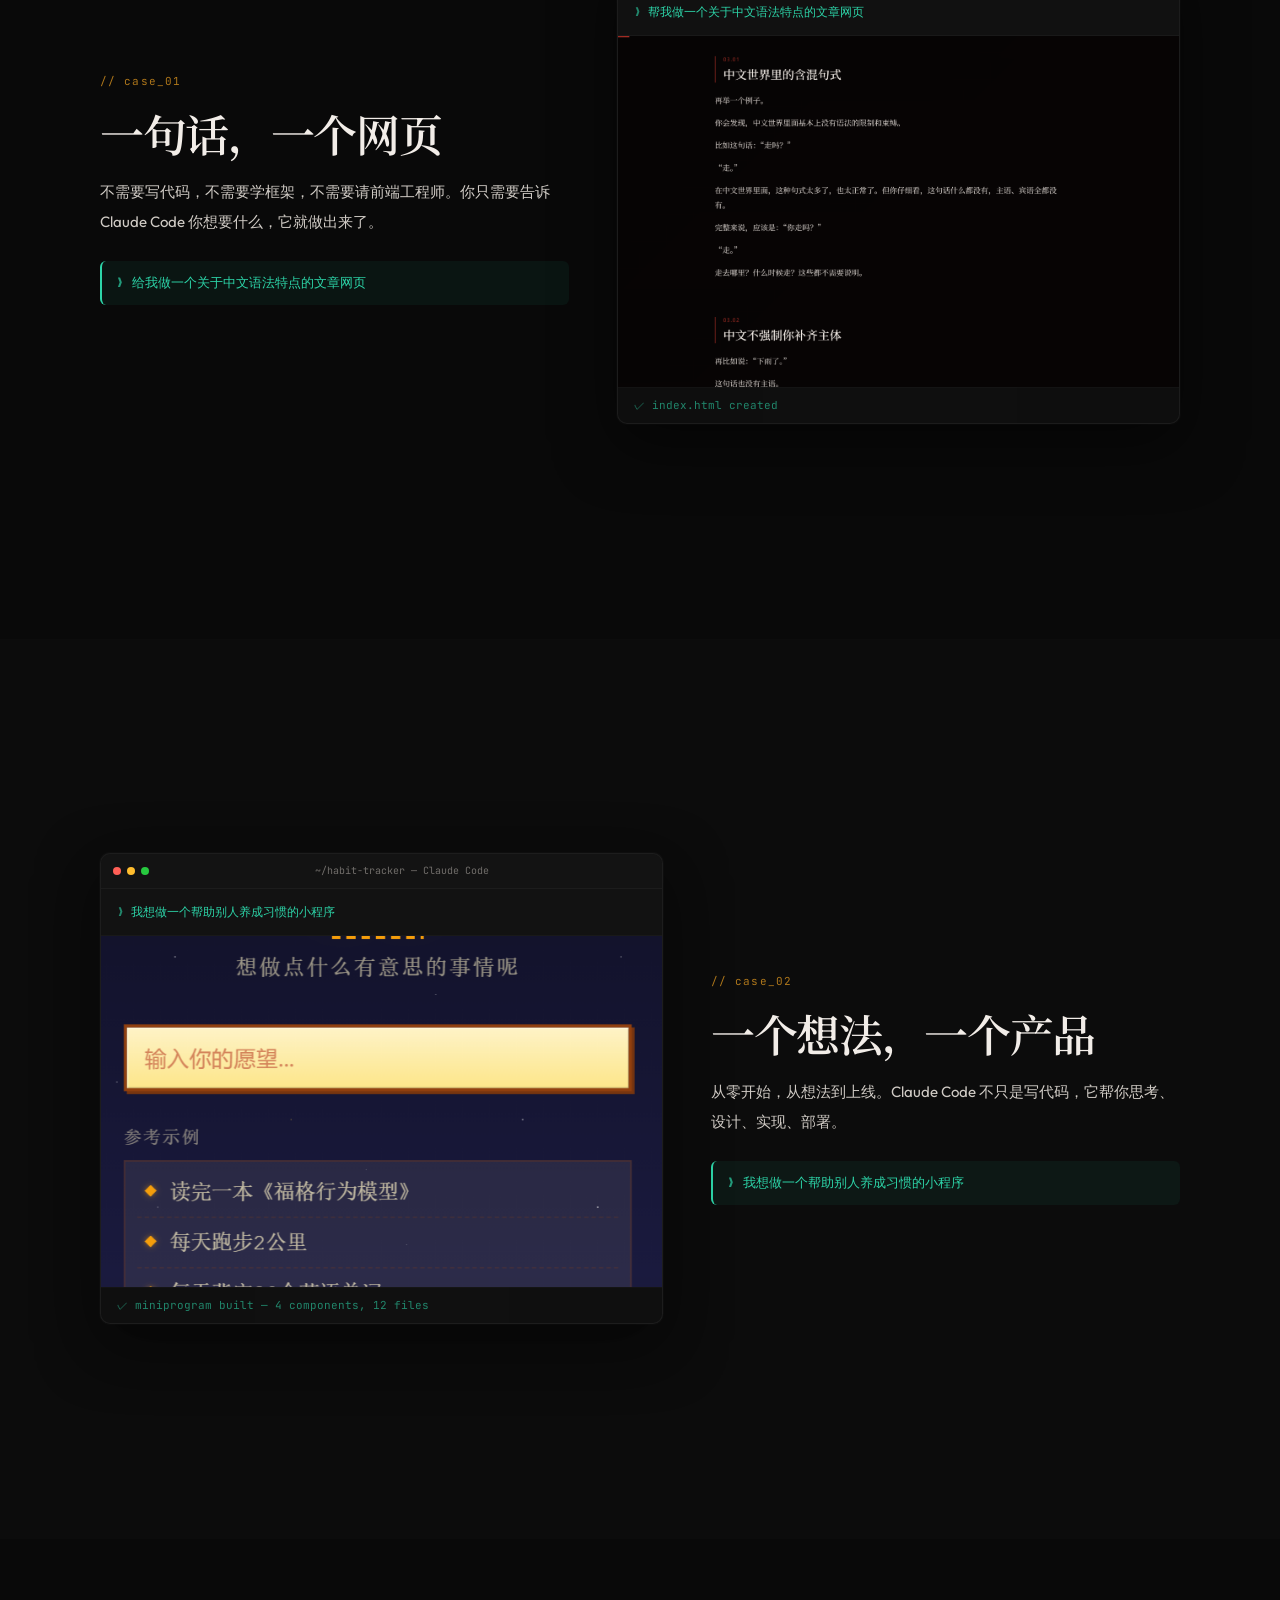
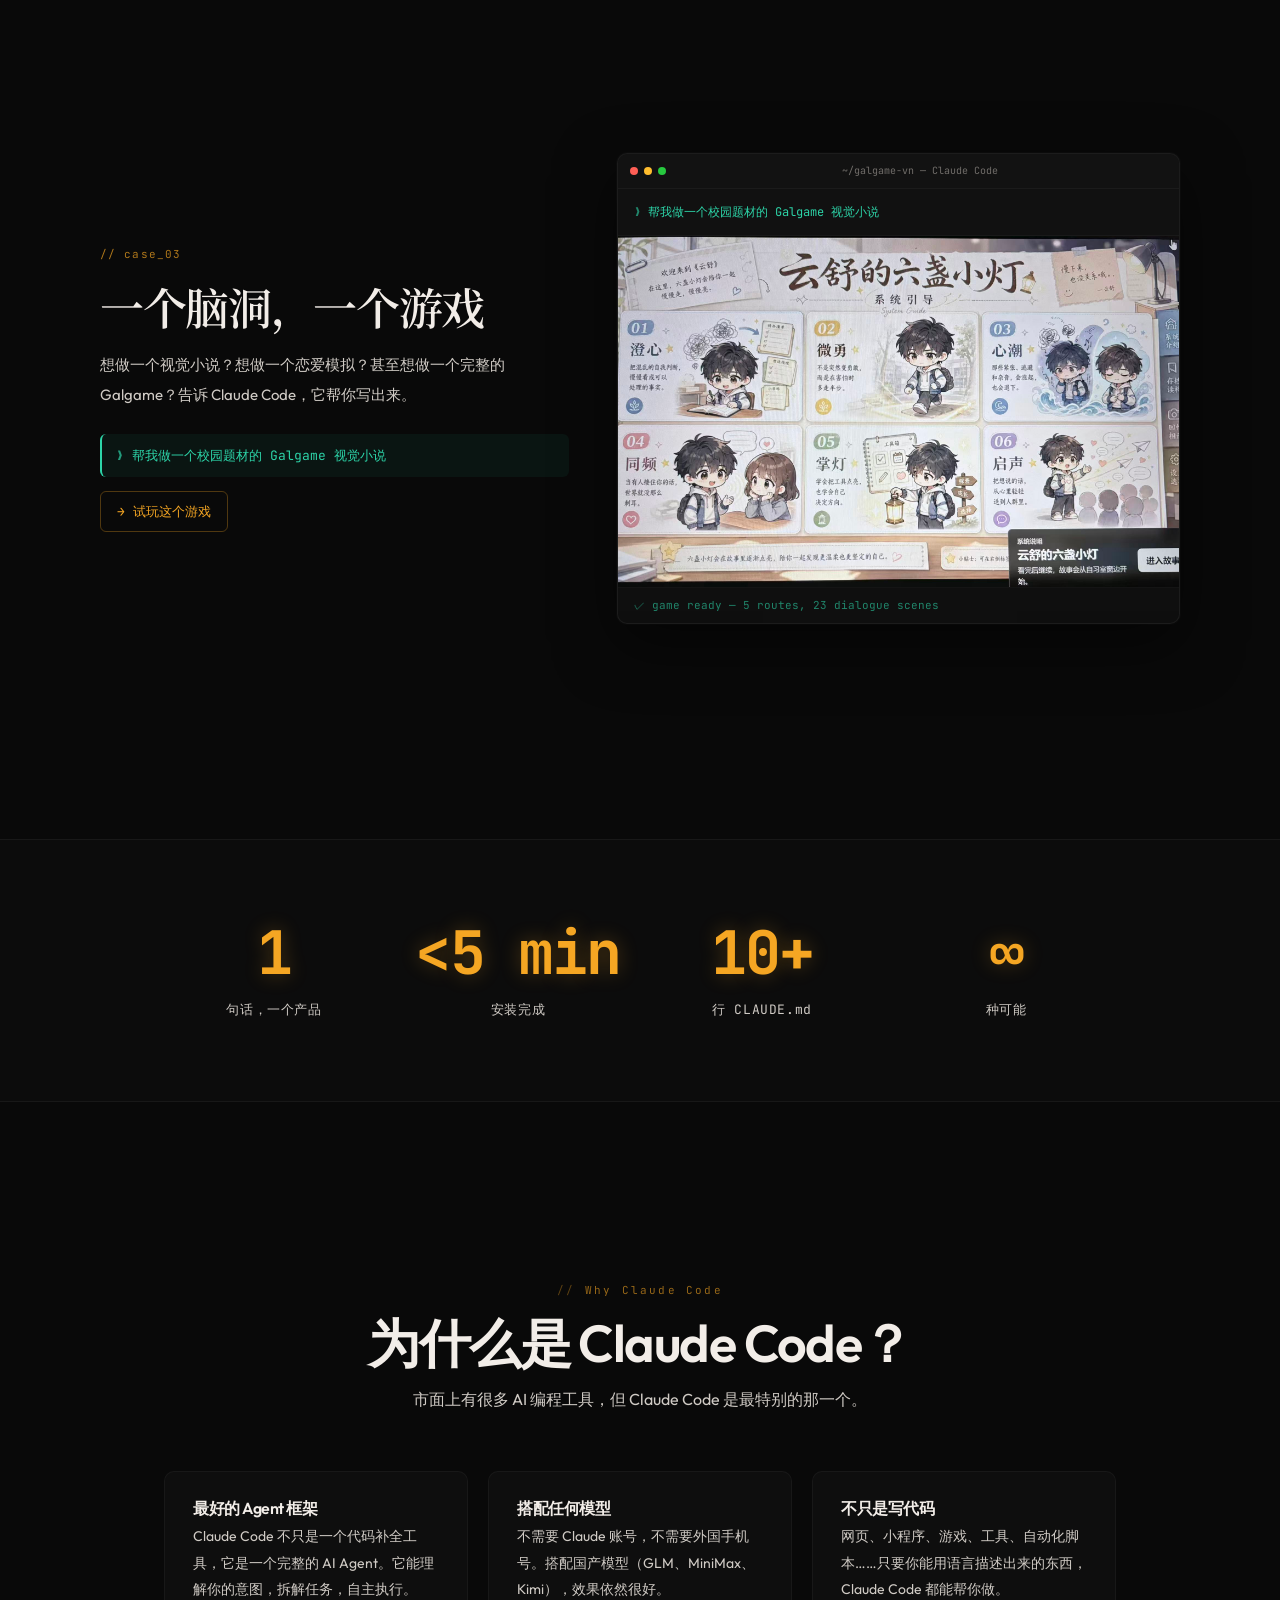
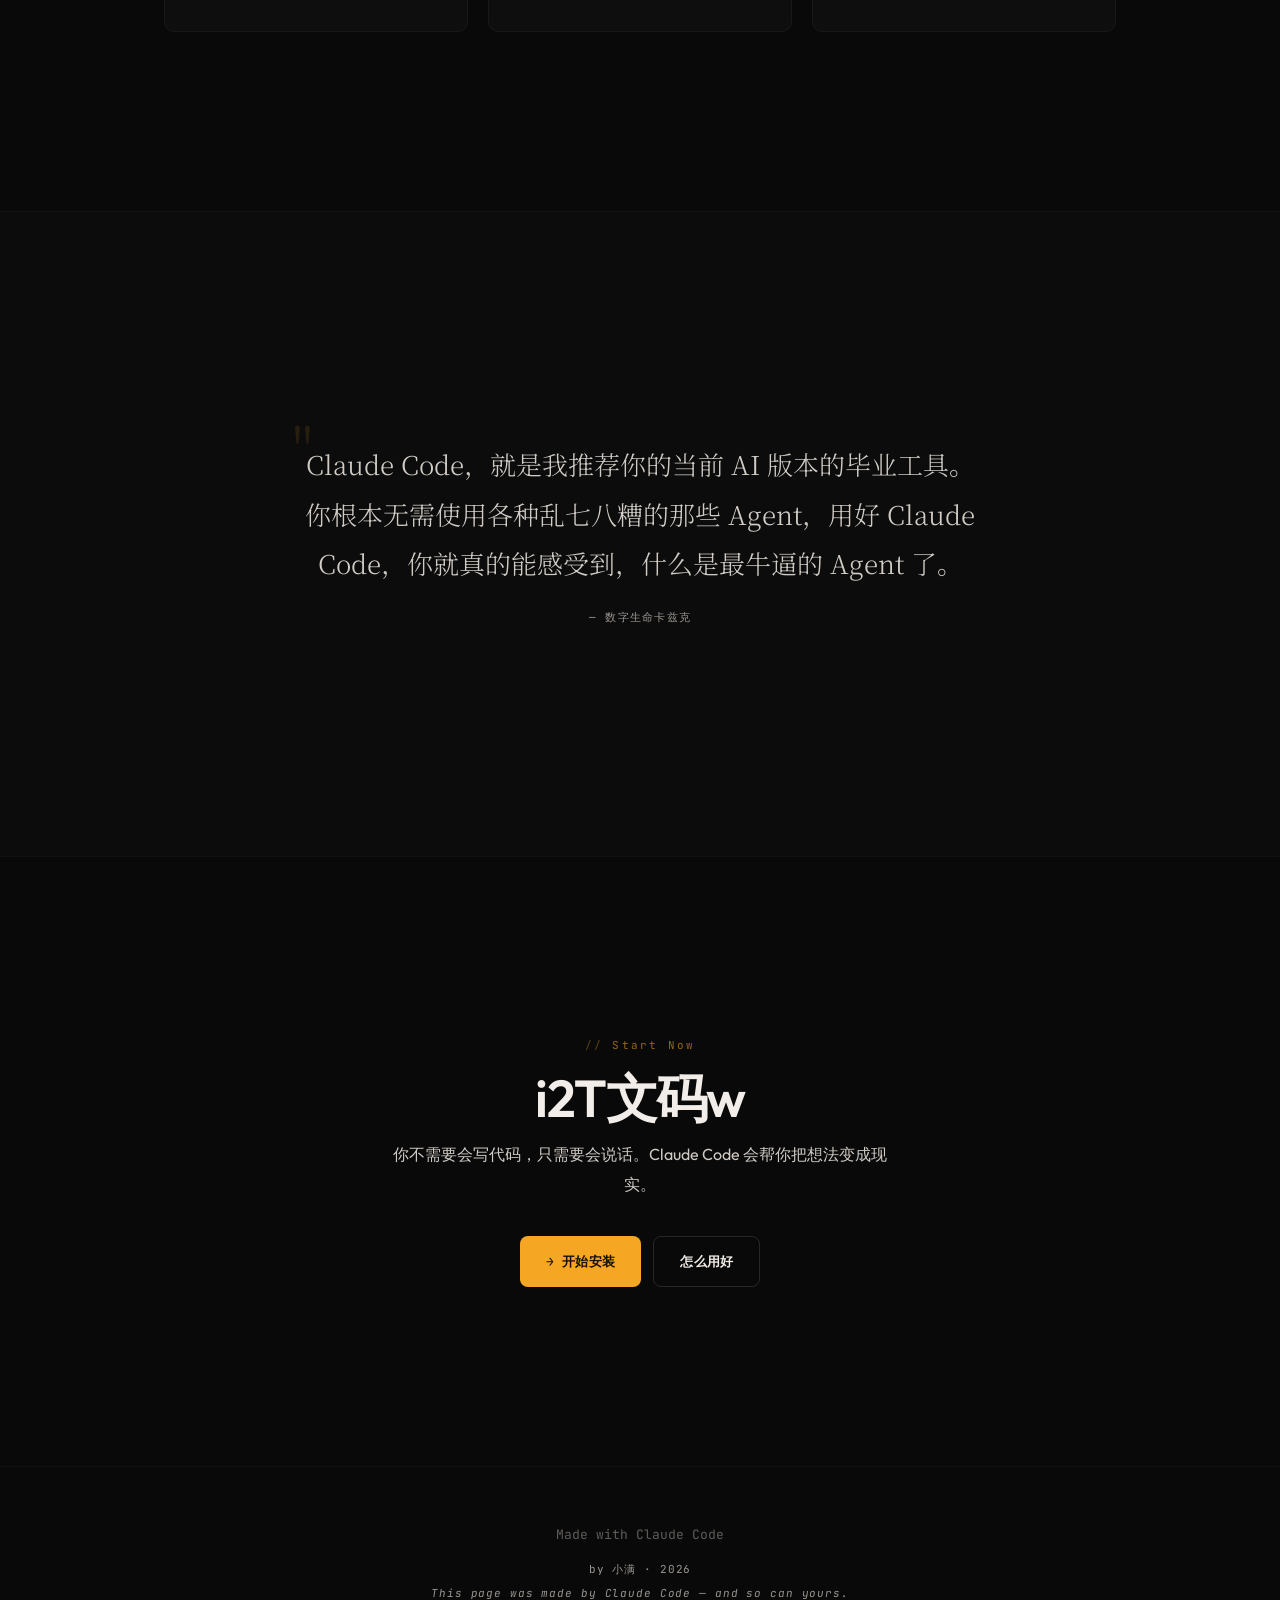
==== commit cdc6de4c: "feat: Hero 终端演示增加手机产品预览卡片 终端打字动画结束后滑入手机样式单词卡界面，补全 prompt → 过程 → 结果 的叙事链。" ====
--- a/index.html
+++ b/index.html
@@ -57,6 +57,44 @@
           <!-- Lines injected by JS -->
         </div>
       </div>
+
+      <!-- Product Preview — appears after terminal finishes -->
+      <div class="term-result" id="term-result">
+        <div class="term-result-arrow"></div>
+        <div class="term-result-phone">
+          <div class="phone-notch"></div>
+          <div class="phone-screen">
+            <div class="app-bar">
+              <span class="app-bar-title">WordFlow</span>
+              <span class="app-bar-streak">🔥 7天</span>
+            </div>
+            <div class="flashcard-scene">
+              <div class="flashcard">
+                <div class="flashcard-front">
+                  <div class="flashcard-word">ephemeral</div>
+                  <div class="flashcard-phonetic">/ɪˈfem.ər.əl/</div>
+                  <div class="flashcard-hint">adj. 短暂的，转瞬即逝的</div>
+                </div>
+              </div>
+            </div>
+            <div class="review-bar">
+              <div class="review-dot done"></div>
+              <div class="review-dot done"></div>
+              <div class="review-dot active"></div>
+              <div class="review-dot"></div>
+              <div class="review-dot"></div>
+              <div class="review-dot"></div>
+              <div class="review-dot"></div>
+              <div class="review-dot"></div>
+            </div>
+            <div class="app-actions">
+              <button class="app-btn btn-hard">不认识</button>
+              <button class="app-btn btn-ok">模糊</button>
+              <button class="app-btn btn-easy">认识</button>
+            </div>
+          </div>
+        </div>
+      </div>
     </div>
   </div>
   <div class="scroll-hint">SCROLL</div>
@@ -297,6 +335,10 @@
   }
 
   setTimeout(addLine, 1800);
+
+  // Reveal product preview after "Done" line appears (~8060ms from page load)
+  const result = document.getElementById('term-result');
+  if (result) setTimeout(() => result.classList.add('show'), 8200);
 })();
 </script>
 </body>
--- a/style.css
+++ b/style.css
@@ -1217,6 +1217,188 @@
 .hero-terminal .t-line.show {
   opacity: 1;
   transform: translateY(0);
+}
+
+/* ============================================================
+   TERM RESULT — product preview after terminal
+   ============================================================ */
+.term-result {
+  opacity: 0;
+  transform: translateY(20px);
+  transition: opacity 0.6s var(--ease-out), transform 0.6s var(--ease-out);
+  display: flex;
+  flex-direction: column;
+  align-items: center;
+  margin-top: 10px;
+}
+.term-result.show {
+  opacity: 1;
+  transform: translateY(0);
+}
+
+/* Arrow connector */
+.term-result-arrow {
+  width: 1px;
+  height: 24px;
+  background: linear-gradient(to bottom, rgba(245,166,35,0.5), rgba(245,166,35,0.1));
+  margin-bottom: 4px;
+  position: relative;
+}
+.term-result-arrow::after {
+  content: '';
+  position: absolute;
+  bottom: -4px;
+  left: 50%;
+  transform: translateX(-50%);
+  border-left: 4px solid transparent;
+  border-right: 4px solid transparent;
+  border-top: 5px solid rgba(245,166,35,0.4);
+}
+
+/* Phone frame */
+.term-result-phone {
+  width: 220px;
+  border-radius: 24px;
+  border: 2px solid rgba(245,166,35,0.2);
+  background: #111;
+  overflow: hidden;
+  box-shadow:
+    0 0 0 1px rgba(255,255,255,0.04),
+    0 8px 32px rgba(0,0,0,0.5),
+    0 0 60px rgba(245,166,35,0.06);
+  position: relative;
+}
+
+.phone-notch {
+  width: 60px;
+  height: 6px;
+  background: #1a1a1a;
+  border-radius: 0 0 6px 6px;
+  margin: 0 auto;
+  position: relative;
+  z-index: 1;
+}
+
+/* App screen */
+.phone-screen {
+  padding: 12px 14px 14px;
+}
+
+.app-bar {
+  display: flex;
+  justify-content: space-between;
+  align-items: center;
+  margin-bottom: 14px;
+}
+.app-bar-title {
+  font-family: var(--ff-mono);
+  font-size: 11px;
+  font-weight: 700;
+  color: var(--ink);
+  letter-spacing: 0.05em;
+}
+.app-bar-streak {
+  font-size: 10px;
+  color: var(--term-amber);
+}
+
+/* Flashcard */
+.flashcard-scene {
+  perspective: 400px;
+  margin-bottom: 14px;
+}
+.flashcard {
+  background: linear-gradient(135deg, rgba(245,166,35,0.08), rgba(45,212,168,0.05));
+  border: 1px solid rgba(245,166,35,0.15);
+  border-radius: 12px;
+  padding: 20px 16px;
+  text-align: center;
+  position: relative;
+  overflow: hidden;
+}
+.flashcard::before {
+  content: '';
+  position: absolute;
+  top: -1px; left: -1px; right: -1px;
+  height: 3px;
+  background: linear-gradient(90deg, var(--term-amber), var(--term-green));
+  border-radius: 12px 12px 0 0;
+}
+.flashcard-word {
+  font-family: var(--ff-sans);
+  font-size: 22px;
+  font-weight: 700;
+  color: var(--ink);
+  margin-bottom: 4px;
+}
+.flashcard-phonetic {
+  font-family: var(--ff-mono);
+  font-size: 11px;
+  color: var(--ink-3);
+  margin-bottom: 8px;
+}
+.flashcard-hint {
+  font-size: 12px;
+  color: var(--ink-2);
+  padding-top: 8px;
+  border-top: 1px solid rgba(255,255,255,0.06);
+}
+
+/* Review progress dots */
+.review-bar {
+  display: flex;
+  justify-content: center;
+  gap: 6px;
+  margin-bottom: 14px;
+}
+.review-dot {
+  width: 6px;
+  height: 6px;
+  border-radius: 50%;
+  background: rgba(255,255,255,0.08);
+  border: 1px solid rgba(255,255,255,0.1);
+}
+.review-dot.done {
+  background: var(--term-green);
+  border-color: var(--term-green);
+  box-shadow: 0 0 4px rgba(45,212,168,0.4);
+}
+.review-dot.active {
+  background: var(--term-amber);
+  border-color: var(--term-amber);
+  box-shadow: 0 0 4px rgba(245,166,35,0.4);
+}
+
+/* App buttons */
+.app-actions {
+  display: flex;
+  gap: 8px;
+}
+.app-btn {
+  flex: 1;
+  padding: 8px 0;
+  border-radius: 8px;
+  border: none;
+  font-family: var(--ff-sans);
+  font-size: 11px;
+  font-weight: 600;
+  cursor: none !important;
+  transition: transform 0.15s;
+}
+.btn-hard {
+  background: rgba(239,68,68,0.12);
+  color: #EF4444;
+  border: 1px solid rgba(239,68,68,0.2);
+}
+.btn-ok {
+  background: rgba(245,166,35,0.12);
+  color: var(--term-amber);
+  border: 1px solid rgba(245,166,35,0.2);
+}
+.btn-easy {
+  background: rgba(45,212,168,0.12);
+  color: var(--term-green);
+  border: 1px solid rgba(45,212,168,0.2);
 }
 
 /* ============================================================
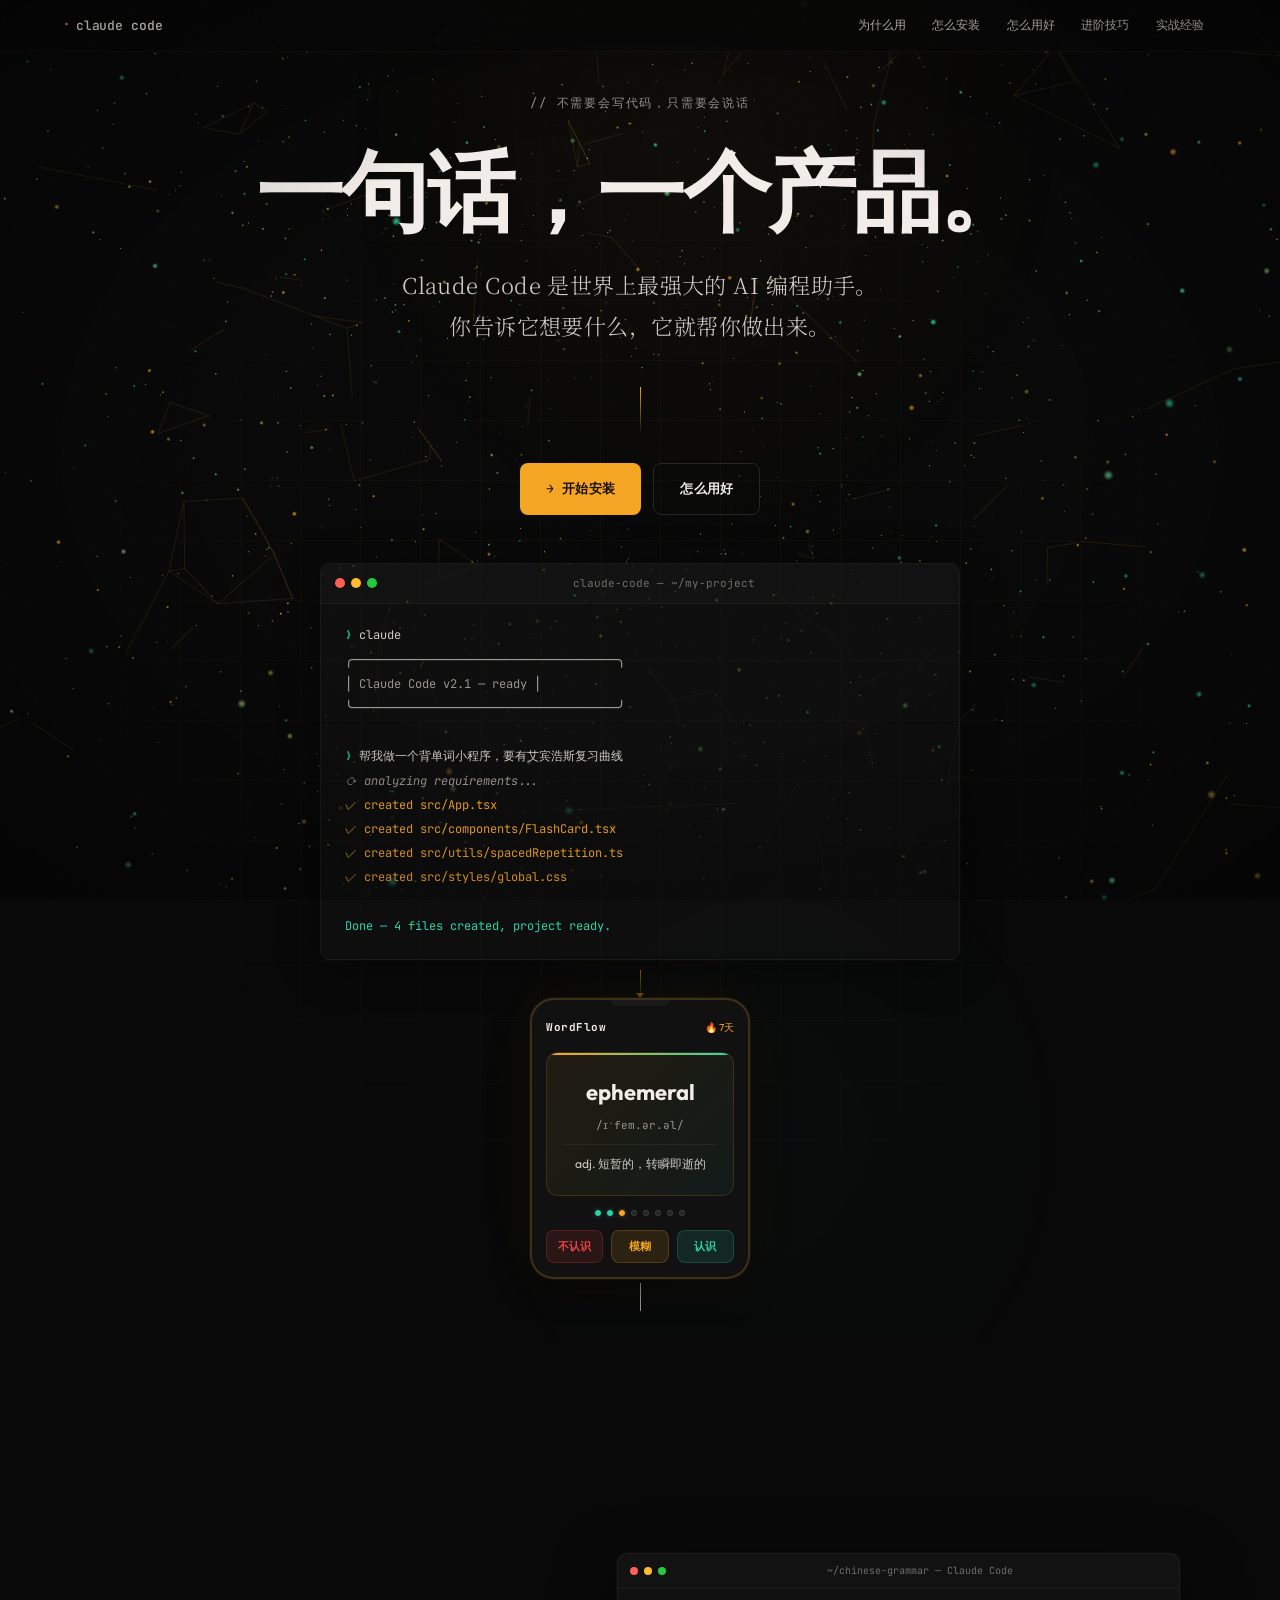
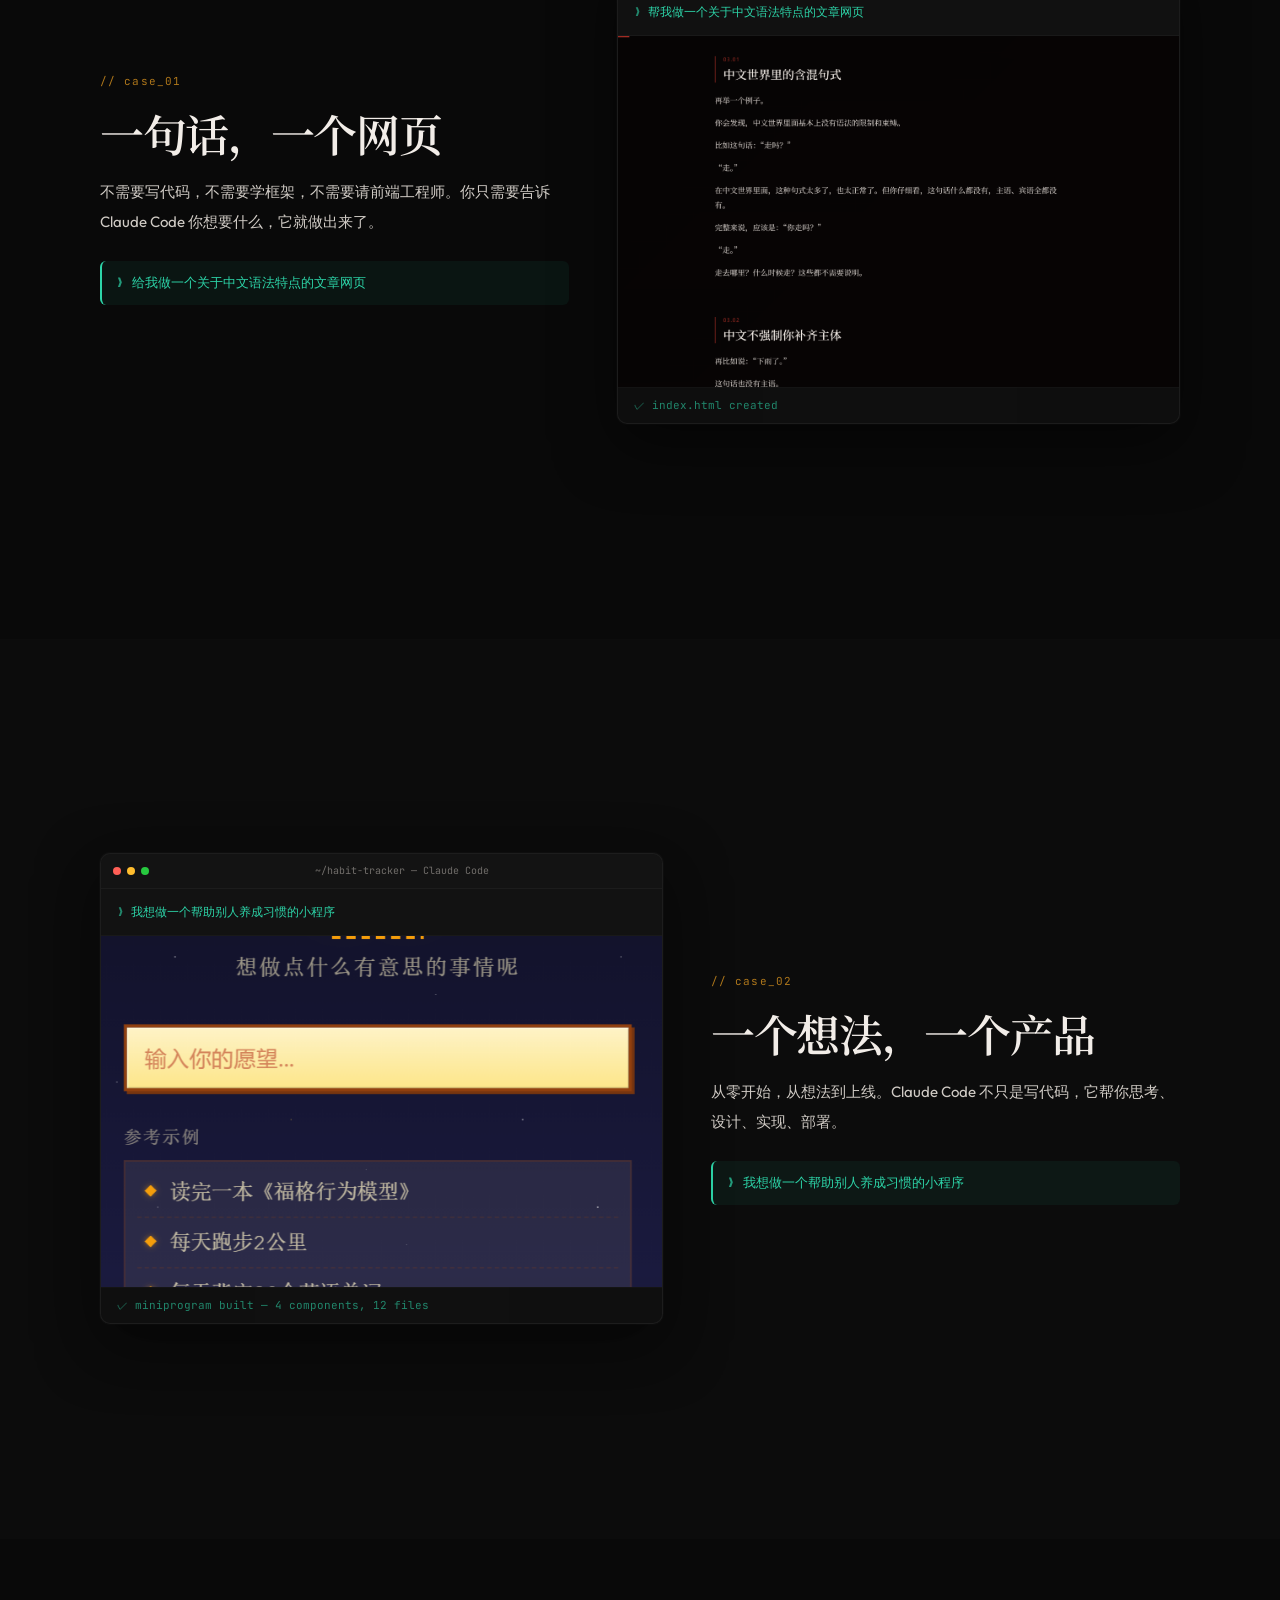
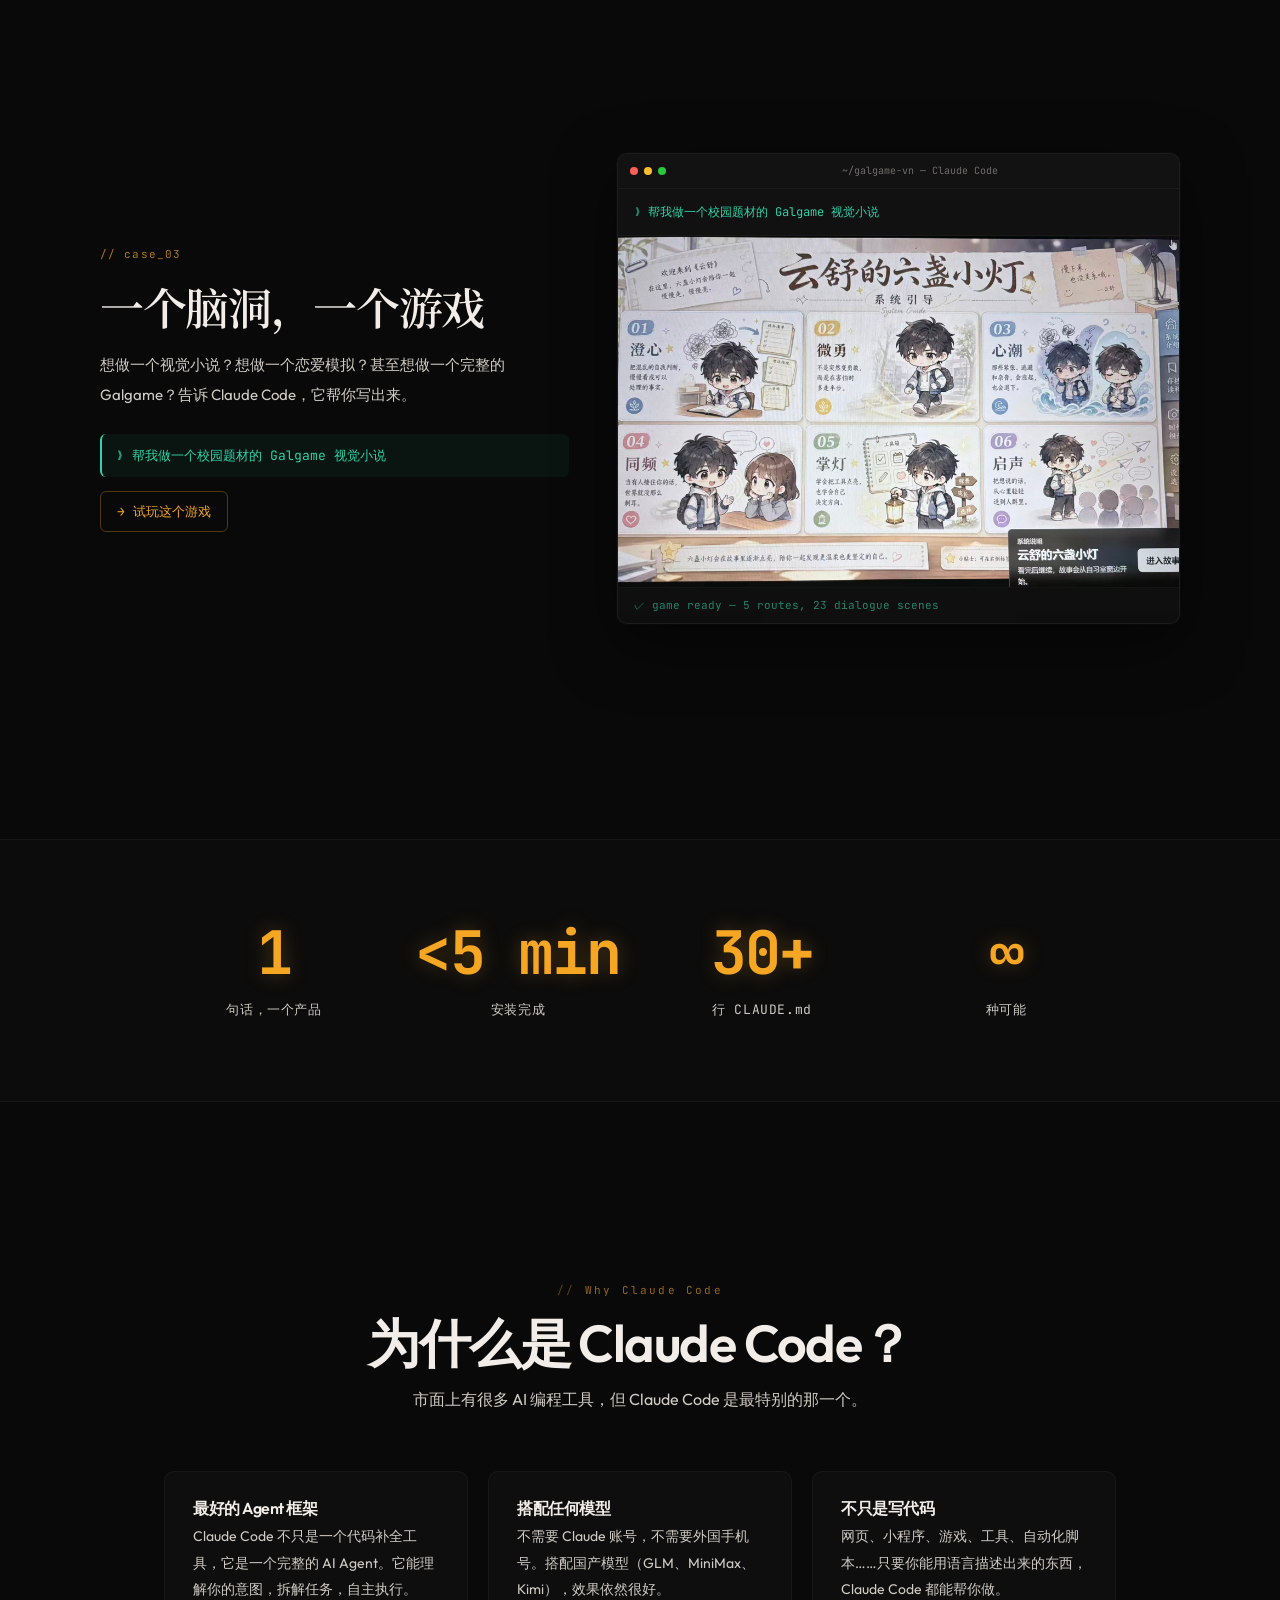
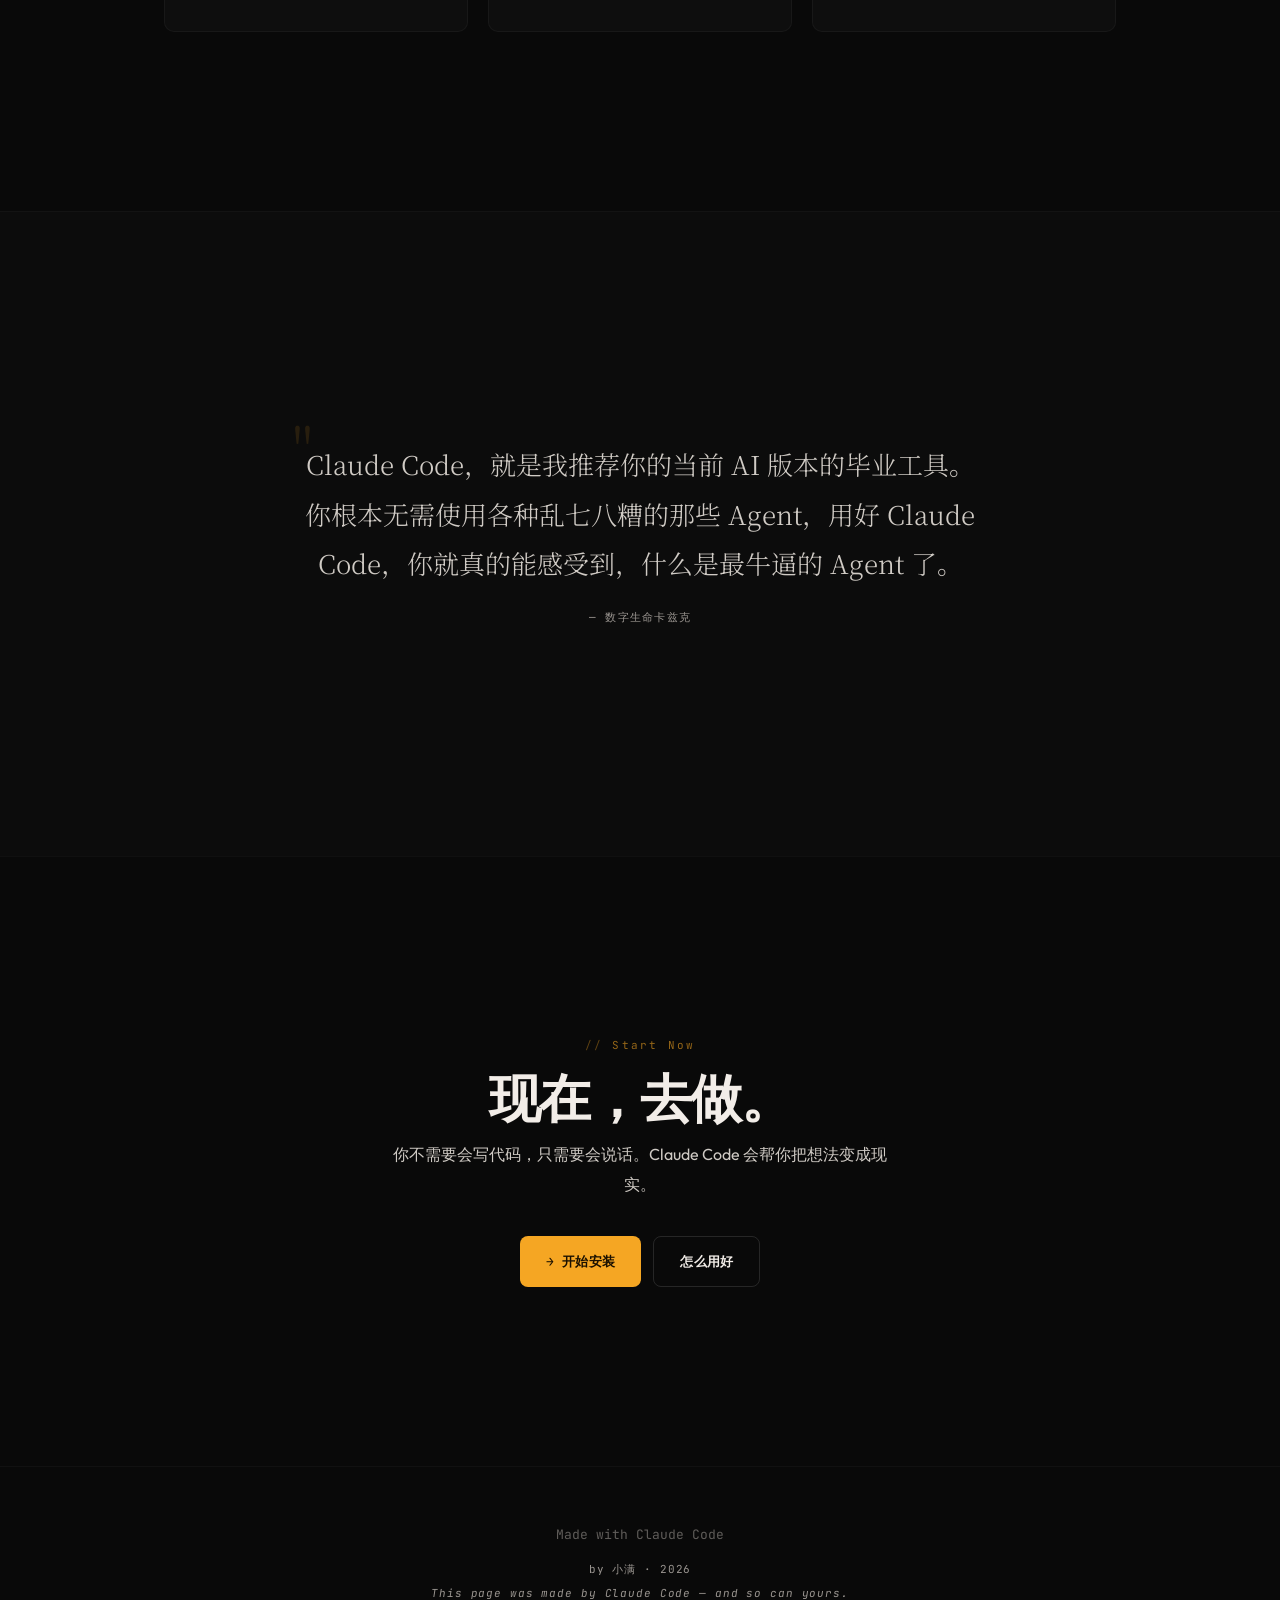
==== commit 654acf83: "feat: 新增实战经验页 + PDF 经验分享文档 - 新增 experience.html 第 5 个页面，10 个 section 覆盖完整开发路径 - 全站 nav 统一加"实战经验"链接 -" ====
--- a/index.html
+++ b/index.html
@@ -25,6 +25,7 @@
     <a href="install.html">怎么安装</a>
     <a href="usage.html">怎么用好</a>
     <a href="skills.html">进阶技巧</a>
+    <a href="experience.html">实战经验</a>
   </div>
 </nav>
 
--- a/style.css
+++ b/style.css
@@ -2062,6 +2062,146 @@
 
 .model-link-card:hover .model-link-url {
   opacity: 1;
+}
+
+/* ============================================================
+   EXPERIENCE PAGE (experience.html)
+   ============================================================ */
+
+/* Step cards */
+.exp-grid {
+  display: grid;
+  grid-template-columns: repeat(2, 1fr);
+  gap: 20px;
+}
+.exp-grid-4 {
+  grid-template-columns: repeat(4, 1fr);
+}
+
+.exp-step {
+  display: flex;
+  gap: 16px;
+  padding: 20px;
+  background: var(--bg-card);
+  border: 1px solid rgba(255,255,255,0.04);
+  border-radius: var(--radius);
+  transition: border-color 0.3s var(--ease-out), transform 0.3s var(--ease-out);
+}
+.exp-step:hover {
+  border-color: var(--accent);
+  transform: translateY(-2px);
+}
+
+.exp-step-num {
+  flex-shrink: 0;
+  width: 36px;
+  height: 36px;
+  display: flex;
+  align-items: center;
+  justify-content: center;
+  border-radius: 50%;
+  background: var(--accent-bg);
+  color: var(--accent);
+  font-family: var(--ff-mono);
+  font-size: 14px;
+  font-weight: 600;
+}
+
+.exp-step-body h3 {
+  font-family: var(--ff-sans);
+  font-size: 15px;
+  font-weight: 600;
+  color: var(--ink);
+  margin-bottom: 6px;
+}
+.exp-step-body p {
+  font-size: 13px;
+  color: var(--ink-2);
+  line-height: 1.7;
+  margin: 0;
+}
+.exp-step-body code {
+  font-family: var(--ff-mono);
+  font-size: 12px;
+  color: var(--term-green);
+  background: var(--bg-input);
+  padding: 2px 6px;
+  border-radius: 4px;
+}
+
+/* Page design cards */
+.exp-page-card {
+  padding: 24px 20px;
+  background: var(--bg-card);
+  border: 1px solid rgba(255,255,255,0.04);
+  border-radius: var(--radius);
+  transition: border-color 0.3s var(--ease-out), transform 0.3s var(--ease-out);
+}
+.exp-page-card:hover {
+  border-color: rgba(255,255,255,0.1);
+  transform: translateY(-2px);
+}
+
+.exp-page-char {
+  font-family: var(--ff-serif-cn);
+  font-size: 48px;
+  font-weight: 700;
+  color: var(--accent);
+  line-height: 1;
+  margin-bottom: 12px;
+}
+
+.exp-page-card h3 {
+  font-family: var(--ff-sans);
+  font-size: 15px;
+  font-weight: 600;
+  color: var(--ink);
+  margin-bottom: 10px;
+}
+
+/* Deploy comparison cards */
+.exp-deploy-card {
+  padding: 28px 24px;
+  background: var(--bg-card);
+  border: 1px solid rgba(255,255,255,0.04);
+  border-radius: var(--radius);
+  position: relative;
+  transition: border-color 0.3s var(--ease-out), transform 0.3s var(--ease-out);
+}
+.exp-deploy-card:hover {
+  border-color: rgba(255,255,255,0.1);
+  transform: translateY(-2px);
+}
+
+.exp-deploy-card h3 {
+  font-family: var(--ff-sans);
+  font-size: 18px;
+  font-weight: 600;
+  color: var(--ink);
+  margin-bottom: 14px;
+}
+
+.exp-deploy-badge {
+  display: inline-block;
+  padding: 4px 12px;
+  border-radius: 20px;
+  background: var(--accent);
+  color: var(--bg);
+  font-family: var(--ff-mono);
+  font-size: 11px;
+  font-weight: 600;
+  text-transform: uppercase;
+  letter-spacing: 0.05em;
+  margin-bottom: 14px;
+}
+
+/* Responsive overrides */
+@media (max-width: 768px) {
+  .exp-grid { grid-template-columns: 1fr; }
+  .exp-grid-4 { grid-template-columns: repeat(2, 1fr); }
+}
+@media (max-width: 480px) {
+  .exp-grid-4 { grid-template-columns: 1fr; }
 }
 
 /* ============================================================
